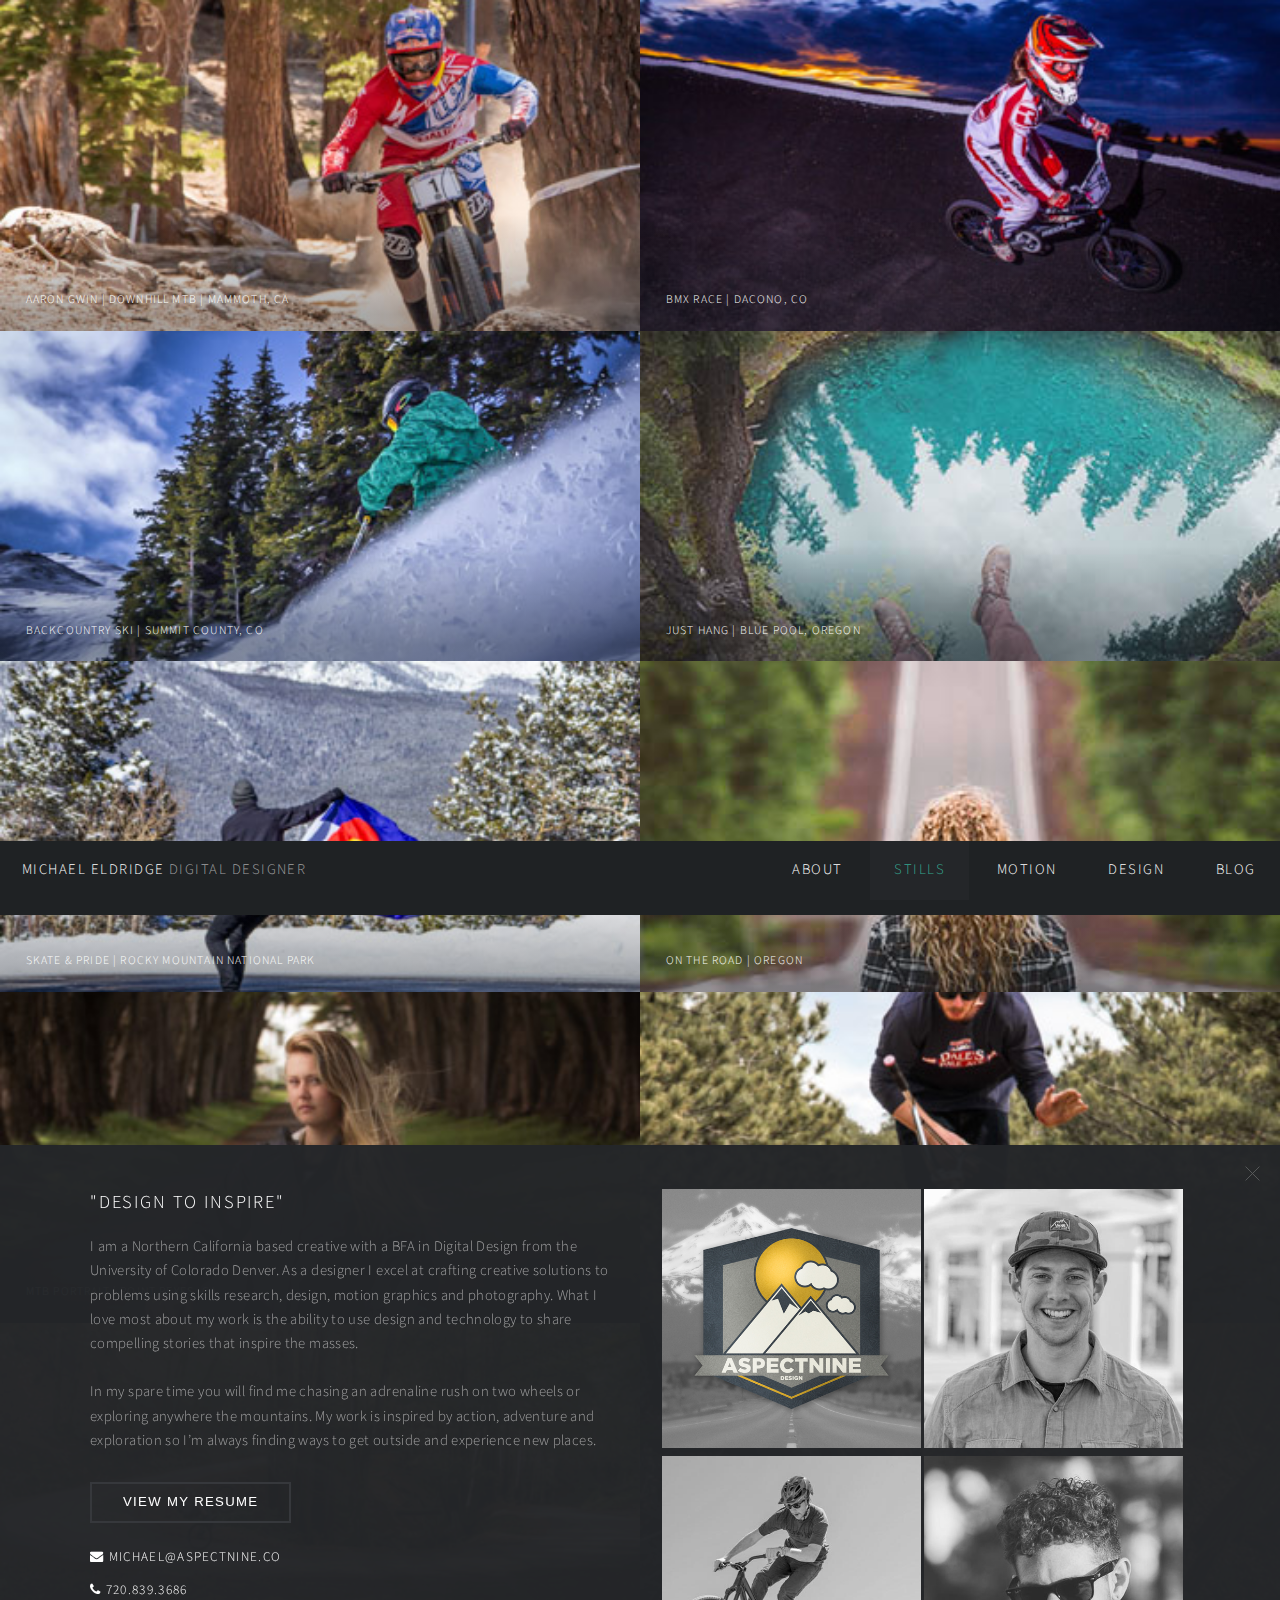
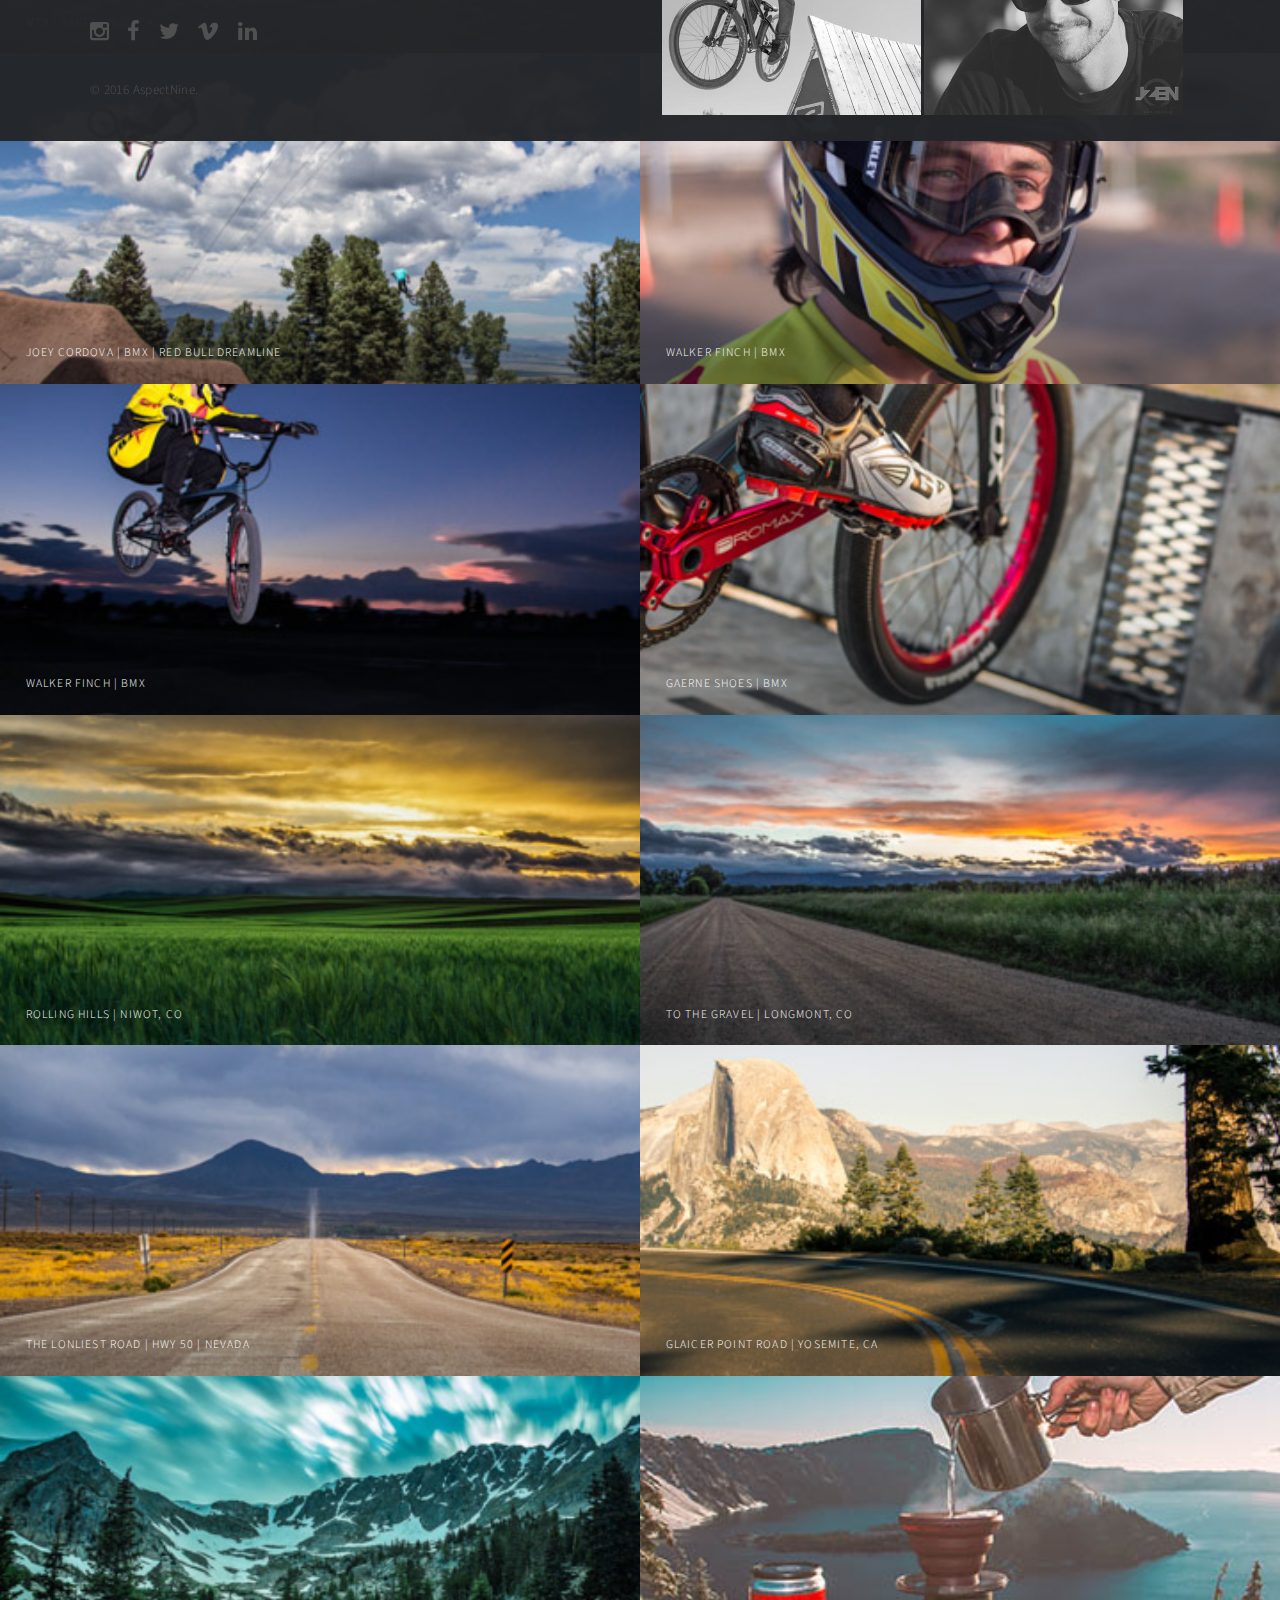
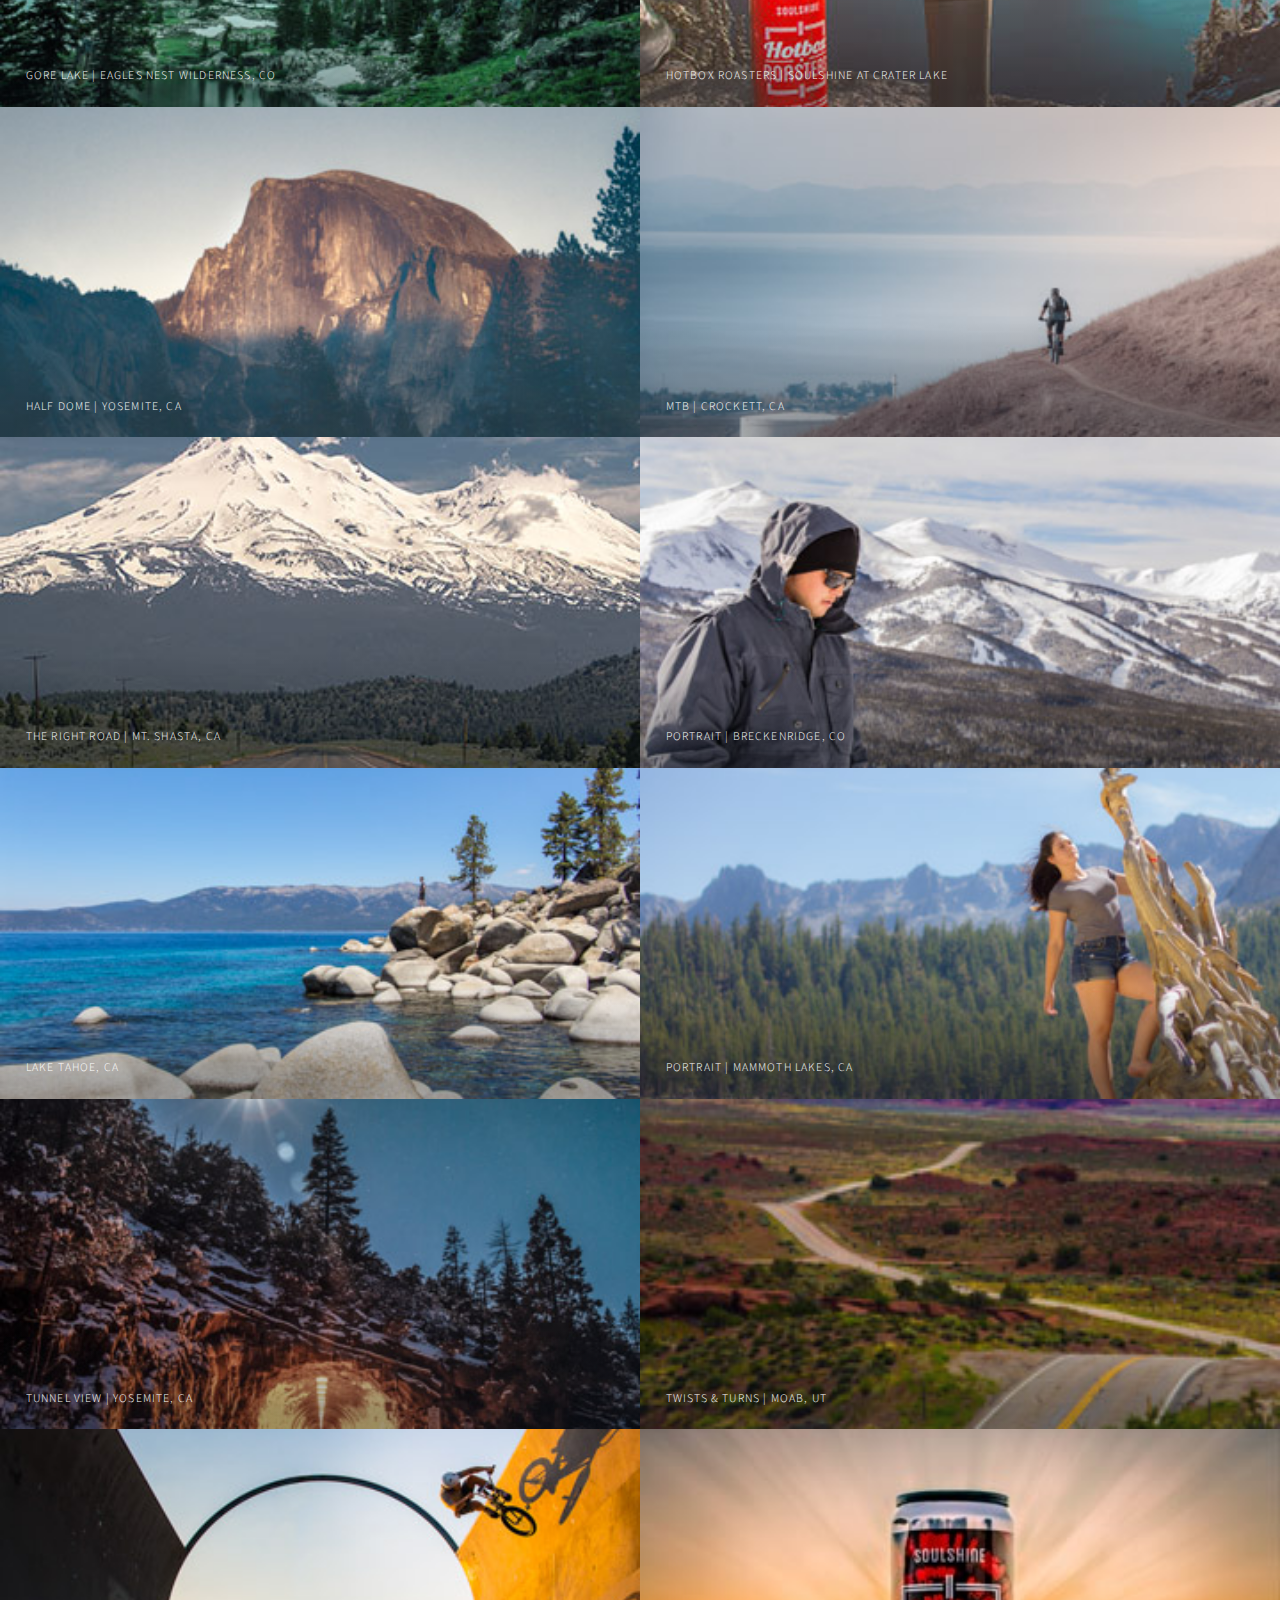
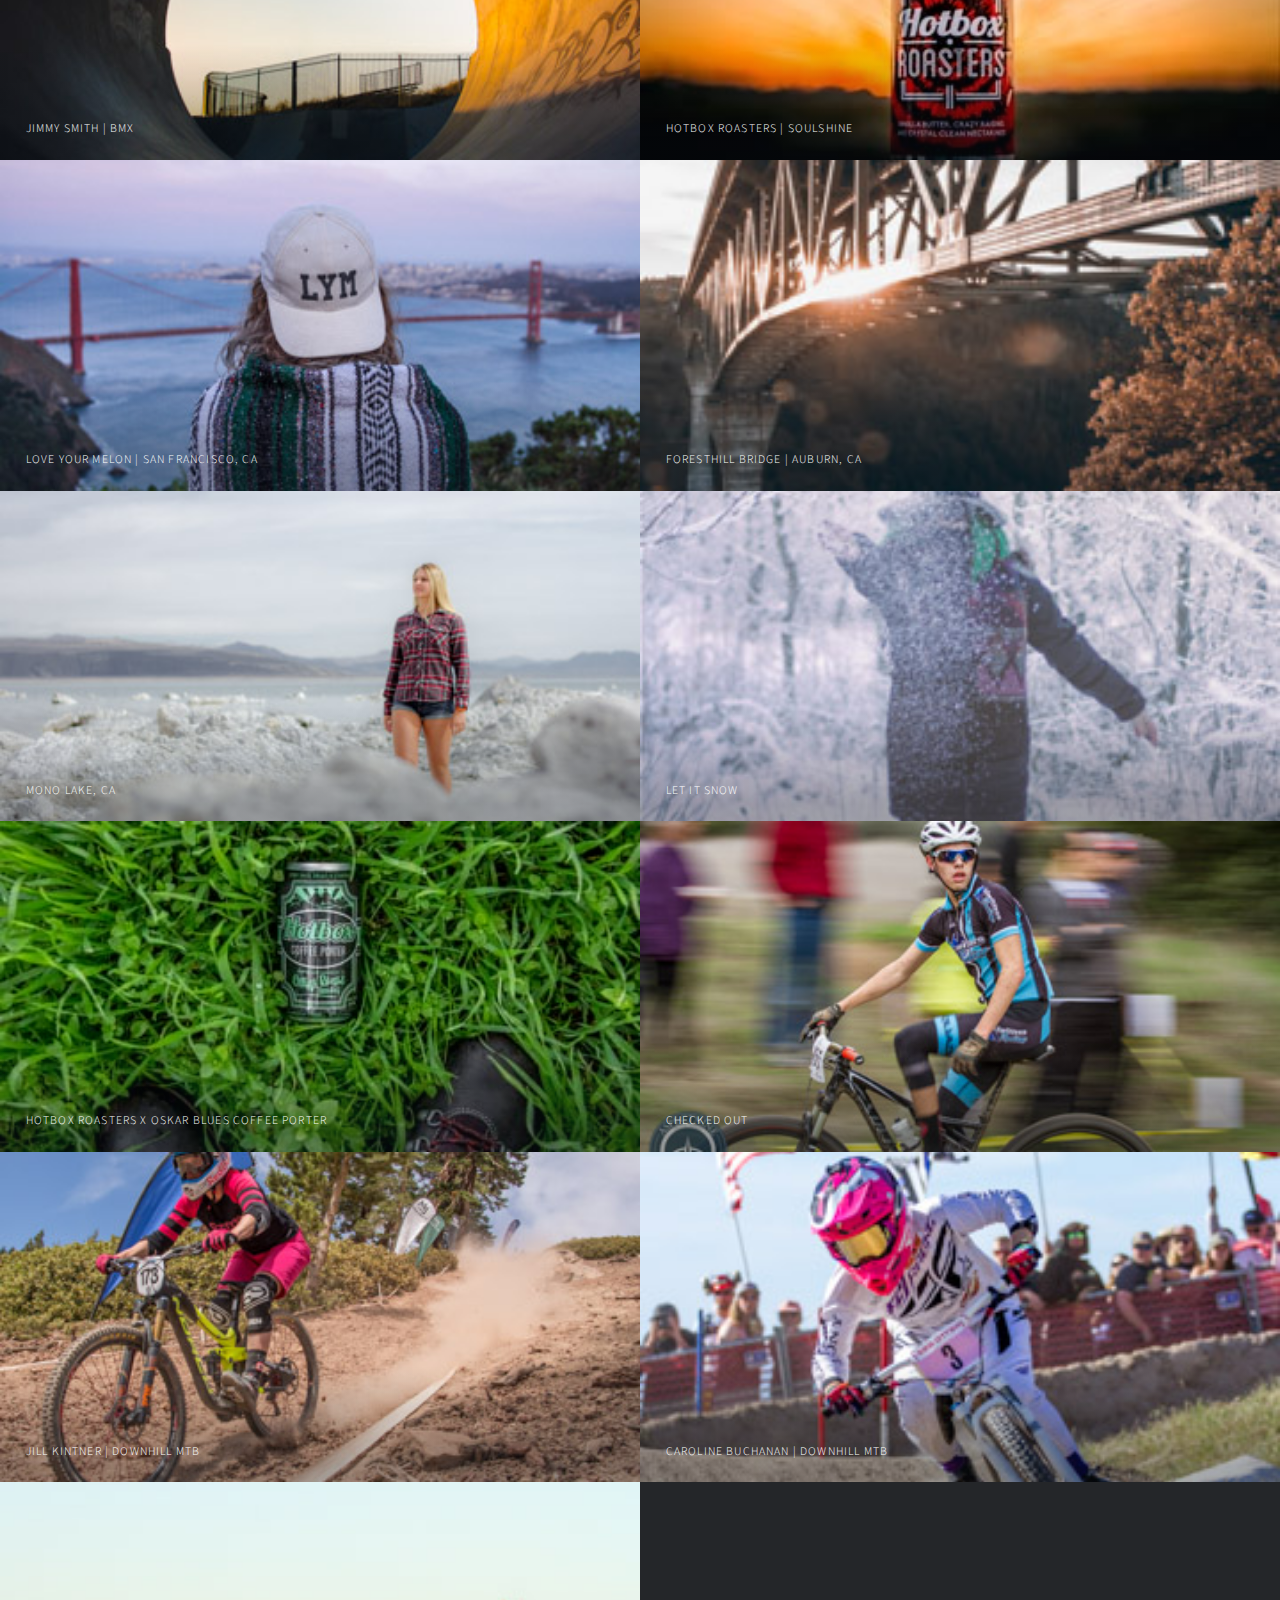
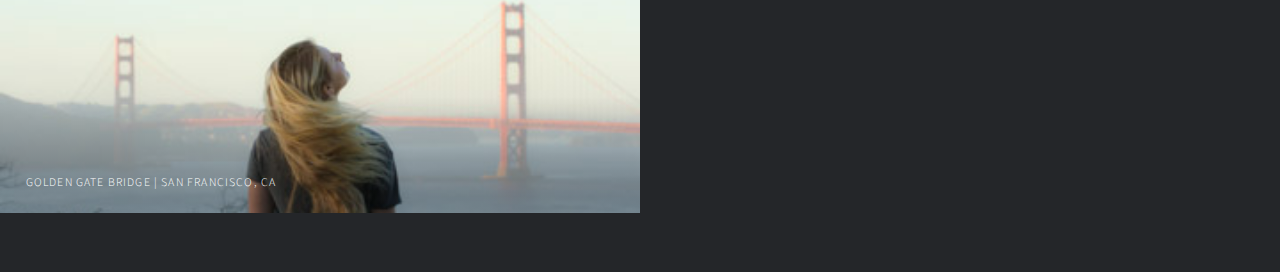
==== index.html @ c2c6d2da "Revert "Revert "Update comment in style.css""" ====
<!DOCTYPE HTML>
<!--
	Michael Eldridge | Digital Design Portfolio
    Thanks for checking out my site and inspecting my element.
    Give me a shout if you are interested in working together.
-->
<html>

<head>
    <title>Michael Eldridge | Digital Design Portfolio</title>
    <meta charset="utf-8" />
    <meta name="viewport" content="width=device-width, initial-scale=1, user-scalable=no" />

    <!--[if lte IE 8]><script src="assets/js/ie/html5shiv.js"></script><![endif]-->
    <link rel="stylesheet" href="assets/css/main.css" />
    <link rel="stylesheet" href="assets/css/styles.css" />
    <!--[if lte IE 9]><link rel="stylesheet" href="assets/css/ie9.css" /><![endif]-->
    <!--[if lte IE 8]><link rel="stylesheet" href="assets/css/ie8.css" /><![endif]-->
    
    <link rel="icon" type="image/png" href="favicon-32x32.png" sizes="32x32" />
    <link rel="icon" type="image/png" href="favicon-16x16.png" sizes="16x16" />
    
</head>

<body>

    <!-- Wrapper -->
    <div id="wrapper">

        <!-- Header -->
        <header class="desktopMenu" id="header"> 
            <h1><a href="index.html"><strong>Michael Eldridge</strong> Digital Designer</a></h1>
            <nav>
                <ul>
                    <li><a href="#footer" id="about">About</a></li>
                    <li><a href="index.html" class="active">Stills</a></li>
                    <li><a href="motion.html">Motion</a></li>
                    <li><a href="design.html">Design</a></li>
                    <li><a href="https://aspectnine.tumblr.com/" target="none">Blog</a></li>
                </ul>
            </nav>
        </header>



        <header class="mobileMenu" id="header">
            <nav class="mobile-menu">
                <label for="show-menu" class="show-menu">
                    <h1><a href="index.html"><strong>Michael Eldridge</strong> Digital Designer</a></h1>
                    <div class="lines"></div>
                </label>
                <input type="checkbox" id="show-menu">
                <ul id="menu">
                    <li><a href="#footer" id="about">About</a></li>
                    <li><a href="index.html" class="active">Stills</a></li>
                    <li><a href="motion.html">Motion</a></li>
                    <li><a href="design.html">Design</a></li>
                    <li><a href="http://www.aspectnine.tumblr.com/" target="none">Blog</a></li>
                </ul>
            </nav>
        </header>


        <!-- Main -->
        <div id="main">
            <article class="thumb">
                <a href="images/stills/fulls/04.jpg" class="image"><img src="images/stills/thumbs/04.jpg" alt="" /></a>
                <h2>Aaron Gwin | Downhill MTB | Mammoth, CA</h2>
            </article>
            <article class="thumb">
                <a href="images/stills/fulls/02.jpg" class="image"><img src="images/stills/thumbs/02.jpg" alt="" /></a>
                <h2>BMX Race | Dacono, CO</h2>
            </article>
            <article class="thumb">
                <a href="images/stills/fulls/03.jpg" class="image"><img src="images/stills/thumbs/03.jpg" alt="" /></a>
                <h2>Backcountry Ski | Summit County, CO</h2>
            </article>
            <article class="thumb">
                <a href="images/stills/fulls/blue_pool_feet.jpg" class="image"><img src="images/stills/thumbs/blue_pool_feet.jpg" alt="" /></a>
                <h2>Just Hang | Blue Pool, Oregon</h2>
            </article>
            <article class="thumb">
                <a href="images/stills/fulls/05.jpg" class="image"><img src="images/stills/thumbs/05.jpg" alt="" /></a>
                <h2>Skate & Pride | Rocky Mountain National Park</h2>
            </article>
            <article class="thumb">
                <a href="images/stills/fulls/abbi_road.jpg" class="image"><img src="images/stills/thumbs/abbi_road.jpg" alt="" /></a>
                <h2>On The Road | Oregon</h2>
            </article>
            <article class="thumb">
                <a href="images/stills/fulls/35.jpg" class="image"><img src="images/stills/thumbs/35.jpg" alt="" /></a>
                <h2>MTB Portrait | Point Reyes, CA</h2>
            </article>
            <article class="thumb">
                <a href="images/stills/fulls/06.jpg" class="image"><img src="images/stills/thumbs/06.jpg" alt="" /></a>
                <h2>BMX | Lyons, CO</h2>
            </article>
            <article class="thumb">
                <a href="images/stills/fulls/07.jpg" class="image"><img src="images/stills/thumbs/07.jpg" alt="" /></a>
                <h2>MTB | Santa Cruz, CA </h2>
            </article>
            <article class="thumb">
                <a href="images/stills/fulls/08.jpg" class="image"><img src="images/stills/thumbs/08.jpg" alt="" /></a>
                <h2>MTB | Santa Cruz, CA</h2>
            </article>
            <article class="thumb">
                <a href="images/stills/fulls/09.jpg" class="image"><img src="images/stills/thumbs/09.jpg" alt="" /></a>
                <h2>Joey Cordova | BMX | Red Bull Dreamline</h2>
            </article>
            <article class="thumb">
                <a href="images/stills/fulls/11.jpg" class="image"><img src="images/stills/thumbs/11.jpg" alt="" /></a>
                <h2>Walker Finch | BMX</h2>
            </article>
            <article class="thumb">
                <a href="images/stills/fulls/12.jpg" class="image"><img src="images/stills/thumbs/12.jpg" alt="" /></a>
                <h2>Walker Finch | BMX</h2>
            </article>
            <article class="thumb">
                <a href="images/stills/fulls/13.jpg" class="image"><img src="images/stills/thumbs/13.jpg" alt="" /></a>
                <h2>Gaerne Shoes | BMX</h2>
            </article>
            <article class="thumb">
                <a href="images/stills/fulls/01.jpg" class="image"><img src="images/stills/thumbs/01.jpg" alt="" /></a>
                <h2>Rolling Hills | Niwot, CO</h2>
            </article>
            <article class="thumb">
                <a href="images/stills/fulls/14.jpg" class="image"><img src="images/stills/thumbs/14.jpg" alt="" /></a>
                <h2>To The Gravel | Longmont, CO</h2>
            </article>
            <article class="thumb">
                <a href="images/stills/fulls/15.jpg" class="image"><img src="images/stills/thumbs/15.jpg" alt="" /></a>
                <h2>The Lonliest Road | HWY 50 | Nevada</h2>
            </article>
            <article class="thumb">
                <a href="images/stills/fulls/16.jpg" class="image"><img src="images/stills/thumbs/16.jpg" alt="" /></a>
                <h2>Glaicer Point Road | Yosemite, CA</h2>
            </article>
            <article class="thumb">
                <a href="images/stills/fulls/17.jpg" class="image"><img src="images/stills/thumbs/17.jpg" alt="" /></a>
                <h2>Gore Lake | Eagles Nest Wilderness, CO</h2>
            </article>
            <article class="thumb">
                <a href="images/stills/fulls/hotbox_soulshine.jpg" class="image"><img src="images/stills/thumbs/hotbox_soulshine.jpg" alt="" /></a>
                <h2>Hotbox Roasters | Soulshine at Crater Lake</h2>
            </article>
            <article class="thumb">
                <a href="images/stills/fulls/18.jpg" class="image"><img src="images/stills/thumbs/18.jpg" alt="" /></a>
                <h2>Half Dome | Yosemite, CA</h2>
            </article>
            <article class="thumb">
                <a href="images/stills/fulls/19.jpg" class="image"><img src="images/stills/thumbs/19.jpg" alt="" /></a>
                <h2>MTB | Crockett, CA</h2>
            </article>
            <article class="thumb">
                <a href="images/stills/fulls/shasta.jpg" class="image"><img src="images/stills/thumbs/shasta.jpg" alt="" /></a>
                <h2>The Right Road | Mt. Shasta, CA</h2>
            </article>
            <article class="thumb">
                <a href="images/stills/fulls/20.jpg" class="image"><img src="images/stills/thumbs/20.jpg" alt="" /></a>
                <h2>Portrait | Breckenridge, CO</h2>
            </article>
            <article class="thumb">
                <a href="images/stills/fulls/21.jpg" class="image"><img src="images/stills/thumbs/21.jpg" alt="" /></a>
                <h2>Lake Tahoe, CA</h2>
            </article>
            <article class="thumb">
                <a href="images/stills/fulls/22.jpg" class="image"><img src="images/stills/thumbs/22.jpg" alt="" /></a>
                <h2>Portrait | Mammoth Lakes, CA</h2>
            </article>
            <article class="thumb">
                <a href="images/stills/fulls/24.jpg" class="image"><img src="images/stills/thumbs/24.jpg" alt="" /></a>
                <h2>Tunnel View | Yosemite, CA</h2>
            </article>
            <article class="thumb">
                <a href="images/stills/fulls/26.jpg" class="image"><img src="images/stills/thumbs/26.jpg" alt="" /></a>
                <h2>Twists & Turns | Moab, UT</h2>
            </article>
            <article class="thumb">
                <a href="images/stills/fulls/27.jpg" class="image"><img src="images/stills/thumbs/27.jpg" alt="" /></a>
                <h2>Jimmy Smith | BMX</h2>
            </article>
            <article class="thumb">
                <a href="images/stills/fulls/soulshine-01.jpg" class="image"><img src="images/stills/thumbs/soulshine-01.jpg" alt="" /></a>
                <h2>Hotbox Roasters | Soulshine</h2>
            </article>
            <article class="thumb">
                <a href="images/stills/fulls/43.jpg" class="image"><img src="images/stills/thumbs/43.jpg" alt="" /></a>
                <h2>Love Your Melon | San Francisco, CA</h2>
            </article>
            <article class="thumb">
                <a href="images/stills/fulls/29.jpg" class="image"><img src="images/stills/thumbs/29.jpg" alt="" /></a>
                <h2>Foresthill Bridge | Auburn, CA</h2>
            </article>
            <!--
            <article class="thumb">
                <a href="images/stills/fulls/30.jpg" class="image"><img src="images/stills/thumbs/30.jpg" alt="" /></a>
                <h2>Jimmy Smith | Yuba River, CA</h2>
            </article>
            <article class="thumb">
                <a href="images/stills/fulls/31.jpg" class="image"><img src="images/stills/thumbs/31.jpg" alt="" /></a>
                <h2>Jimmy & Ann | Yuba River, CA</h2>
            </article>
            -->
            <article class="thumb">
                <a href="images/stills/fulls/32.jpg" class="image"><img src="images/stills/thumbs/32.jpg" alt="" /></a>
                <h2>Mono Lake, CA</h2>
            </article>
            <article class="thumb">
                <a href="images/stills/fulls/33.jpg" class="image"><img src="images/stills/thumbs/33.jpg" alt="" /></a>
                <h2>Let It Snow</h2>
            </article>
            <article class="thumb">
                <a href="images/stills/fulls/hotbox-01.jpg" class="image"><img src="images/stills/thumbs/hotbox-01.jpg" alt="" /></a>
                <h2>Hotbox Roasters x Oskar Blues Coffee Porter</h2>
            </article>
            <article class="thumb">
                <a href="images/stills/fulls/37.jpg" class="image"><img src="images/stills/thumbs/37.jpg" alt="" /></a>
                <h2>Checked Out</h2>
            </article>
            <article class="thumb">
                <a href="images/stills/fulls/38.jpg" class="image"><img src="images/stills/thumbs/38.jpg" alt="" /></a>
                <h2>Jill Kintner | Downhill MTB</h2>
            </article>
            <article class="thumb">
                <a href="images/stills/fulls/39.jpg" class="image"><img src="images/stills/thumbs/39.jpg" alt="" /></a>
                <h2>Caroline Buchanan | Downhill MTB</h2>
            </article>
            <article class="thumb">
                <a href="images/stills/fulls/42.jpg" class="image"><img src="images/stills/thumbs/42.jpg" alt="" /></a>
                <h2>Golden Gate Bridge | San Francisco, CA </h2>
            </article>
        </div>

        <!-- Footer -->
        <footer id="footer" class="panel">
            <div class="inner split">
                <div>
                    <section>
                        <h2>"Design to Inspire"</h2>
                        <p>I am a Northern California based creative with a BFA in Digital Design from the University of Colorado Denver. As a designer I excel at crafting creative solutions to problems using skills research, design, motion graphics and photography. What I love most about my work is the ability to use design and technology to share compelling stories that inspire the masses.
                        <br>
                        <br> In my spare time you will find me chasing an adrenaline rush on two wheels or exploring anywhere the mountains. My work is inspired by action, adventure and exploration so I’m always finding ways to get outside and experience new places.</p> 
                    </section>

                    <section>
                        <button onclick="visitPage();">View My Resume</button>
                    </section>
                    <script>
                        function visitPage() {
                            window.location = 'images/Resume/Michael_Eldridge_Resume_2016.pdf';
                        }
                    </script>

                    <section>
                        <br>
                        <h5><a href="mailto:michael@aspectnine.co" class="icon fa-envelope"> michael@aspectnine.co</a></h5>
                        <h5><a href="callto:720-839-3686" class="icon fa-phone"> 720.839.3686</a></h5>
                    </section>
                    <section>
                        <ul class="icons">
                            <li><a href="http://www.instagram.com/aspect9design" class="icon fa-instagram" target="_blank"><span class="label">Instagram</span></a></li>
                            <li><a href="https://www.facebook.com/aspectninedesign/" class="icon fa-facebook" target="_blank"><span class="label">Facebook</span></a></li>
                            <li><a href="http://www.twitter.com/bmxermike" class="icon fa-twitter" target="_blank"><span class="label">Twitter</span></a></li>
                            <li><a href="http://www.vimeo.com/user1849347" class="icon fa-vimeo" target="_blank"><span class="label">Vimeo</span></a></li>
                            <li><a href="https://www.linkedin.com/in/michael-eldridge-31b7459b" class="icon fa-linkedin" target="_blank"><span class="label">LinkedIn</span></a></li>
                        </ul>
                    </section>
                    <p class="copyright">
                        &copy; 2016 AspectNine.
                    </p>
                </div>
                <div>
                    <section>
                        <div class="aboutImgContainer">
                            <img src="images/about/profile-LOGO.jpg">
                            <img src="images/about/profile-04.jpg">
                            <img src="images/about/profile-01.jpg">
                            <img src="images/about/profile-02.jpg">
                        </div>
                    </section>
                </div>
            </div>
        </footer>

    </div>

    <!-- Scripts -->
    <script src="assets/js/jquery.min.js"></script>
    <script src="assets/js/jquery.poptrox.min.js"></script>
    <script src="assets/js/skel.min.js"></script>
    <script src="assets/js/util.js"></script>
    <!--[if lte IE 8]><script src="assets/js/ie/respond.min.js"></script><![endif]-->
    <script src="assets/js/main.js"></script>
  
  <!--Google Analytics-->  
  <script>
  (function(i,s,o,g,r,a,m){i['GoogleAnalyticsObject']=r;i[r]=i[r]||function(){
  (i[r].q=i[r].q||[]).push(arguments)},i[r].l=1*new Date();a=s.createElement(o),
  m=s.getElementsByTagName(o)[0];a.async=1;a.src=g;m.parentNode.insertBefore(a,m)
  })(window,document,'script','https://www.google-analytics.com/analytics.js','ga');

  ga('create', 'UA-54789432-1', 'auto');
  ga('send', 'pageview');
  </script>

</body>

</html>
---- assets/css/main.css ----
@import url(font-awesome.min.css);
@import url("http://fonts.googleapis.com/css?family=Source+Sans+Pro:300,300italic,400,400italic");


/* Reset */

	html, body, div, span, applet, object, iframe, h1, h2, h3, h4, h5, h6, p, blockquote, pre, a, abbr, acronym, address, big, cite, code, del, dfn, em, img, ins, kbd, q, s, samp, small, strike, strong, sub, sup, tt, var, b, u, i, center, dl, dt, dd, ol, ul, li, fieldset, form, label, legend, table, caption, tbody, tfoot, thead, tr, th, td, article, aside, canvas, details, embed, figure, figcaption, footer, header, hgroup, menu, nav, output, ruby, section, summary, time, mark, audio, video {
		margin: 0;
		padding: 0;
		border: 0;
		font-size: 100%;
		font: inherit;
		vertical-align: baseline;
	}

	article, aside, details, figcaption, figure, footer, header, hgroup, menu, nav, section {
		display: block;
	}

	body {
		line-height: 1;
	}

	ol, ul {
		list-style: none;
	}

	blockquote, q {
		quotes: none;
	}

	blockquote:before, blockquote:after, q:before, q:after {
		content: '';
		content: none;
	}

	table {
		border-collapse: collapse;
		border-spacing: 0;
	}

	body {
		-webkit-text-size-adjust: none;
	}

/* Box Model */

	*, *:before, *:after {
		-moz-box-sizing: border-box;
		-webkit-box-sizing: border-box;
		box-sizing: border-box;
	}

	@-moz-keyframes spinner {
		0% {
			-moz-transform: rotate(0deg);
			-webkit-transform: rotate(0deg);
			-ms-transform: rotate(0deg);
			transform: rotate(0deg);
		}

		100% {
			-moz-transform: rotate(359deg);
			-webkit-transform: rotate(359deg);
			-ms-transform: rotate(359deg);
			transform: rotate(359deg);
		}
	}

	@-webkit-keyframes spinner {
		0% {
			-moz-transform: rotate(0deg);
			-webkit-transform: rotate(0deg);
			-ms-transform: rotate(0deg);
			transform: rotate(0deg);
		}

		100% {
			-moz-transform: rotate(359deg);
			-webkit-transform: rotate(359deg);
			-ms-transform: rotate(359deg);
			transform: rotate(359deg);
		}
	}

	@-ms-keyframes spinner {
		0% {
			-moz-transform: rotate(0deg);
			-webkit-transform: rotate(0deg);
			-ms-transform: rotate(0deg);
			transform: rotate(0deg);
		}

		100% {
			-moz-transform: rotate(359deg);
			-webkit-transform: rotate(359deg);
			-ms-transform: rotate(359deg);
			transform: rotate(359deg);
		}
	}

	@keyframes spinner {
		0% {
			-moz-transform: rotate(0deg);
			-webkit-transform: rotate(0deg);
			-ms-transform: rotate(0deg);
			transform: rotate(0deg);
		}

		100% {
			-moz-transform: rotate(359deg);
			-webkit-transform: rotate(359deg);
			-ms-transform: rotate(359deg);
			transform: rotate(359deg);
		}
	}

/* Basic */

	@-ms-viewport {
		width: device-width;
	}

	body {
		-ms-overflow-style: scrollbar;
	}

	@media screen and (max-width: 480px) {

		html, body {
			min-width: 320px;
		}

	}

	body {
		background: #242629;
	}

		body.loading *, body.loading *:before, body.loading *:after {
			-moz-animation: none !important;
			-webkit-animation: none !important;
			-ms-animation: none !important;
			animation: none !important;
			-moz-transition: none !important;
			-webkit-transition: none !important;
			-ms-transition: none !important;
			transition: none !important;
		}

		body.resizing *, body.resizing *:before, body.resizing *:after {
			-moz-animation: none !important;
			-webkit-animation: none !important;
			-ms-animation: none !important;
			animation: none !important;
			-moz-transition: none !important;
			-webkit-transition: none !important;
			-ms-transition: none !important;
			transition: none !important;
		}

/* Type */

	body, input, select, textarea {
		color: #a0a0a1;
		font-family: "Source Sans Pro", Helvetica, sans-serif;
		font-size: 15pt;
		font-weight: 300;
		letter-spacing: 0.025em;
		line-height: 1.65;
	}

		@media screen and (max-width: 1680px) {

			body, input, select, textarea {
				font-size: 11pt;
			}

		}

	a {
		-moz-transition: color 0.2s ease-in-out, border-bottom-color 0.2s ease-in-out;
		-webkit-transition: color 0.2s ease-in-out, border-bottom-color 0.2s ease-in-out;
		-ms-transition: color 0.2s ease-in-out, border-bottom-color 0.2s ease-in-out;
		transition: color 0.2s ease-in-out, border-bottom-color 0.2s ease-in-out;
		border-bottom: dotted 1px;
		color: #34a58e;
		text-decoration: none;
	}

		a:hover {
			border-bottom-color: transparent;
			color: #34a58e !important;
		}

	strong, b {
		color: #ffffff;
		font-weight: 300;
	}

	em, i {
		font-style: italic;
	}

	p {
		margin: 0 0 2em 0;
	}

	h1, h2, h3, h4, h5, h6 {
		color: #ffffff;
		font-weight: 300;
		letter-spacing: 0.1em;
		line-height: 1.5;
		margin: 0 0 1em 0;
		text-transform: uppercase;
	}

		h1 a, h2 a, h3 a, h4 a, h5 a, h6 a {
			color: inherit;
			text-decoration: none;
		}

	h1 {
		font-size: 2em;
	}

	h2 {
		font-size: 1.25em;
	}

	h3 {
		font-size: 1.1em;
	}

	h4 {
		font-size: 1em;
	}

	h5 {
		font-size: 0.9em;
	}

	h6 {
		font-size: 0.7em;
	}

	@media screen and (max-width: 736px) {

		h2 {
			font-size: 1em;
		}

		h3 {
			font-size: 0.9em;
		}

		h4 {
			font-size: 0.8em;
		}

		h5 {
			font-size: 0.7em;
		}

		h6 {
			font-size: 0.7em;
		}

	}

	sub {
		font-size: 0.8em;
		position: relative;
		top: 0.5em;
	}

	sup {
		font-size: 0.8em;
		position: relative;
		top: -0.5em;
	}

	blockquote {
		border-left: 4px #36383c;
		font-style: italic;
		margin: 0 0 2em 0;
		padding: 0.5em 0 0.5em 2em;
	}

	code {
		background: #34363b;
		border: solid 1px #36383c;
		font-family: "Courier New", monospace;
		font-size: 0.9em;
		margin: 0 0.25em;
		padding: 0.25em 0.65em;
	}

	pre {
		-webkit-overflow-scrolling: touch;
		font-family: "Courier New", monospace;
		font-size: 0.9em;
		margin: 0 0 2em 0;
	}

		pre code {
			display: block;
			line-height: 1.75;
			padding: 1em 1.5em;
			overflow-x: auto;
		}

	hr {
		border: 0;
		border-bottom: solid 1px #36383c;
		margin: 2em 0;
	}

		hr.major {
			margin: 3em 0;
		}

	.align-left {
		text-align: left;
	}

	.align-center {
		text-align: center;
	}

	.align-right {
		text-align: right;
	}

/* Button */

	input[type="submit"],
	input[type="reset"],
	input[type="button"],
	button,
	.button {
		-moz-appearance: none;
		-webkit-appearance: none;
		-ms-appearance: none;
		appearance: none;
		-moz-transition: background-color 0.2s ease-in-out, box-shadow 0.2s ease-in-out, color 0.2s ease-in-out;
		-webkit-transition: background-color 0.2s ease-in-out, box-shadow 0.2s ease-in-out, color 0.2s ease-in-out;
		-ms-transition: background-color 0.2s ease-in-out, box-shadow 0.2s ease-in-out, color 0.2s ease-in-out;
		transition: background-color 0.2s ease-in-out, box-shadow 0.2s ease-in-out, color 0.2s ease-in-out;
		background-color: transparent;
		border: 0;
		border-radius: 0;
		box-shadow: inset 0 0 0 2px #36383c;
		color: #ffffff !important;
		cursor: pointer;
		display: inline-block;
		font-size: 0.9em;
		font-weight: 300;
		height: 3.05556em;
		letter-spacing: 0.1em;
		line-height: 3.05556em;
		padding: 0 2.5em;
		text-align: center;
		text-decoration: none;
		text-transform: uppercase;
		white-space: nowrap;
	}

		input[type="submit"]:hover,
		input[type="reset"]:hover,
		input[type="button"]:hover,
		button:hover,
		.button:hover {
			box-shadow: inset 0 0 0 2px #34a58e;
			color: #34a58e !important;
		}

			input[type="submit"]:hover:active,
			input[type="reset"]:hover:active,
			input[type="button"]:hover:active,
			button:hover:active,
			.button:hover:active {
				background-color: rgba(52, 165, 142, 0.15);
				color: #34a58e !important;
			}

		input[type="submit"].icon,
		input[type="reset"].icon,
		input[type="button"].icon,
		button.icon,
		.button.icon {
			padding-left: 1.35em;
		}

			input[type="submit"].icon:before,
			input[type="reset"].icon:before,
			input[type="button"].icon:before,
			button.icon:before,
			.button.icon:before {
				margin-right: 0.5em;
			}

		input[type="submit"].fit,
		input[type="reset"].fit,
		input[type="button"].fit,
		button.fit,
		.button.fit {
			display: block;
			margin: 0 0 1em 0;
			width: 100%;
		}

		input[type="submit"].small,
		input[type="reset"].small,
		input[type="button"].small,
		button.small,
		.button.small {
			font-size: 0.8em;
		}

		input[type="submit"].big,
		input[type="reset"].big,
		input[type="button"].big,
		button.big,
		.button.big {
			font-size: 1.35em;
		}

		input[type="submit"].special,
		input[type="reset"].special,
		input[type="button"].special,
		button.special,
		.button.special {
			background-color: #34a58e;
			box-shadow: none;
		}

			input[type="submit"].special:hover,
			input[type="reset"].special:hover,
			input[type="button"].special:hover,
			button.special:hover,
			.button.special:hover {
				background-color: #47c5ab;
				color: #ffffff !important;
			}

				input[type="submit"].special:hover:active,
				input[type="reset"].special:hover:active,
				input[type="button"].special:hover:active,
				button.special:hover:active,
				.button.special:hover:active {
					background-color: #287e6d;
				}

		input[type="submit"].disabled, input[type="submit"]:disabled,
		input[type="reset"].disabled,
		input[type="reset"]:disabled,
		input[type="button"].disabled,
		input[type="button"]:disabled,
		button.disabled,
		button:disabled,
		.button.disabled,
		.button:disabled {
			-moz-pointer-events: none;
			-webkit-pointer-events: none;
			-ms-pointer-events: none;
			pointer-events: none;
			opacity: 0.35;
		}

/* Form */

	form {
		margin: 0 0 2em 0;
	}

		form .field {
			margin: 0 0 1.3em 0;
		}

			form .field.half {
				float: left;
				padding: 0 0 0 0.65em;
				width: 50%;
			}

				form .field.half.first {
					padding: 0 0.65em 0 0;
				}

		form > .actions {
			margin: 1.5em 0 0 0 !important;
		}

		@media screen and (max-width: 736px) {

			form .field.half {
				float: none;
				padding: 0;
				width: 100%;
			}

				form .field.half.first {
					padding: 0;
				}

		}

	label {
		color: #ffffff;
		display: block;
		font-size: 0.9em;
		font-weight: 300;
		margin: 0 0 1em 0;
	}

	input[type="text"],
	input[type="password"],
	input[type="email"],
	input[type="tel"],
	select,
	textarea {
		-moz-appearance: none;
		-webkit-appearance: none;
		-ms-appearance: none;
		appearance: none;
		background: #34363b;
		border: 0;
		border-radius: 0;
		color: #a0a0a1;
		display: block;
		outline: 0;
		padding: 0 1em;
		text-decoration: none;
		width: 100%;
	}

		input[type="text"]:invalid,
		input[type="password"]:invalid,
		input[type="email"]:invalid,
		input[type="tel"]:invalid,
		select:invalid,
		textarea:invalid {
			box-shadow: none;
		}

		input[type="text"]:focus,
		input[type="password"]:focus,
		input[type="email"]:focus,
		input[type="tel"]:focus,
		select:focus,
		textarea:focus {
			box-shadow: inset 0 0 0 2px #34a58e;
		}

	.select-wrapper {
		text-decoration: none;
		display: block;
		position: relative;
	}

		.select-wrapper:before {
			-moz-osx-font-smoothing: grayscale;
			-webkit-font-smoothing: antialiased;
			font-family: FontAwesome;
			font-style: normal;
			font-weight: normal;
			text-transform: none !important;
		}

		.select-wrapper:before {
			color: #36383c;
			content: '\f078';
			display: block;
			height: 2.75em;
			line-height: 2.75em;
			pointer-events: none;
			position: absolute;
			right: 0;
			text-align: center;
			top: 0;
			width: 2.75em;
		}

		.select-wrapper select::-ms-expand {
			display: none;
		}

	input[type="text"],
	input[type="password"],
	input[type="email"],
	select {
		height: 2.75em;
	}

	textarea {
		padding: 0.75em 1em;
	}

	input[type="checkbox"],
	input[type="radio"] {
		-moz-appearance: none;
		-webkit-appearance: none;
		-ms-appearance: none;
		appearance: none;
		display: block;
		float: left;
		margin-right: -2em;
		opacity: 0;
		width: 1em;
		z-index: -1;
	}

		input[type="checkbox"] + label,
		input[type="radio"] + label {
			text-decoration: none;
			color: #a0a0a1;
			cursor: pointer;
			display: inline-block;
			font-size: 1em;
			font-weight: 300;
			padding-left: 2.4em;
			padding-right: 0.75em;
			position: relative;
		}

			input[type="checkbox"] + label:before,
			input[type="radio"] + label:before {
				-moz-osx-font-smoothing: grayscale;
				-webkit-font-smoothing: antialiased;
				font-family: FontAwesome;
				font-style: normal;
				font-weight: normal;
				text-transform: none !important;
			}

			input[type="checkbox"] + label:before,
			input[type="radio"] + label:before {
				background: #34363b;
				content: '';
				display: inline-block;
				height: 1.65em;
				left: 0;
				line-height: 1.58125em;
				position: absolute;
				text-align: center;
				top: 0;
				width: 1.65em;
			}

		input[type="checkbox"]:checked + label:before,
		input[type="radio"]:checked + label:before {
			background: #34a58e;
			border-color: #34a58e;
			color: #ffffff;
			content: '\f00c';
		}

		input[type="checkbox"]:focus + label:before,
		input[type="radio"]:focus + label:before {
			box-shadow: 0 0 0 2px #34a58e;
		}

	input[type="radio"] + label:before {
		border-radius: 100%;
	}

	::-webkit-input-placeholder {
		color: #707071 !important;
		opacity: 1.0;
	}

	:-moz-placeholder {
		color: #707071 !important;
		opacity: 1.0;
	}

	::-moz-placeholder {
		color: #707071 !important;
		opacity: 1.0;
	}

	:-ms-input-placeholder {
		color: #707071 !important;
		opacity: 1.0;
	}

	.formerize-placeholder {
		color: #707071 !important;
		opacity: 1.0;
	}

/* Icon */

	.icon {
		text-decoration: none;
		border-bottom: none;
		position: relative;
	}

		.icon:before {
			-moz-osx-font-smoothing: grayscale;
			-webkit-font-smoothing: antialiased;
			font-family: FontAwesome;
			font-style: normal;
			font-weight: normal;
			text-transform: none !important;
		}

		.icon > .label {
			display: none;
		}

/* List */

	ol {
		list-style: decimal;
		margin: 0 0 2em 0;
		padding-left: 1.25em;
	}

		ol li {
			padding-left: 0.25em;
		}

	ul {
		list-style: disc;
		margin: 0 0 2em 0;
		padding-left: 1em;
	}

		ul li {
			padding-left: 0.5em;
		}

		ul.alt {
			list-style: none;
			padding-left: 0;
		}

			ul.alt li {
				border-top: solid 1px #36383c;
				padding: 0.5em 0;
			}

				ul.alt li:first-child {
					border-top: 0;
					padding-top: 0;
				}

		ul.icons {
			cursor: default;
			list-style: none;
			padding-left: 0;
		}

			ul.icons li {
				display: inline-block;
				padding: 0 1em 0 0;
			}

				ul.icons li:last-child {
					padding-right: 0;
				}

				ul.icons li .icon {
					color: #505051;
				}

					ul.icons li .icon:before {
						font-size: 1.5em;
					}

		ul.actions {
			cursor: default;
			list-style: none;
			padding-left: 0;
		}

			ul.actions li {
				display: inline-block;
				padding: 0 1em 0 0;
				vertical-align: middle;
			}

				ul.actions li:last-child {
					padding-right: 0;
				}

			ul.actions.small li {
				padding: 0 0.5em 0 0;
			}

			ul.actions.vertical li {
				display: block;
				padding: 1em 0 0 0;
			}

				ul.actions.vertical li:first-child {
					padding-top: 0;
				}

				ul.actions.vertical li > * {
					margin-bottom: 0;
				}

			ul.actions.vertical.small li {
				padding: 0.5em 0 0 0;
			}

				ul.actions.vertical.small li:first-child {
					padding-top: 0;
				}

			ul.actions.fit {
				display: table;
				margin-left: -1em;
				padding: 0;
				table-layout: fixed;
				width: calc(100% + 1em);
			}

				ul.actions.fit li {
					display: table-cell;
					padding: 0 0 0 1em;
				}

					ul.actions.fit li > * {
						margin-bottom: 0;
					}

				ul.actions.fit.small {
					margin-left: -0.5em;
					width: calc(100% + 0.5em);
				}

					ul.actions.fit.small li {
						padding: 0 0 0 0.5em;
					}

			@media screen and (max-width: 480px) {

				ul.actions {
					margin: 0 0 2em 0;
				}

					ul.actions li {
						padding: 1em 0 0 0;
						display: block;
						text-align: center;
						width: 100%;
					}

						ul.actions li:first-child {
							padding-top: 0;
						}

						ul.actions li > * {
							width: 100%;
							margin: 0 !important;
						}

							ul.actions li > *.icon:before {
								margin-left: -2em;
							}

					ul.actions.small li {
						padding: 0.5em 0 0 0;
					}

						ul.actions.small li:first-child {
							padding-top: 0;
						}

			}

	dl {
		margin: 0 0 2em 0;
	}

		dl dt {
			display: block;
			font-weight: 300;
			margin: 0 0 1em 0;
		}

		dl dd {
			margin-left: 2em;
		}

/* Table */

	.table-wrapper {
		-webkit-overflow-scrolling: touch;
		overflow-x: auto;
	}

	table {
		margin: 0 0 2em 0;
		width: 100%;
	}

		table tbody tr {
			border: solid 1px #36383c;
			border-left: 0;
			border-right: 0;
		}

			table tbody tr:nth-child(2n + 1) {
				background-color: #34363b;
			}

		table td {
			padding: 0.75em 0.75em;
		}

		table th {
			color: #ffffff;
			font-size: 0.9em;
			font-weight: 300;
			padding: 0 0.75em 0.75em 0.75em;
			text-align: left;
		}

		table thead {
			border-bottom: solid 2px #36383c;
		}

		table tfoot {
			border-top: solid 2px #36383c;
		}

		table.alt {
			border-collapse: separate;
		}

			table.alt tbody tr td {
				border: solid 1px #36383c;
				border-left-width: 0;
				border-top-width: 0;
			}

				table.alt tbody tr td:first-child {
					border-left-width: 1px;
				}

			table.alt tbody tr:first-child td {
				border-top-width: 1px;
			}

			table.alt thead {
				border-bottom: 0;
			}

			table.alt tfoot {
				border-top: 0;
			}

/* Panel */

	.panel {
		padding: 4em 4em 2em 4em ;
		-moz-transform: translateY(100vh);
		-webkit-transform: translateY(100vh);
		-ms-transform: translateY(100vh);
		transform: translateY(100vh);
		-moz-transition: -moz-transform 0.5s ease;
		-webkit-transition: -webkit-transform 0.5s ease;
		-ms-transition: -ms-transform 0.5s ease;
		transition: transform 0.5s ease;
		-webkit-overflow-scrolling: touch;
		background: rgba(36, 38, 41, 0.975);
		bottom: 4em;
		left: 0;
		max-height: calc(80vh - 4em);
		overflow-y: auto;
		position: fixed;
		width: 100%;
		z-index: 10001;
	}

		.panel.active {
			-moz-transform: translateY(1px);
			-webkit-transform: translateY(1px);
			-ms-transform: translateY(1px);
			transform: translateY(1px);
		}

		.panel > .inner {
			margin: 0 auto;
			max-width: 100%;
			width: 75em;
		}

			.panel > .inner.split {
				display: -moz-flex;
				display: -webkit-flex;
				display: -ms-flex;
				display: flex;
			}

				.panel > .inner.split > div {
					margin-left: 4em;
					width: 50%;
				}

				.panel > .inner.split > :first-child {
					margin-left: 0;
				}

		.panel > .closer {
			-moz-transition: opacity 0.2s ease-in-out;
			-webkit-transition: opacity 0.2s ease-in-out;
			-ms-transition: opacity 0.2s ease-in-out;
			transition: opacity 0.2s ease-in-out;
			background-image: url("images/close.svg");
			background-position: center;
			background-repeat: no-repeat;
			background-size: 3em;
			cursor: pointer;
			height: 5em;
			opacity: 0.25;
			position: absolute;
			right: 0;
			top: 0;
			width: 5em;
			z-index: 2;
		}

			.panel > .closer:hover {
				opacity: 1.0;
			}

		@media screen and (max-width: 1280px) {

			.panel {
				padding: 3em 3em 1em 3em ;
			}

				.panel > .inner.split > div {
					margin-left: 3em;
				}

				.panel > .closer {
					background-size: 2.5em;
					background-position: 75% 25%;
				}

		}

		@media screen and (max-width: 980px) {

			.panel > .inner.split {
				-moz-flex-direction: column;
				-webkit-flex-direction: column;
				-ms-flex-direction: column;
				flex-direction: column;
			}

				.panel > .inner.split > div {
					margin-left: 0;
					width: 100%;
				}

		}

		@media screen and (max-width: 736px) {

			.panel {
				-moz-transform: translateY(-100vh);
				-webkit-transform: translateY(-100vh);
				-ms-transform: translateY(-100vh);
				transform: translateY(-100vh);
				padding: 4em 2em 2em 2em ;
				bottom: auto;
				top: calc(4em - 1px);
			}

				.panel.active {
					-moz-transform: translateY(0);
					-webkit-transform: translateY(0);
					-ms-transform: translateY(0);
					transform: translateY(0);
				}

		}

/* Poptrox Popup */

	.poptrox-overlay {
		-webkit-tap-highlight-color: rgba(255, 255, 255, 0);
	}

	.poptrox-popup {
		background: rgba(31, 34, 36, 0.925);
		box-shadow: 0 1em 3em 0.5em rgba(0, 0, 0, 0.25);
		cursor: default;
	}

		.poptrox-popup:before {
			-moz-transition: opacity 0.2s ease-in-out;
			-webkit-transition: opacity 0.2s ease-in-out;
			-ms-transition: opacity 0.2s ease-in-out;
			transition: opacity 0.2s ease-in-out;
			background-image: -moz-linear-gradient(to left, rgba(31,34,36,0.35), rgba(31,34,36,0) 10em, rgba(31,34,36,0)), -moz-linear-gradient(to right, rgba(31,34,36,0.35), rgba(31,34,36,0) 10em, rgba(31,34,36,0));
			background-image: -webkit-linear-gradient(to left, rgba(31,34,36,0.35), rgba(31,34,36,0) 10em, rgba(31,34,36,0)), -webkit-linear-gradient(to right, rgba(31,34,36,0.35), rgba(31,34,36,0) 10em, rgba(31,34,36,0));
			background-image: -ms-linear-gradient(to left, rgba(31,34,36,0.35), rgba(31,34,36,0) 10em, rgba(31,34,36,0)), -ms-linear-gradient(to right, rgba(31,34,36,0.35), rgba(31,34,36,0) 10em, rgba(31,34,36,0));
			background-image: linear-gradient(to left, rgba(31,34,36,0.35), rgba(31,34,36,0) 10em, rgba(31,34,36,0)), linear-gradient(to right, rgba(31,34,36,0.35), rgba(31,34,36,0) 10em, rgba(31,34,36,0));
			content: '';
			display: block;
			height: 100%;
			left: 0;
			position: absolute;
			top: 0;
			width: 100%;
			z-index: 1;
			opacity: 1;
		}

		.poptrox-popup .closer {
			-moz-transition: opacity 0.2s ease-in-out;
			-webkit-transition: opacity 0.2s ease-in-out;
			-ms-transition: opacity 0.2s ease-in-out;
			transition: opacity 0.2s ease-in-out;
			background-image: url("images/close.svg");
			background-position: center;
			background-repeat: no-repeat;
			background-size: 3em;
			height: 5em;
			opacity: 0;
			position: absolute;
			right: 0;
			top: 0;
			width: 5em;
			z-index: 2;
		}

		.poptrox-popup .nav-previous,
		.poptrox-popup .nav-next {
			-moz-transition: opacity 0.2s ease-in-out;
			-webkit-transition: opacity 0.2s ease-in-out;
			-ms-transition: opacity 0.2s ease-in-out;
			transition: opacity 0.2s ease-in-out;
			background-image: url("images/arrow.svg");
			background-position: center;
			background-repeat: no-repeat;
			background-size: 5em;
			cursor: pointer;
			height: 8em;
			margin-top: -4em;
			opacity: 0;
			position: absolute;
			top: 50%;
			width: 6em;
			z-index: 2;
		}

		.poptrox-popup .nav-previous {
			-moz-transform: scaleX(-1);
			-webkit-transform: scaleX(-1);
			-ms-transform: scaleX(-1);
			transform: scaleX(-1);
			left: 0;
		}

		.poptrox-popup .nav-next {
			right: 0;
		}

		.poptrox-popup .caption {
			padding: 2em 2em 0.1em 2em ;
			background-image: -moz-linear-gradient(to top, rgba(16,16,16,0.45) 25%, rgba(16,16,16,0) 100%);
			background-image: -webkit-linear-gradient(to top, rgba(16,16,16,0.45) 25%, rgba(16,16,16,0) 100%);
			background-image: -ms-linear-gradient(to top, rgba(16,16,16,0.45) 25%, rgba(16,16,16,0) 100%);
			background-image: linear-gradient(to top, rgba(16,16,16,0.45) 25%, rgba(16,16,16,0) 100%);
			bottom: 0;
			cursor: default;
			left: 0;
			position: absolute;
			text-align: left;
			width: 100%;
			z-index: 2;
		}

			.poptrox-popup .caption h2, .poptrox-popup .caption h3, .poptrox-popup .caption h4, .poptrox-popup .caption h5, .poptrox-popup .caption h6 {
				margin: 0 0 0.5em 0;
			}

			.poptrox-popup .caption p {
				color: #ffffff;
			}

		.poptrox-popup .loader {
			-moz-animation: spinner 1s infinite linear !important;
			-webkit-animation: spinner 1s infinite linear !important;
			-ms-animation: spinner 1s infinite linear !important;
			animation: spinner 1s infinite linear !important;
			background-image: url("images/spinner.svg");
			background-position: center;
			background-repeat: no-repeat;
			background-size: contain;
			display: block;
			font-size: 2em;
			height: 2em;
			left: 50%;
			line-height: 2em;
			margin: -1em 0 0 -1em;
			opacity: 0.25;
			position: absolute;
			text-align: center;
			top: 50%;
			width: 2em;
		}

		.poptrox-popup:hover .closer,
		.poptrox-popup:hover .nav-previous,
		.poptrox-popup:hover .nav-next {
			opacity: 0.5;
		}

			.poptrox-popup:hover .closer:hover,
			.poptrox-popup:hover .nav-previous:hover,
			.poptrox-popup:hover .nav-next:hover {
				opacity: 1.0;
			}

		.poptrox-popup.loading:before {
			opacity: 0;
		}

		body.touch .poptrox-popup .closer,
		body.touch .poptrox-popup .nav-previous,
		body.touch .poptrox-popup .nav-next {
			opacity: 1.0 !important;
		}

		@media screen and (max-width: 980px) {

			.poptrox-popup .closer {
				background-size: 3em;
			}

			.poptrox-popup .nav-previous,
			.poptrox-popup .nav-next {
				background-size: 4em;
			}

		}

		@media screen and (max-width: 736px) {

			.poptrox-popup:before {
				display: none;
			}

			.poptrox-popup .caption {
				display: none !important;
			}

			.poptrox-popup .closer,
			.poptrox-popup .nav-previous,
			.poptrox-popup .nav-next {
				display: none !important;
			}

		}

/* Wrapper */

	#wrapper {
		-moz-transition: -moz-filter 0.5s ease, -webkit-filter 0.5s ease, -ms-filter 0.5s ease, -moz-filter 0.5s ease;
		-webkit-transition: -moz-filter 0.5s ease, -webkit-filter 0.5s ease, -ms-filter 0.5s ease, -webkit-filter 0.5s ease;
		-ms-transition: -moz-filter 0.5s ease, -webkit-filter 0.5s ease, -ms-filter 0.5s ease, -ms-filter 0.5s ease;
		transition: -moz-filter 0.5s ease, -webkit-filter 0.5s ease, -ms-filter 0.5s ease, filter 0.5s ease;
		position: relative;
	}

		#wrapper:after {
			-moz-pointer-events: none;
			-webkit-pointer-events: none;
			-ms-pointer-events: none;
			pointer-events: none;
			-moz-transition: opacity 0.5s ease, visibility 0.5s;
			-webkit-transition: opacity 0.5s ease, visibility 0.5s;
			-ms-transition: opacity 0.5s ease, visibility 0.5s;
			transition: opacity 0.5s ease, visibility 0.5s;
			background: rgba(36, 38, 41, 0.5);
			content: '';
			display: block;
			height: 100%;
			left: 0;
			opacity: 0;
			position: absolute;
			top: 0;
			visibility: hidden;
			width: 100%;
			z-index: 1;
		}

			body.ie #wrapper:after {
				background: rgba(36, 38, 41, 0.8);
			}

		body.modal-active #wrapper {
			-moz-filter: blur(8px);
			-webkit-filter: blur(8px);
			-ms-filter: blur(8px);
			filter: blur(8px);
		}

			body.modal-active #wrapper:after {
				-moz-pointer-events: auto;
				-webkit-pointer-events: auto;
				-ms-pointer-events: auto;
				pointer-events: auto;
				opacity: 1;
				visibility: visible;
				z-index: 10003;
			}

		#wrapper:before {
			-moz-animation: spinner 1s infinite linear !important;
			-webkit-animation: spinner 1s infinite linear !important;
			-ms-animation: spinner 1s infinite linear !important;
			animation: spinner 1s infinite linear !important;
			-moz-pointer-events: none;
			-webkit-pointer-events: none;
			-ms-pointer-events: none;
			pointer-events: none;
			-moz-transition: top 0.75s ease-in-out, opacity 0.35s ease-out, visibility 0.35s;
			-webkit-transition: top 0.75s ease-in-out, opacity 0.35s ease-out, visibility 0.35s;
			-ms-transition: top 0.75s ease-in-out, opacity 0.35s ease-out, visibility 0.35s;
			transition: top 0.75s ease-in-out, opacity 0.35s ease-out, visibility 0.35s;
			background-image: url("images/spinner.svg");
			background-position: center;
			background-repeat: no-repeat;
			background-size: contain;
			content: '';
			display: block;
			font-size: 2em;
			height: 2em;
			left: 50%;
			line-height: 2em;
			margin: -1em 0 0 -1em;
			opacity: 0;
			position: fixed;
			text-align: center;
			top: 75%;
			visibility: hidden;
			width: 2em;
		}

		body.loading #wrapper:before {
			-moz-transition: opacity 1s ease-out !important;
			-webkit-transition: opacity 1s ease-out !important;
			-ms-transition: opacity 1s ease-out !important;
			transition: opacity 1s ease-out !important;
			-moz-transition-delay: 0.5s !important;
			-webkit-transition-delay: 0.5s !important;
			-ms-transition-delay: 0.5s !important;
			transition-delay: 0.5s !important;
			opacity: 0.25;
			top: 50%;
			visibility: visible;
		}

/* Header */

	body {
		padding: 0 0 4em 0;
	}

	#header {
		-moz-transform: translateY(0);
		-webkit-transform: translateY(0);
		-ms-transform: translateY(0);
		transform: translateY(0);
		-moz-transition: -moz-transform 1s ease;
		-webkit-transition: -webkit-transform 1s ease;
		-ms-transition: -ms-transform 1s ease;
		transition: transform 1s ease;
		-moz-user-select: none;
		-ms-user-select: none;
		-webkit-user-select: none;
		background: #1f2224;
		bottom: -1em;
		height: 5em;
		left: 0;
		line-height: 4em;
		padding: 0 1.5em;
		position: fixed;
		user-select: none;
		width: 100%;
		z-index: 10002;
	}

		body.loading #header {
			-moz-transform: translateY(4em);
			-webkit-transform: translateY(4em);
			-ms-transform: translateY(4em);
			transform: translateY(4em);
		}

		#header h1 {
			color: #a0a0a1;
			display: inline-block;
			font-size: 1em;
			line-height: 1;
			margin: 0;
			vertical-align: middle;
		}

			#header h1 a {
				border: 0;
				color: inherit;
			}

				#header h1 a:hover {
					color: inherit !important;
				}

		#header nav {
			position: absolute;
			right: 0;
			top: 0;
		}

			#header nav > ul {
				list-style: none;
				margin: 0;
				padding: 0;
			}

				#header nav > ul > li {
					display: inline-block;
					padding: 0;
				}

					#header nav > ul > li a {
						-moz-transition: background-color 0.5s ease;
						-webkit-transition: background-color 0.5s ease;
						-ms-transition: background-color 0.5s ease;
						transition: background-color 0.5s ease;
						border: 0;
						color: #ffffff;
						display: inline-block;
						letter-spacing: 0.1em;
						padding: 0 1.65em;
						text-transform: uppercase;
					}

						#header nav > ul > li a.icon:before {
							color: #505051;
							float: right;
							margin-left: 0.75em;
						}

						#header nav > ul > li a:hover {
							color: #ffffff !important;
						}

						#header nav > ul > li a.active {
							background-color: #242629;
						}

	@media screen and (max-width: 736px) {

		body {
			padding: 4em 0 0 0;
		}

		#header {
			-moz-transform: translateY(0);
			-webkit-transform: translateY(0);
			-ms-transform: translateY(0);
			transform: translateY(0);
			bottom: auto;
			height: 4em;
			padding: 0 1em;
			top: 0;
		}

			body.loading #header {
				-moz-transform: translateY(-3.4em);
				-webkit-transform: translateY(-3.4em);
				-ms-transform: translateY(-3.4em);
				transform: translateY(-3.4em);
			}

			#header h1 {
				font-size: 0.9em;
			}

			#header nav > ul > li a {
				font-size: 0.9em;
				padding: 0 1.15em;
			}

	}

/* Main */

	#main {
		-moz-transition: -moz-filter 0.5s ease, -webkit-filter 0.5s ease, -ms-filter 0.5s ease, -moz-filter 0.5s ease;
		-webkit-transition: -moz-filter 0.5s ease, -webkit-filter 0.5s ease, -ms-filter 0.5s ease, -webkit-filter 0.5s ease;
		-ms-transition: -moz-filter 0.5s ease, -webkit-filter 0.5s ease, -ms-filter 0.5s ease, -ms-filter 0.5s ease;
		transition: -moz-filter 0.5s ease, -webkit-filter 0.5s ease, -ms-filter 0.5s ease, filter 0.5s ease;
		display: -moz-flex;
		display: -webkit-flex;
		display: -ms-flex;
		display: flex;
		-moz-flex-wrap: wrap;
		-webkit-flex-wrap: wrap;
		-ms-flex-wrap: wrap;
		flex-wrap: wrap;
		-webkit-tap-highlight-color: rgba(255, 255, 255, 0);
	}

		#main .thumb {
			-moz-transition: opacity 1.25s ease-in-out;
			-webkit-transition: opacity 1.25s ease-in-out;
			-ms-transition: opacity 1.25s ease-in-out;
			transition: opacity 1.25s ease-in-out;
			-moz-pointer-events: auto;
			-webkit-pointer-events: auto;
			-ms-pointer-events: auto;
			pointer-events: auto;
			-webkit-tap-highlight-color: rgba(255, 255, 255, 0);
			opacity: 1;
			overflow: hidden;
			position: relative;
		}

			#main .thumb:after {
				background-image: -moz-linear-gradient(to top, rgba(10,17,25,0.35) 5%, rgba(10,17,25,0) 35%);
				background-image: -webkit-linear-gradient(to top, rgba(10,17,25,0.35) 5%, rgba(10,17,25,0) 35%);
				background-image: -ms-linear-gradient(to top, rgba(10,17,25,0.35) 5%, rgba(10,17,25,0) 35%);
				background-image: linear-gradient(to top, rgba(10,17,25,0.35) 5%, rgba(10,17,25,0) 35%);
				-moz-pointer-events: none;
				-webkit-pointer-events: none;
				-ms-pointer-events: none;
				pointer-events: none;
				background-size: cover;
				content: '';
				display: block;
				height: 100%;
				left: 0;
				position: absolute;
				top: 0;
				width: 100%;
			}

			#main .thumb > .image {
				-webkit-tap-highlight-color: rgba(255, 255, 255, 0);
				background-position: center;
				background-repeat: no-repeat;
				background-size: cover;
				border: 0;
				height: 100%;
				left: 0;
				position: absolute;
				top: 0;
				width: 100%;
			}

			#main .thumb > h2 {
				-moz-pointer-events: none;
				-webkit-pointer-events: none;
				-ms-pointer-events: none;
				pointer-events: none;
				bottom: 1.875em;
				font-size: 0.8em;
				left: 2.1875em;
				margin: 0;
				position: absolute;
				z-index: 1;
			}

			#main .thumb > p {
				display: none;
			}

		#main:after {
			-moz-pointer-events: none;
			-webkit-pointer-events: none;
			-ms-pointer-events: none;
			pointer-events: none;
			-moz-transition: opacity 0.5s ease, visibility 0.5s;
			-webkit-transition: opacity 0.5s ease, visibility 0.5s;
			-ms-transition: opacity 0.5s ease, visibility 0.5s;
			transition: opacity 0.5s ease, visibility 0.5s;
			background: rgba(36, 38, 41, 0.25);
			content: '';
			display: block;
			height: 100%;
			left: 0;
			opacity: 0;
			position: absolute;
			top: 0;
			visibility: hidden;
			width: 100%;
			z-index: 1;
		}

			body.ie #main:after {
				background: rgba(36, 38, 41, 0.55);
			}

		body.content-active #main {
			-moz-filter: blur(6px);
			-webkit-filter: blur(6px);
			-ms-filter: blur(6px);
			filter: blur(6px);
		}

			body.content-active #main:after {
				-moz-pointer-events: auto;
				-webkit-pointer-events: auto;
				-ms-pointer-events: auto;
				pointer-events: auto;
				opacity: 1;
				visibility: visible;
			}

		body.loading #main .thumb {
			-moz-pointer-events: none;
			-webkit-pointer-events: none;
			-ms-pointer-events: none;
			pointer-events: none;
			opacity: 0;
		}

		#main .thumb {
			-moz-transition-delay: 2.525s;
			-webkit-transition-delay: 2.525s;
			-ms-transition-delay: 2.525s;
			transition-delay: 2.525s;
			height: calc(40vh - 2em);
			min-height: 20em;
			width: 25%;
		}

			#main .thumb:nth-child(1) {
				-moz-transition-delay: 0.65s;
				-webkit-transition-delay: 0.65s;
				-ms-transition-delay: 0.65s;
				transition-delay: 0.65s;
			}

			#main .thumb:nth-child(2) {
				-moz-transition-delay: 0.8s;
				-webkit-transition-delay: 0.8s;
				-ms-transition-delay: 0.8s;
				transition-delay: 0.8s;
			}

			#main .thumb:nth-child(3) {
				-moz-transition-delay: 0.95s;
				-webkit-transition-delay: 0.95s;
				-ms-transition-delay: 0.95s;
				transition-delay: 0.95s;
			}

			#main .thumb:nth-child(4) {
				-moz-transition-delay: 1.1s;
				-webkit-transition-delay: 1.1s;
				-ms-transition-delay: 1.1s;
				transition-delay: 1.1s;
			}

			#main .thumb:nth-child(5) {
				-moz-transition-delay: 1.25s;
				-webkit-transition-delay: 1.25s;
				-ms-transition-delay: 1.25s;
				transition-delay: 1.25s;
			}

			#main .thumb:nth-child(6) {
				-moz-transition-delay: 1.4s;
				-webkit-transition-delay: 1.4s;
				-ms-transition-delay: 1.4s;
				transition-delay: 1.4s;
			}

			#main .thumb:nth-child(7) {
				-moz-transition-delay: 1.55s;
				-webkit-transition-delay: 1.55s;
				-ms-transition-delay: 1.55s;
				transition-delay: 1.55s;
			}

			#main .thumb:nth-child(8) {
				-moz-transition-delay: 1.7s;
				-webkit-transition-delay: 1.7s;
				-ms-transition-delay: 1.7s;
				transition-delay: 1.7s;
			}

			#main .thumb:nth-child(9) {
				-moz-transition-delay: 1.85s;
				-webkit-transition-delay: 1.85s;
				-ms-transition-delay: 1.85s;
				transition-delay: 1.85s;
			}

			#main .thumb:nth-child(10) {
				-moz-transition-delay: 2s;
				-webkit-transition-delay: 2s;
				-ms-transition-delay: 2s;
				transition-delay: 2s;
			}

			#main .thumb:nth-child(11) {
				-moz-transition-delay: 2.15s;
				-webkit-transition-delay: 2.15s;
				-ms-transition-delay: 2.15s;
				transition-delay: 2.15s;
			}

			#main .thumb:nth-child(12) {
				-moz-transition-delay: 2.3s;
				-webkit-transition-delay: 2.3s;
				-ms-transition-delay: 2.3s;
				transition-delay: 2.3s;
			}

		@media screen and (max-width: 1680px) {

			#main .thumb {
				-moz-transition-delay: 2.075s;
				-webkit-transition-delay: 2.075s;
				-ms-transition-delay: 2.075s;
				transition-delay: 2.075s;
				height: calc(40vh - 2em);
				min-height: 20em;
				width: 33.33333%;
			}

				#main .thumb:nth-child(1) {
					-moz-transition-delay: 0.65s;
					-webkit-transition-delay: 0.65s;
					-ms-transition-delay: 0.65s;
					transition-delay: 0.65s;
				}

				#main .thumb:nth-child(2) {
					-moz-transition-delay: 0.8s;
					-webkit-transition-delay: 0.8s;
					-ms-transition-delay: 0.8s;
					transition-delay: 0.8s;
				}

				#main .thumb:nth-child(3) {
					-moz-transition-delay: 0.95s;
					-webkit-transition-delay: 0.95s;
					-ms-transition-delay: 0.95s;
					transition-delay: 0.95s;
				}

				#main .thumb:nth-child(4) {
					-moz-transition-delay: 1.1s;
					-webkit-transition-delay: 1.1s;
					-ms-transition-delay: 1.1s;
					transition-delay: 1.1s;
				}

				#main .thumb:nth-child(5) {
					-moz-transition-delay: 1.25s;
					-webkit-transition-delay: 1.25s;
					-ms-transition-delay: 1.25s;
					transition-delay: 1.25s;
				}

				#main .thumb:nth-child(6) {
					-moz-transition-delay: 1.4s;
					-webkit-transition-delay: 1.4s;
					-ms-transition-delay: 1.4s;
					transition-delay: 1.4s;
				}

				#main .thumb:nth-child(7) {
					-moz-transition-delay: 1.55s;
					-webkit-transition-delay: 1.55s;
					-ms-transition-delay: 1.55s;
					transition-delay: 1.55s;
				}

				#main .thumb:nth-child(8) {
					-moz-transition-delay: 1.7s;
					-webkit-transition-delay: 1.7s;
					-ms-transition-delay: 1.7s;
					transition-delay: 1.7s;
				}

				#main .thumb:nth-child(9) {
					-moz-transition-delay: 1.85s;
					-webkit-transition-delay: 1.85s;
					-ms-transition-delay: 1.85s;
					transition-delay: 1.85s;
				}

		}

		@media screen and (max-width: 1280px) {

			#main .thumb {
				-moz-transition-delay: 1.625s;
				-webkit-transition-delay: 1.625s;
				-ms-transition-delay: 1.625s;
				transition-delay: 1.625s;
				height: calc(40vh - 2em);
				min-height: 20em;
				width: 50%;
			}

				#main .thumb:nth-child(1) {
					-moz-transition-delay: 0.65s;
					-webkit-transition-delay: 0.65s;
					-ms-transition-delay: 0.65s;
					transition-delay: 0.65s;
				}

				#main .thumb:nth-child(2) {
					-moz-transition-delay: 0.8s;
					-webkit-transition-delay: 0.8s;
					-ms-transition-delay: 0.8s;
					transition-delay: 0.8s;
				}

				#main .thumb:nth-child(3) {
					-moz-transition-delay: 0.95s;
					-webkit-transition-delay: 0.95s;
					-ms-transition-delay: 0.95s;
					transition-delay: 0.95s;
				}

				#main .thumb:nth-child(4) {
					-moz-transition-delay: 1.1s;
					-webkit-transition-delay: 1.1s;
					-ms-transition-delay: 1.1s;
					transition-delay: 1.1s;
				}

				#main .thumb:nth-child(5) {
					-moz-transition-delay: 1.25s;
					-webkit-transition-delay: 1.25s;
					-ms-transition-delay: 1.25s;
					transition-delay: 1.25s;
				}

				#main .thumb:nth-child(6) {
					-moz-transition-delay: 1.4s;
					-webkit-transition-delay: 1.4s;
					-ms-transition-delay: 1.4s;
					transition-delay: 1.4s;
				}

		}

		@media screen and (max-width: 980px) {

			#main .thumb {
				-moz-transition-delay: 2.075s;
				-webkit-transition-delay: 2.075s;
				-ms-transition-delay: 2.075s;
				transition-delay: 2.075s;
				height: calc(28.57143vh - 1.33333em);
				min-height: 18em;
				width: 50%;
			}

				#main .thumb:nth-child(1) {
					-moz-transition-delay: 0.65s;
					-webkit-transition-delay: 0.65s;
					-ms-transition-delay: 0.65s;
					transition-delay: 0.65s;
				}

				#main .thumb:nth-child(2) {
					-moz-transition-delay: 0.8s;
					-webkit-transition-delay: 0.8s;
					-ms-transition-delay: 0.8s;
					transition-delay: 0.8s;
				}

				#main .thumb:nth-child(3) {
					-moz-transition-delay: 0.95s;
					-webkit-transition-delay: 0.95s;
					-ms-transition-delay: 0.95s;
					transition-delay: 0.95s;
				}

				#main .thumb:nth-child(4) {
					-moz-transition-delay: 1.1s;
					-webkit-transition-delay: 1.1s;
					-ms-transition-delay: 1.1s;
					transition-delay: 1.1s;
				}

				#main .thumb:nth-child(5) {
					-moz-transition-delay: 1.25s;
					-webkit-transition-delay: 1.25s;
					-ms-transition-delay: 1.25s;
					transition-delay: 1.25s;
				}

				#main .thumb:nth-child(6) {
					-moz-transition-delay: 1.4s;
					-webkit-transition-delay: 1.4s;
					-ms-transition-delay: 1.4s;
					transition-delay: 1.4s;
				}

				#main .thumb:nth-child(7) {
					-moz-transition-delay: 1.55s;
					-webkit-transition-delay: 1.55s;
					-ms-transition-delay: 1.55s;
					transition-delay: 1.55s;
				}

				#main .thumb:nth-child(8) {
					-moz-transition-delay: 1.7s;
					-webkit-transition-delay: 1.7s;
					-ms-transition-delay: 1.7s;
					transition-delay: 1.7s;
				}

				#main .thumb:nth-child(9) {
					-moz-transition-delay: 1.85s;
					-webkit-transition-delay: 1.85s;
					-ms-transition-delay: 1.85s;
					transition-delay: 1.85s;
				}

		}

		@media screen and (max-width: 480px) {

			#main .thumb {
				-moz-transition-delay: 1.175s;
				-webkit-transition-delay: 1.175s;
				-ms-transition-delay: 1.175s;
				transition-delay: 1.175s;
				height: calc(40vh - 2em);
				min-height: 18em;
				width: 100%;
			}

				#main .thumb:nth-child(1) {
					-moz-transition-delay: 0.65s;
					-webkit-transition-delay: 0.65s;
					-ms-transition-delay: 0.65s;
					transition-delay: 0.65s;
				}

				#main .thumb:nth-child(2) {
					-moz-transition-delay: 0.8s;
					-webkit-transition-delay: 0.8s;
					-ms-transition-delay: 0.8s;
					transition-delay: 0.8s;
				}

				#main .thumb:nth-child(3) {
					-moz-transition-delay: 0.95s;
					-webkit-transition-delay: 0.95s;
					-ms-transition-delay: 0.95s;
					transition-delay: 0.95s;
				}

		}

/* Footer */

	#footer .copyright {
		color: #505051;
		font-size: 0.9em;
	}

		#footer .copyright a {
			color: inherit;
		}
---- assets/css/styles.css ----
/*
    Custom Styles By Michael
    These styles override the theme files and contain fixes and custimization for the mobile navigation.
*/


a{
    color: #ccc;
}

#header nav > ul > li a.active{
    color: #34a58e;
}


#header nav > ul > li a:hover{
    background: #34363b;
}

.headerLogo{
    height: 50px;
}


.aboutImgContainer{
    width: 100%;
}

.aboutImgContainer img{
    width: 49%;
}

.mobileMenu{
    display:none;
}

@media screen and (max-width: 587px) {
    .desktopMenu{
        display: none;
    }   
    
    .mobileMenu{
        display: block;
    }
    
    #footer{
        height: 100%;
        z-index: 99999;
    }
}

.mobile-menu {
    display:block;
    width:100%;
    background: #1f2224/*e0b88f/*c99393/*e5d1a4/*dcc591/*EFD3A3*/;
    line-height: 1.6em;
    font-weight: 400;
    width:100%;
    text-align:center;
	position: relative;
    margin:0 auto;
}
/*Strip the ul of padding and list styling*/
.mobile-menu ul {
    list-style-type:none;
    margin: 0 auto;
    padding-left:0;
    text-align:center;
    width:100%;
    position: absolute;
    background: #8aa8bd;
}

/*Create a horizontal list with spacing*/
.mobile-menu li {
	display:inline-block;
	/*float: left;
	margin-right: 1px;*/
}

/*Style for menu links*/
.mobile-menu li a {
	display:block;
	min-width:140px;
	text-align: center;
	color: #fff;
    text-transform:uppercase;
	background: #1f2224;
	text-decoration: none;
    margin-left:-5px;
    padding: 15px 0!important;  
-webkit-transition: all 0.4s ease 0s;
-moz-transition: all 0.4s ease 0s;
-ms-transition: all 0.4s ease 0s;
-o-transition: all 0.4s ease 0s;
transition: all 0.4s ease 0s;
}

/*Hover state for top level links*/
.mobile-menu li:hover a {
	color: #4db3ff;
  background-color:#ccddee;
}

/*Style for dropdown links*/
.mobile-menu li:hover ul a {
	background: #f3f3f3;
	color: #2f3036;
	height: 40px;
	line-height: 40px;
}

/*Hover state for dropdown links*/
.mobile-menu li:hover .mobile-menu ul a:hover {
	color: #4db3ff;
}

/*Hide dropdown links until they are needed*/
.mobile-menu li ul {
	display: none;
}

/*Make dropdown links vertical*/
.mobile-menu li ul li {
	display: block;
	float: none;
}

/*Prevent text wrapping*/
.mobile-menu li ul li a {
	width: auto;
	min-width: 100px;
	padding: 0 20px;
}


/*Style 'show menu' label button and hide it by default*/
.mobile-menu .show-menu {
	text-decoration: none;
	color: #fff;
	background: ##1f2224;
	text-align: center;
	padding: 17px 15px;
	display: none;
    cursor: pointer;
    text-transform: uppercase;
    margin-bottom: 0;
}

.mobile-menu .show-menu span{
   padding-left: 35px;
}

/*Hide checkbox*/
.mobile-menu input[type=checkbox]{
    display: none;
}

/*Show menu when invisible checkbox is checked*/
.mobile-menu input[type=checkbox]:checked ~ #menu{
    display: block;
}

/*Responsive Styles*/

@media screen and (max-width : 800px){
  .mobile-menu .lines {
    border-bottom: 15px double #f8f8f8; 
    border-top: 5px solid #f8f8f8; 
    content:"";
    height: 5px; 
    width:20px;
    padding-right:15px;
  float: right;
}
	/*Make dropdown links appear inline*/
	.mobile-menu ul {
		position: static;
		display: none;
	}
	/*Create vertical spacing*/
	.mobile-menu li {
		margin-bottom: 0px;
	}
	/*Make all menu links full width*/
	.mobile-menu ul li, .mobile-menu li a {
		width: 100%;
	}
	/*Display 'show menu' link*/
	.mobile-menu .show-menu {
		display:block;
	}
}
---- assets/css/ie9.css ----
/*
	Multiverse by HTML5 UP
	html5up.net | @n33co
	Free for personal and commercial use under the CCA 3.0 license (html5up.net/license)
*/

/* Panel */

	.panel > .inner.split:after {
		clear: both;
		content: '';
		display: block;
	}

	.panel > .inner.split > div {
		float: left;
		margin-left: 0;
		padding-left: 0;
	}

	.panel > .inner.split > :first-child {
		padding-left: 0;
	}

/* Wrapper */

	#wrapper:before {
		display: none;
	}

/* Main */

	#main:after {
		clear: both;
		content: '';
		display: block;
	}

	#main .thumb {
		float: left;
	}
---- assets/css/ie8.css ----
/*
	Multiverse by HTML5 UP
	html5up.net | @n33co
	Free for personal and commercial use under the CCA 3.0 license (html5up.net/license)
*/

/* Button */

	input[type="submit"],
	input[type="reset"],
	input[type="button"],
	button,
	.button {
		border: solid 2px #36383c;
	}

		input[type="submit"].special,
		input[type="reset"].special,
		input[type="button"].special,
		button.special,
		.button.special {
			border: 0;
		}

/* Panel */

	.panel {
		background: #242629;
		display: none;
	}

		.panel.active {
			display: block;
		}

		.panel > .closer:before {
			content: '\00d7';
			font-size: 42px;
		}

/* Main */

	#main .thumb > h2 {
		text-align: center;
		width: 100%;
		left: 0;
	}
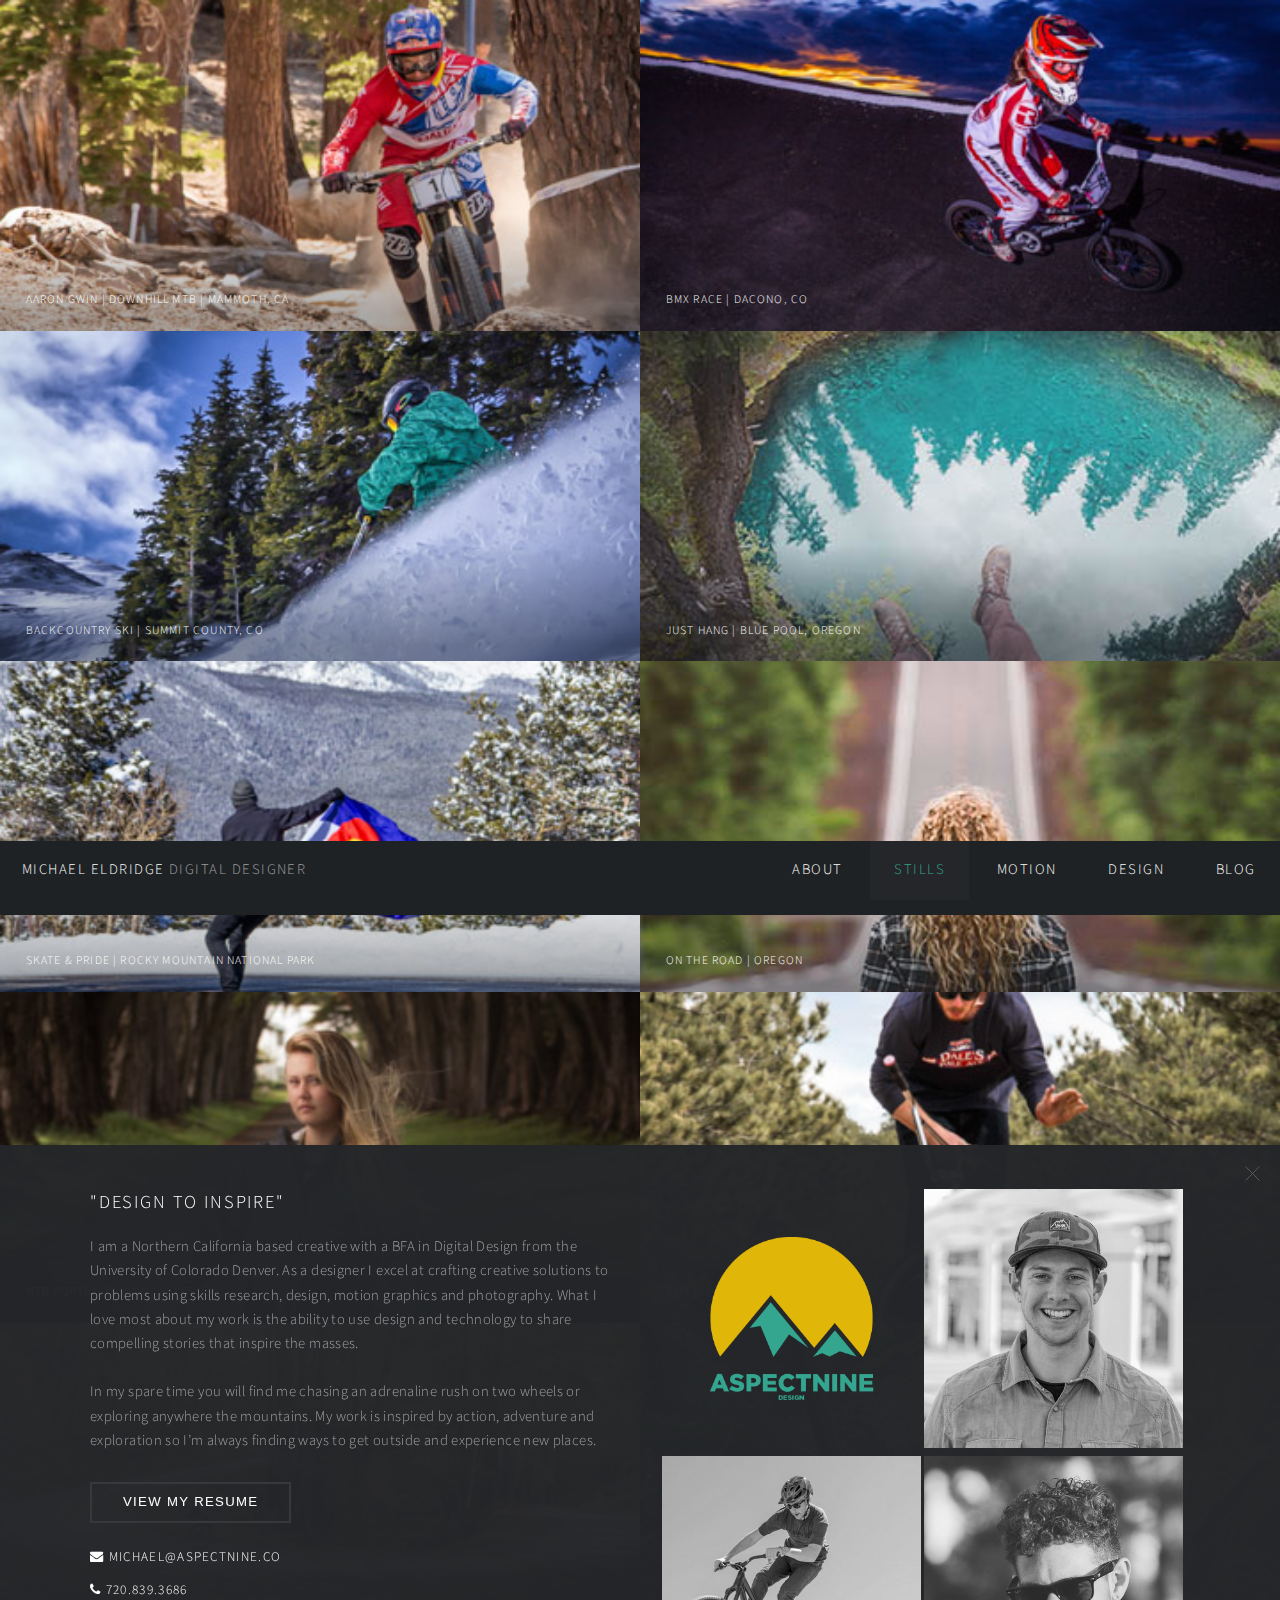
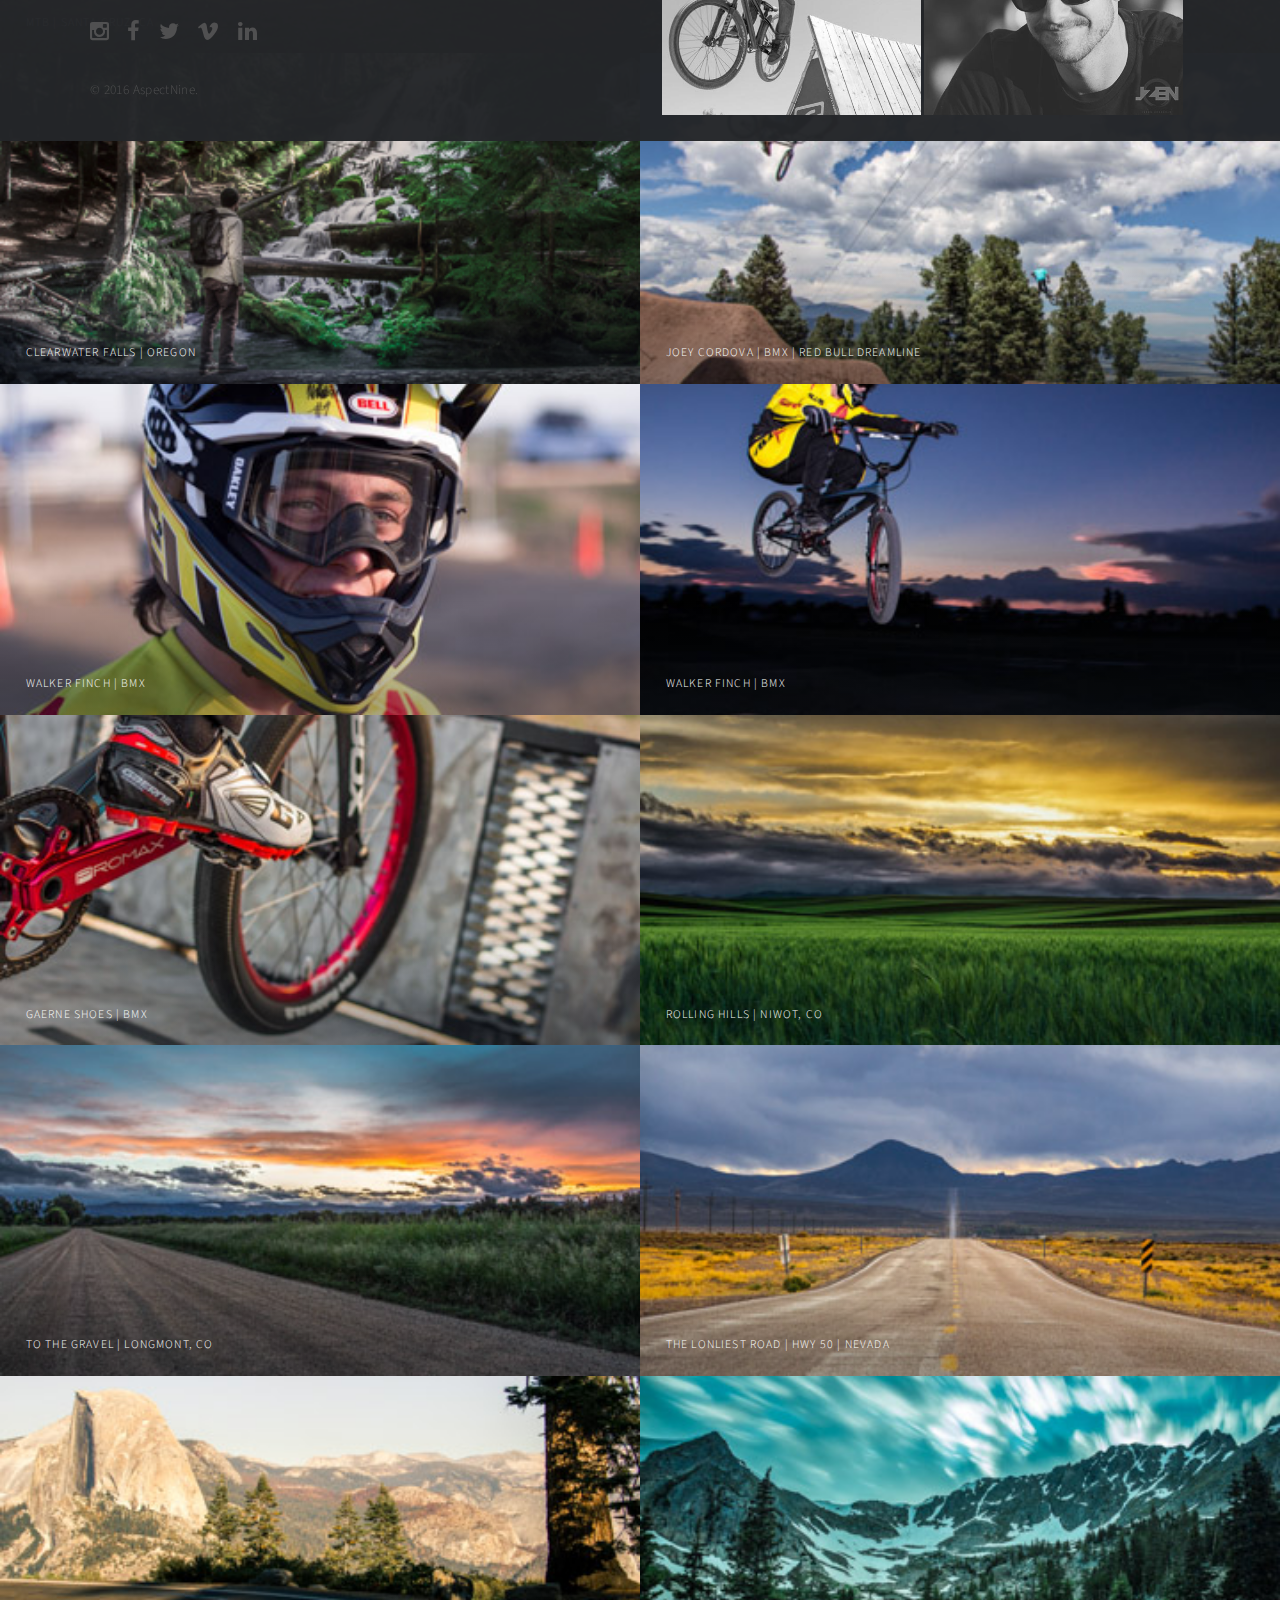
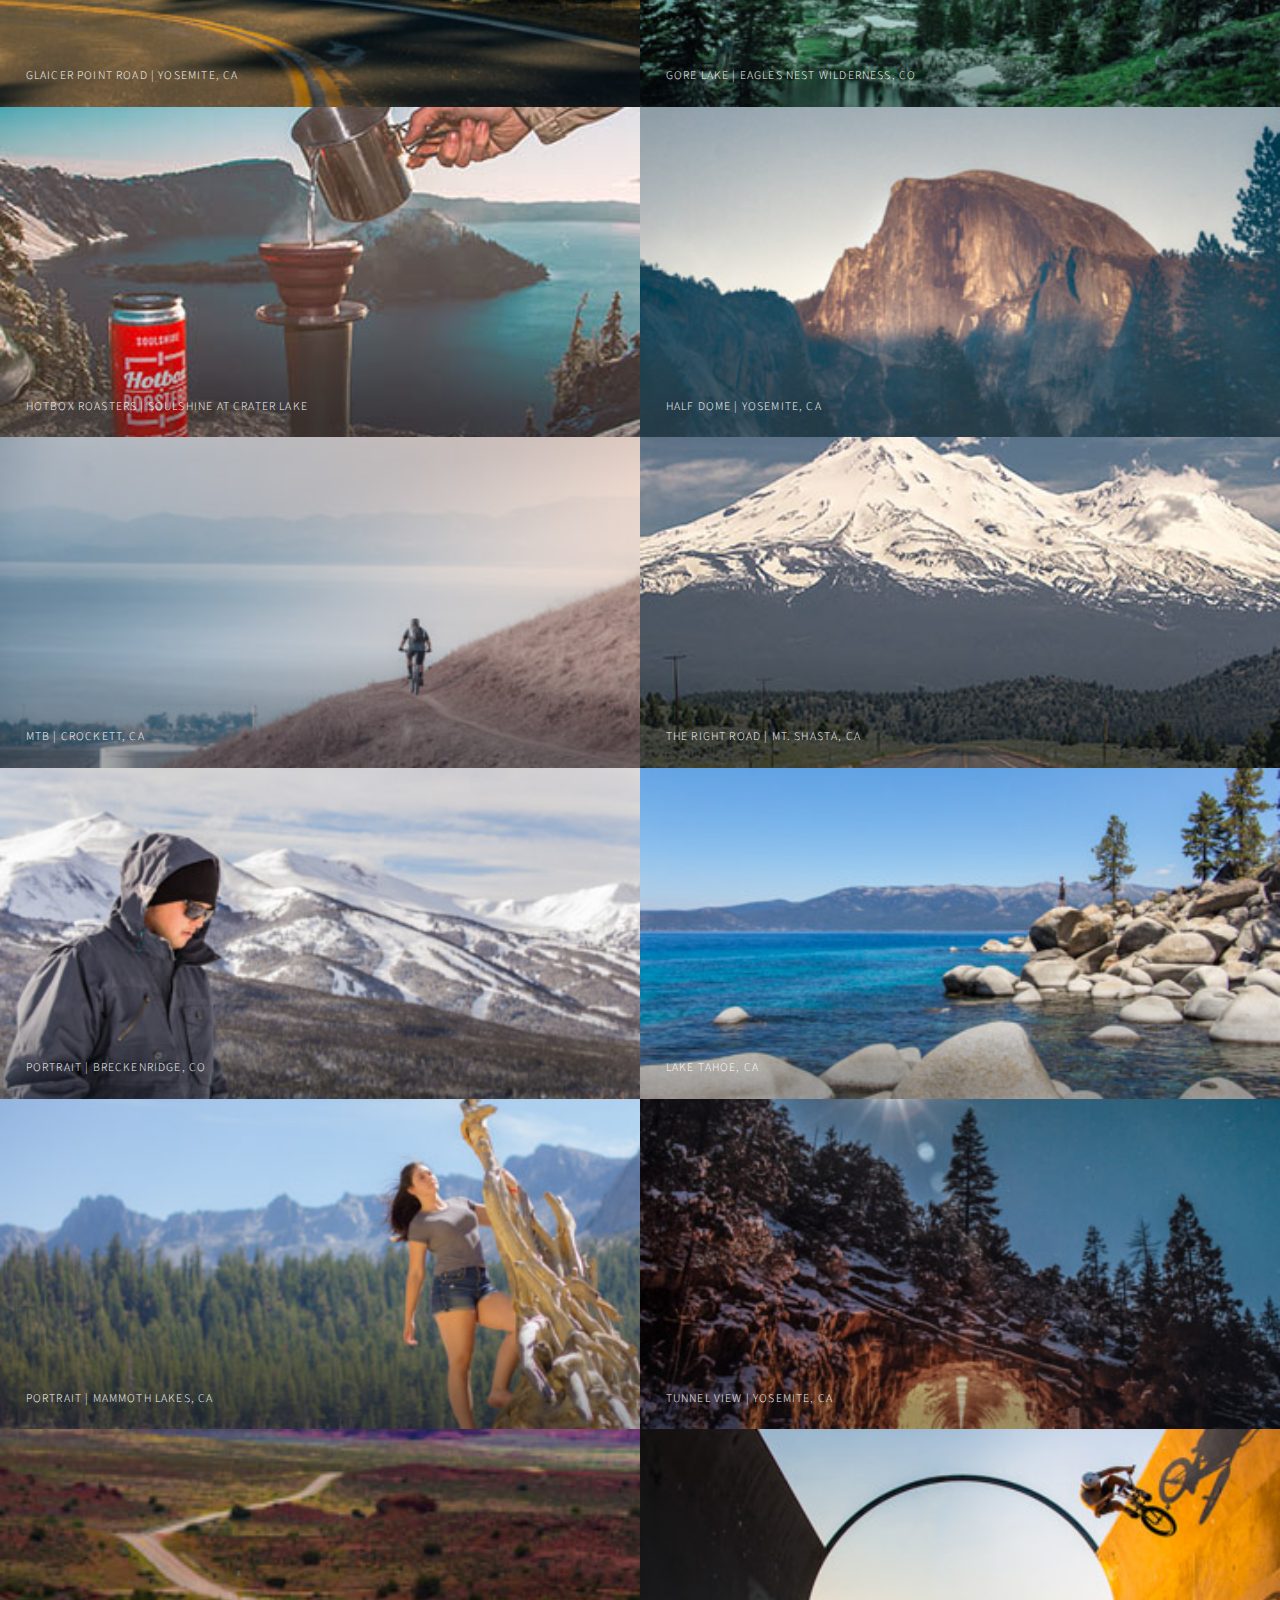
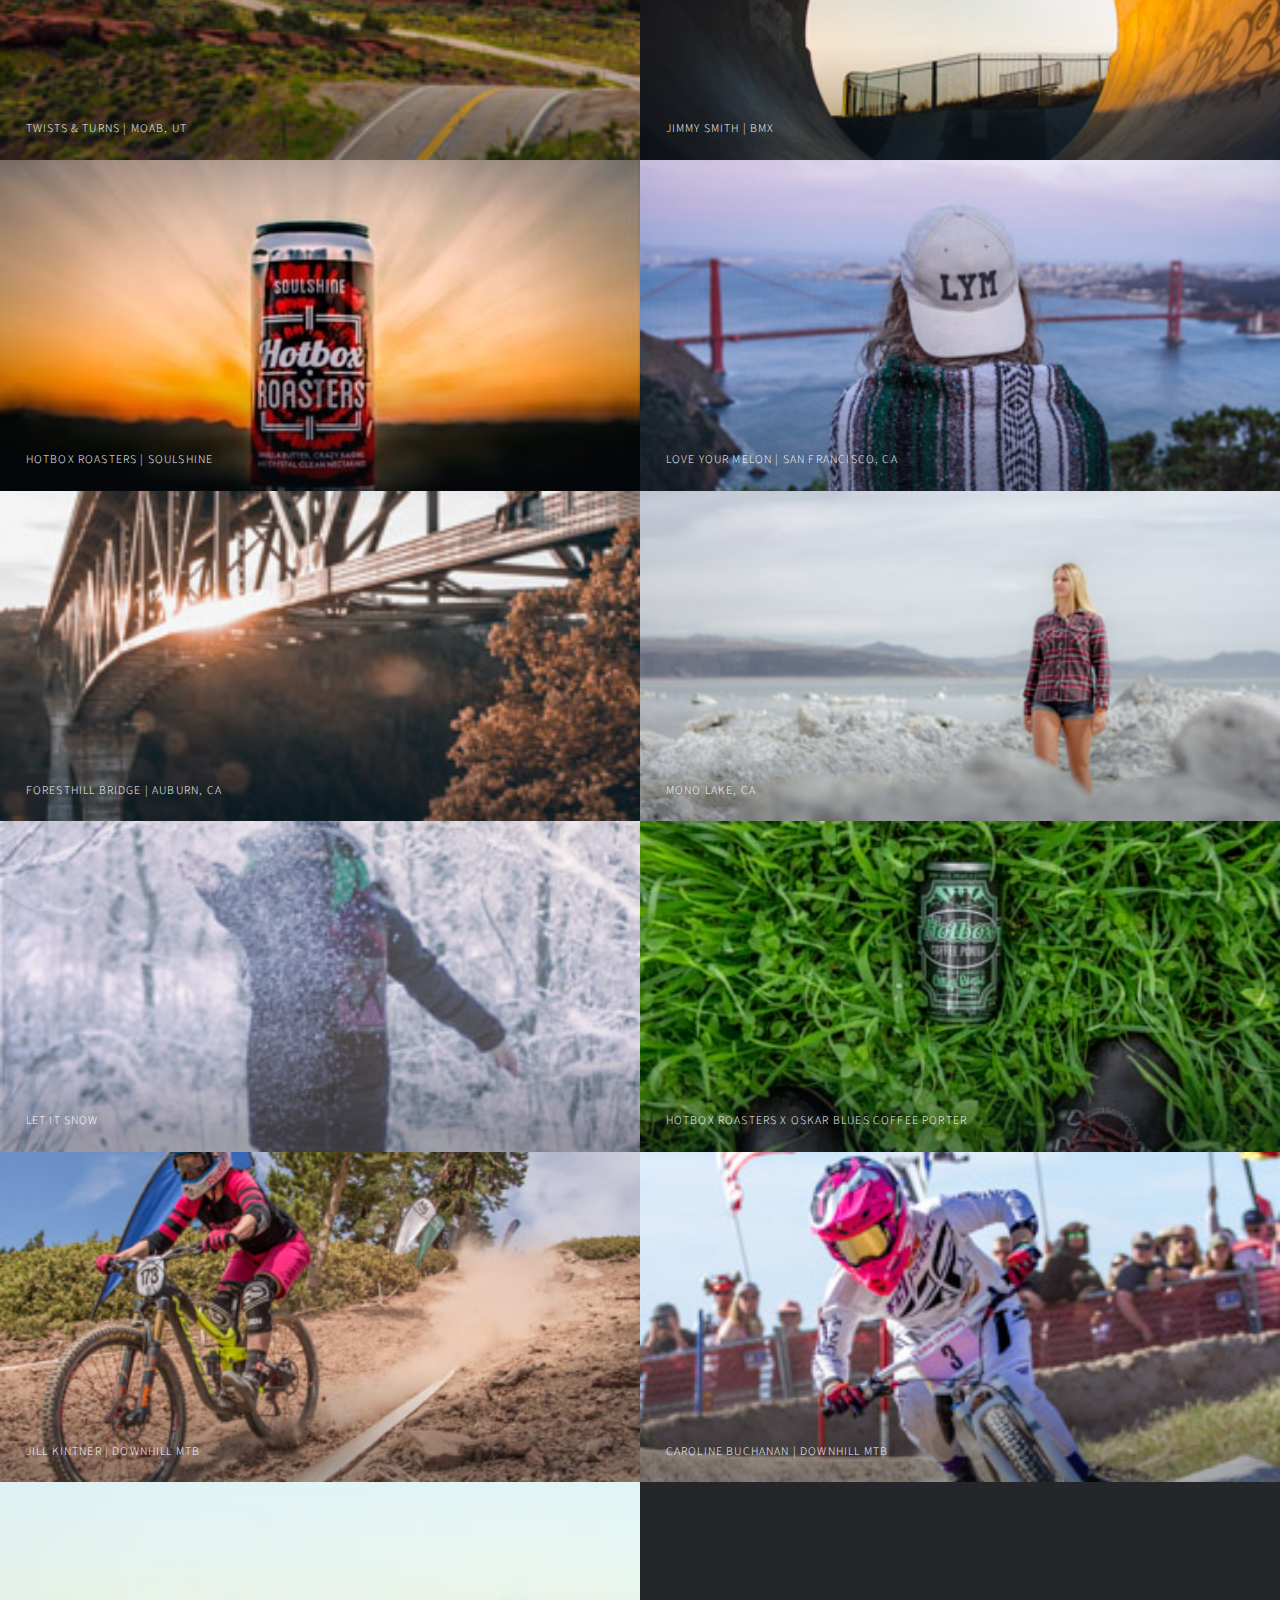
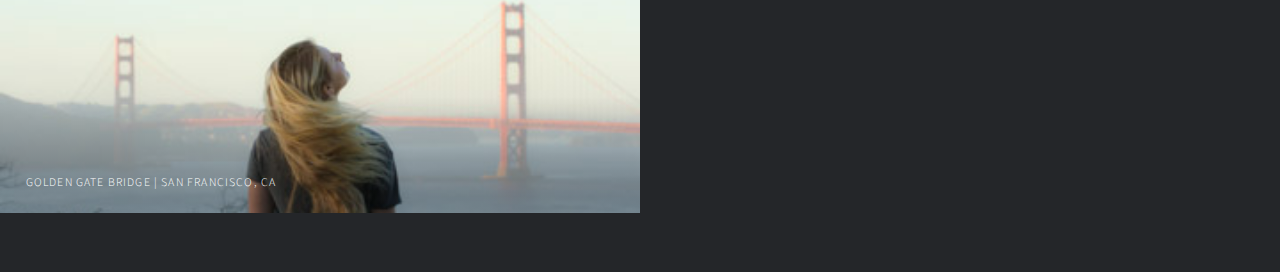
==== commit 667bc703: "Update Logo, Favicon, and add clearwater falls photo." ====
--- a/index.html
+++ b/index.html
@@ -104,6 +104,10 @@
                 <h2>MTB | Santa Cruz, CA</h2>
             </article>
             <article class="thumb">
+                <a href="images/stills/fulls/clearwater.jpg" class="image"><img src="images/stills/thumbs/clearwater.jpg" alt="" /></a>
+                <h2>Clearwater Falls | Oregon</h2>
+            </article>
+            <article class="thumb">
                 <a href="images/stills/fulls/09.jpg" class="image"><img src="images/stills/thumbs/09.jpg" alt="" /></a>
                 <h2>Joey Cordova | BMX | Red Bull Dreamline</h2>
             </article>
@@ -190,17 +194,7 @@
             <article class="thumb">
                 <a href="images/stills/fulls/29.jpg" class="image"><img src="images/stills/thumbs/29.jpg" alt="" /></a>
                 <h2>Foresthill Bridge | Auburn, CA</h2>
-            </article>
-            <!--
-            <article class="thumb">
-                <a href="images/stills/fulls/30.jpg" class="image"><img src="images/stills/thumbs/30.jpg" alt="" /></a>
-                <h2>Jimmy Smith | Yuba River, CA</h2>
-            </article>
-            <article class="thumb">
-                <a href="images/stills/fulls/31.jpg" class="image"><img src="images/stills/thumbs/31.jpg" alt="" /></a>
-                <h2>Jimmy & Ann | Yuba River, CA</h2>
-            </article>
-            -->
+            </article>
             <article class="thumb">
                 <a href="images/stills/fulls/32.jpg" class="image"><img src="images/stills/thumbs/32.jpg" alt="" /></a>
                 <h2>Mono Lake, CA</h2>
@@ -213,11 +207,7 @@
                 <a href="images/stills/fulls/hotbox-01.jpg" class="image"><img src="images/stills/thumbs/hotbox-01.jpg" alt="" /></a>
                 <h2>Hotbox Roasters x Oskar Blues Coffee Porter</h2>
             </article>
-            <article class="thumb">
-                <a href="images/stills/fulls/37.jpg" class="image"><img src="images/stills/thumbs/37.jpg" alt="" /></a>
-                <h2>Checked Out</h2>
-            </article>
-            <article class="thumb">
+            <article class="thumb">
                 <a href="images/stills/fulls/38.jpg" class="image"><img src="images/stills/thumbs/38.jpg" alt="" /></a>
                 <h2>Jill Kintner | Downhill MTB</h2>
             </article>
@@ -272,7 +262,7 @@
                 <div>
                     <section>
                         <div class="aboutImgContainer">
-                            <img src="images/about/profile-LOGO.jpg">
+                            <img src="images/about/profile-LOGO.png">
                             <img src="images/about/profile-04.jpg">
                             <img src="images/about/profile-01.jpg">
                             <img src="images/about/profile-02.jpg">
@@ -305,4 +295,4 @@
 
 </body>
 
-</html>+</html>
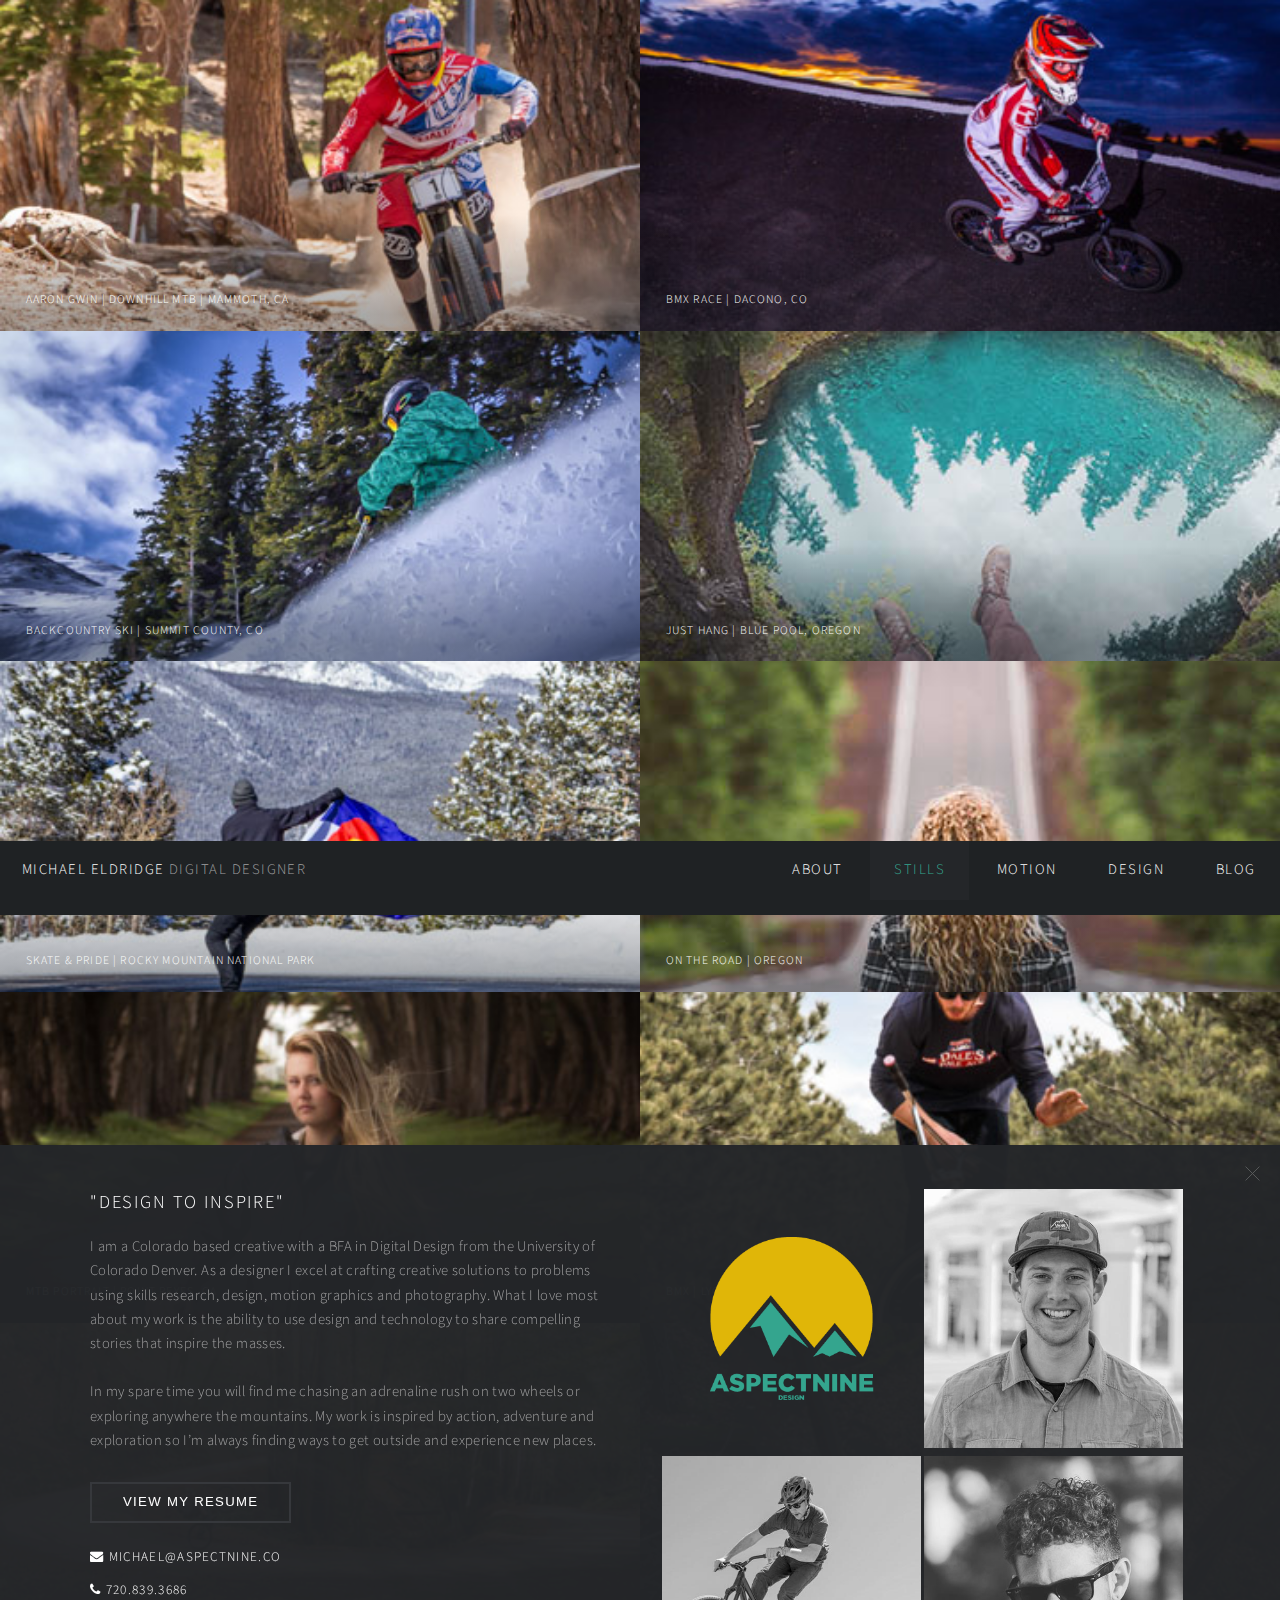
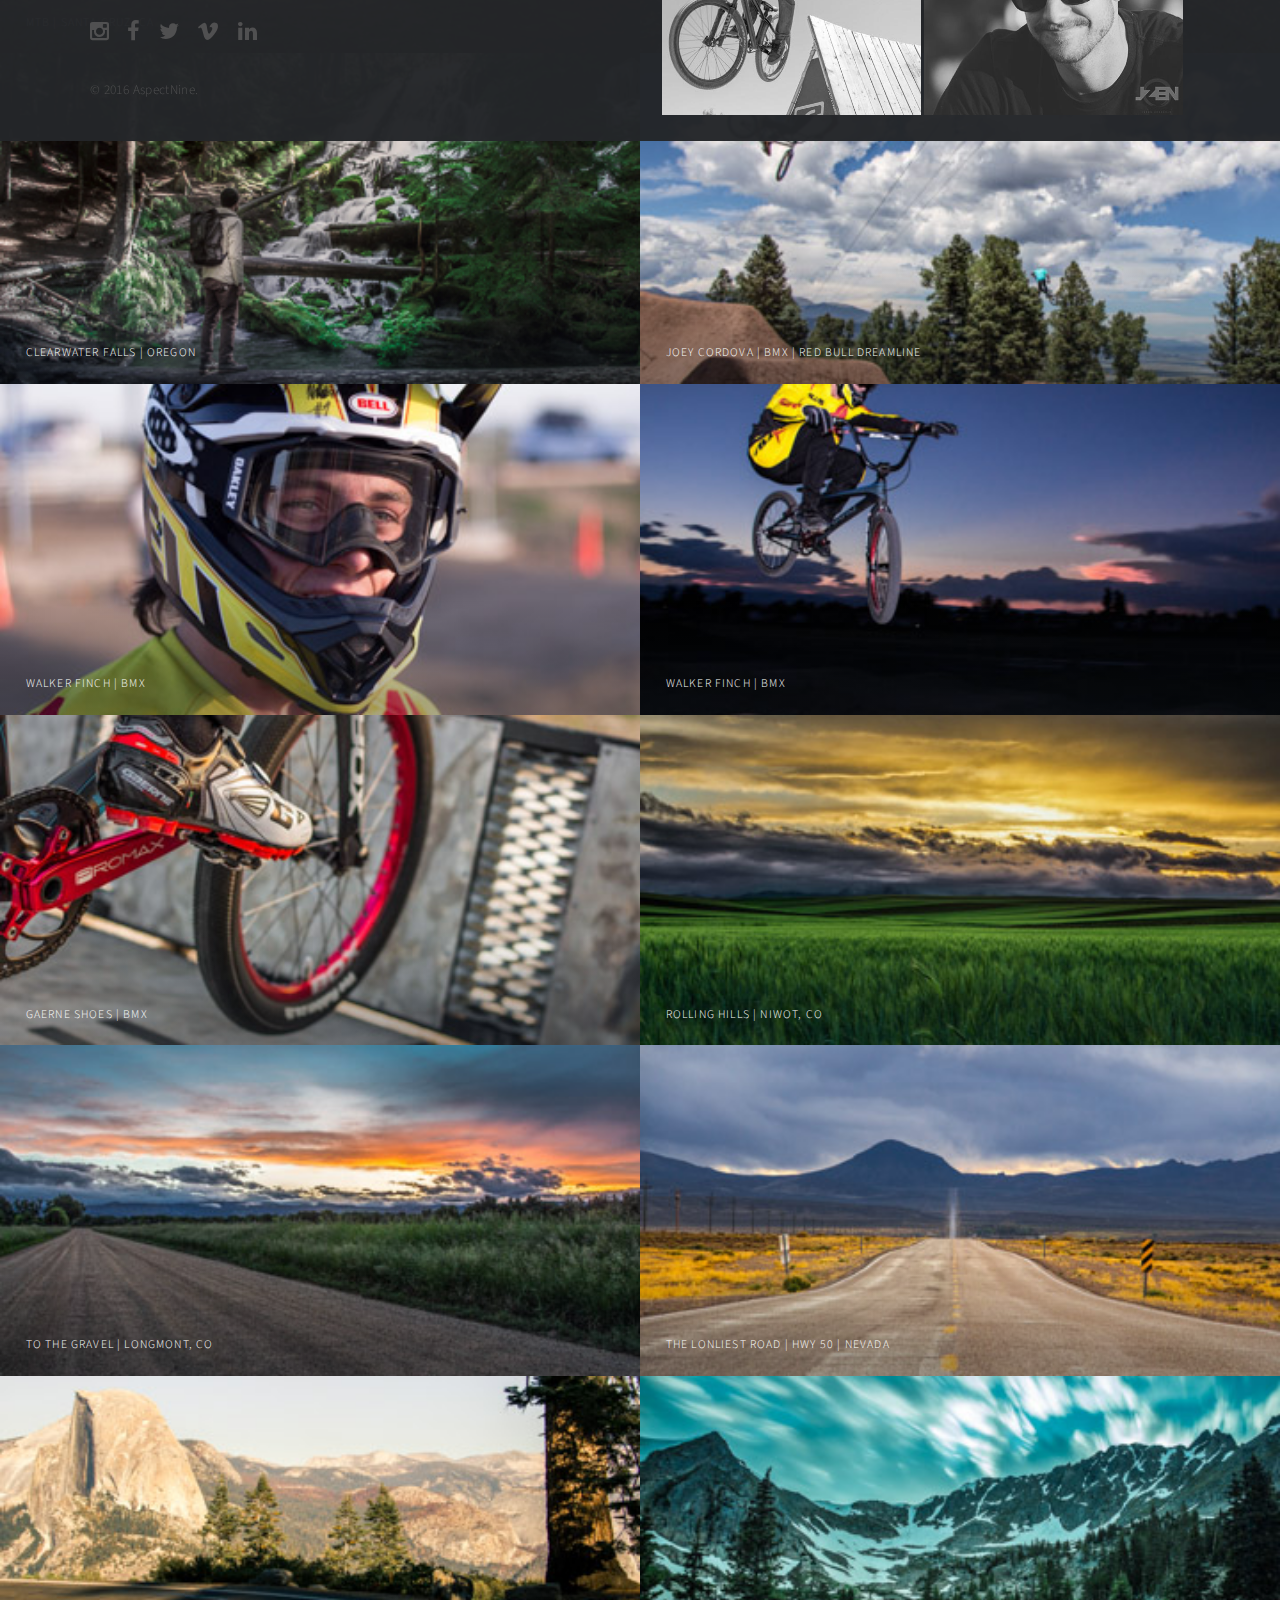
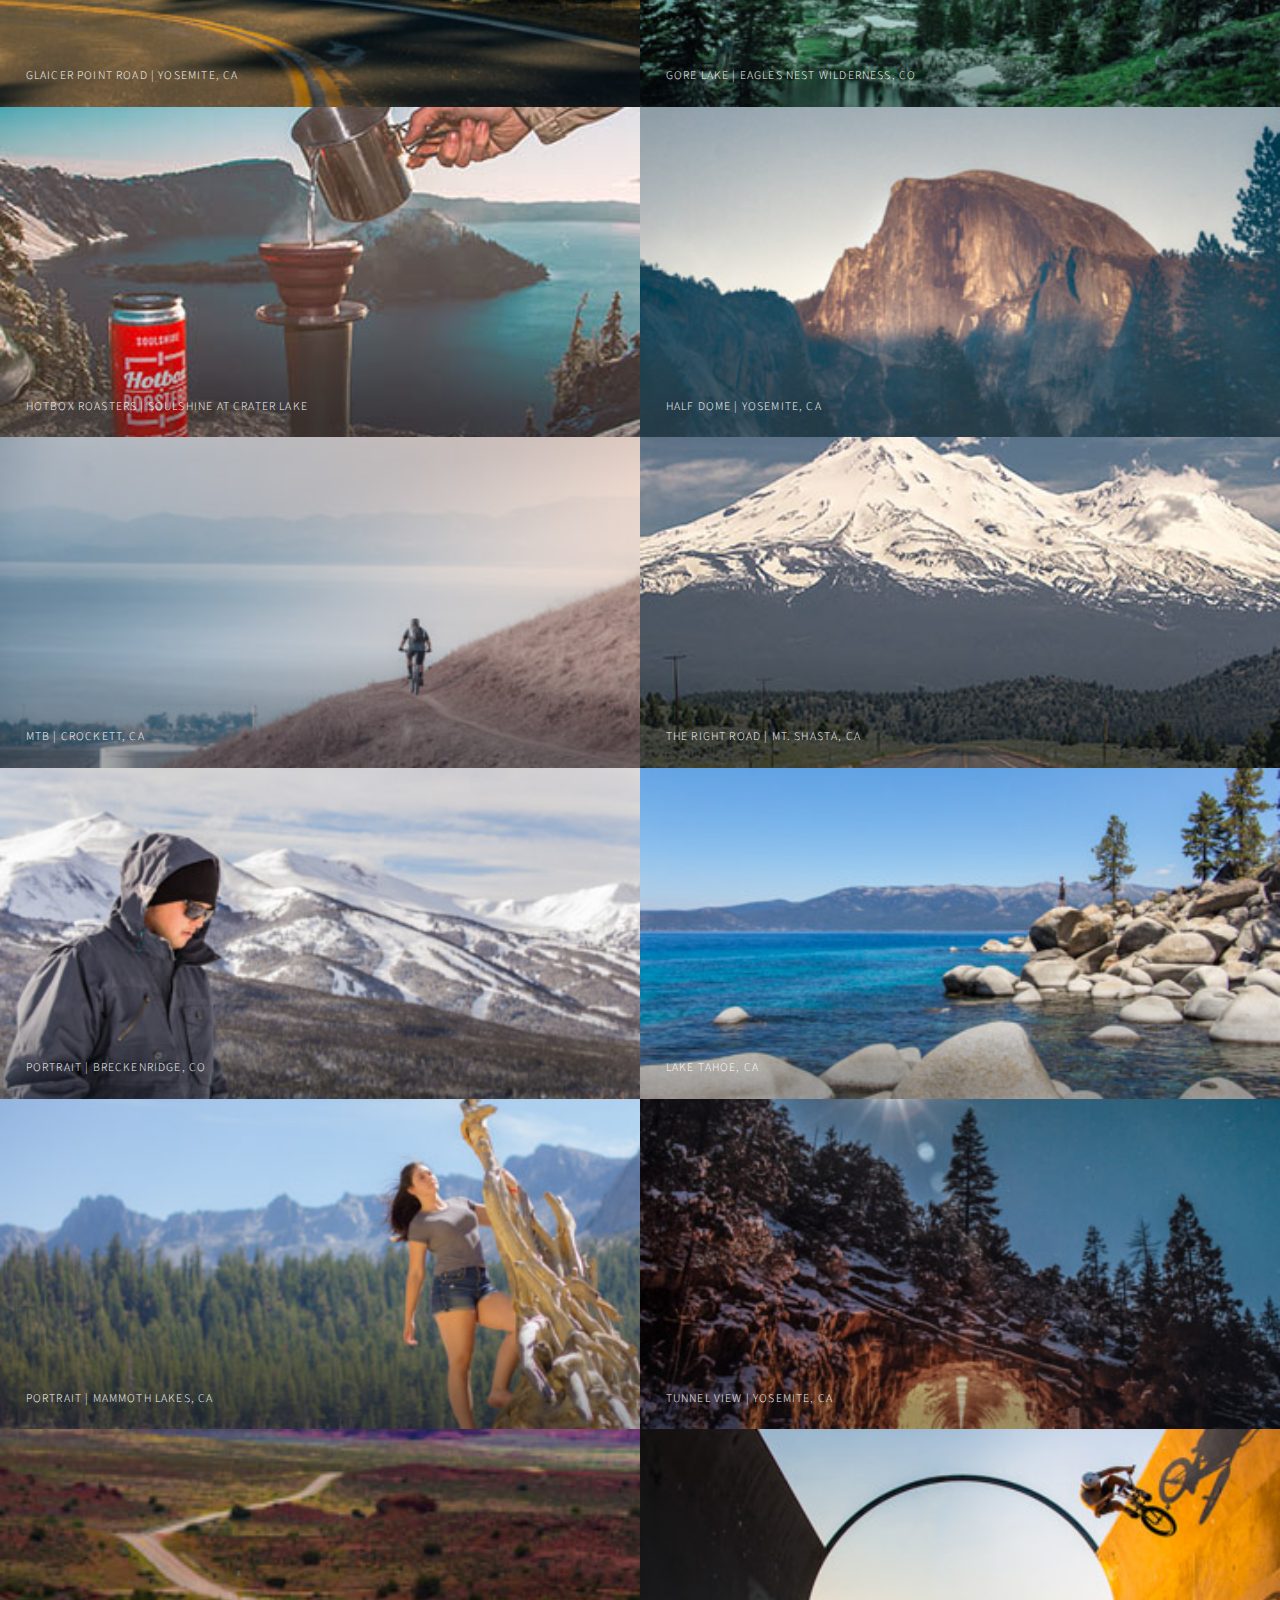
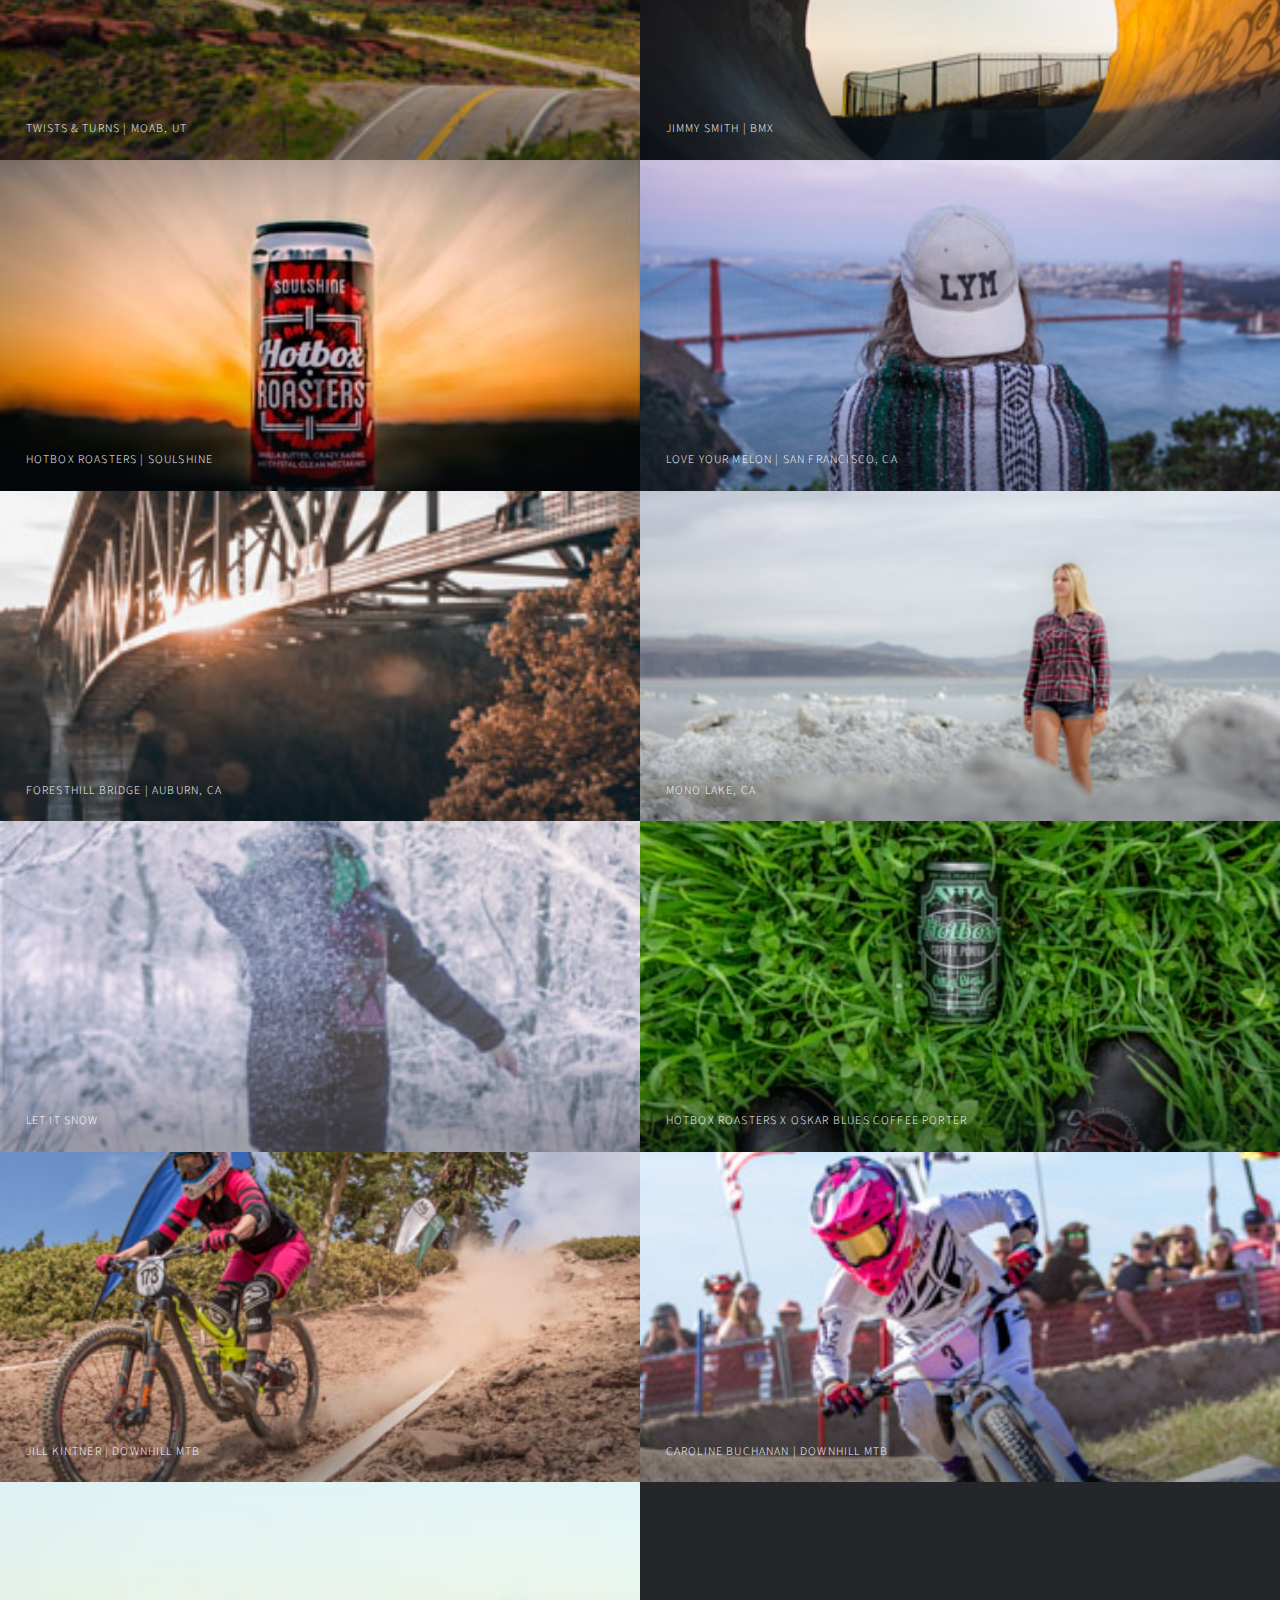
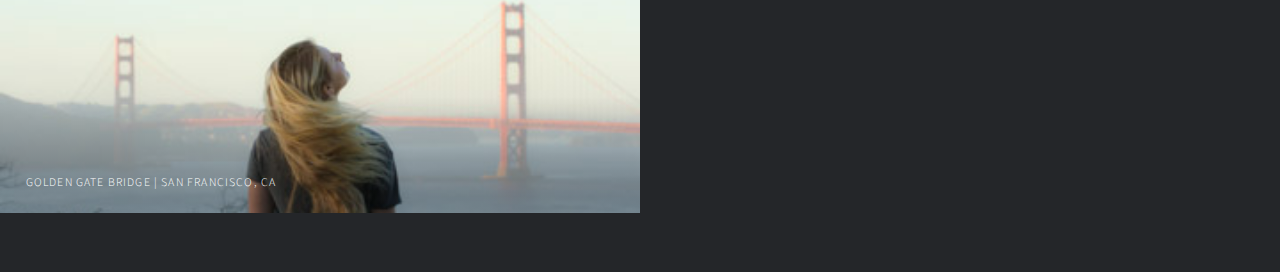
==== commit 2d1f9810: "Fix Norcal Fuckup" ====
--- a/index.html
+++ b/index.html
@@ -7,7 +7,7 @@
 <html>
 
 <head>
-    <title>Michael Eldridge | Digital Design Portfolio</title>
+    <title>Michael Eldridge | Adventure Design Portfolio</title>
     <meta charset="utf-8" />
     <meta name="viewport" content="width=device-width, initial-scale=1, user-scalable=no" />
 
@@ -227,7 +227,7 @@
                 <div>
                     <section>
                         <h2>"Design to Inspire"</h2>
-                        <p>I am a Northern California based creative with a BFA in Digital Design from the University of Colorado Denver. As a designer I excel at crafting creative solutions to problems using skills research, design, motion graphics and photography. What I love most about my work is the ability to use design and technology to share compelling stories that inspire the masses.
+                        <p>I am a Colorado based creative with a BFA in Digital Design from the University of Colorado Denver. As a designer I excel at crafting creative solutions to problems using skills research, design, motion graphics and photography. What I love most about my work is the ability to use design and technology to share compelling stories that inspire the masses.
                         <br>
                         <br> In my spare time you will find me chasing an adrenaline rush on two wheels or exploring anywhere the mountains. My work is inspired by action, adventure and exploration so I’m always finding ways to get outside and experience new places.</p> 
                     </section>
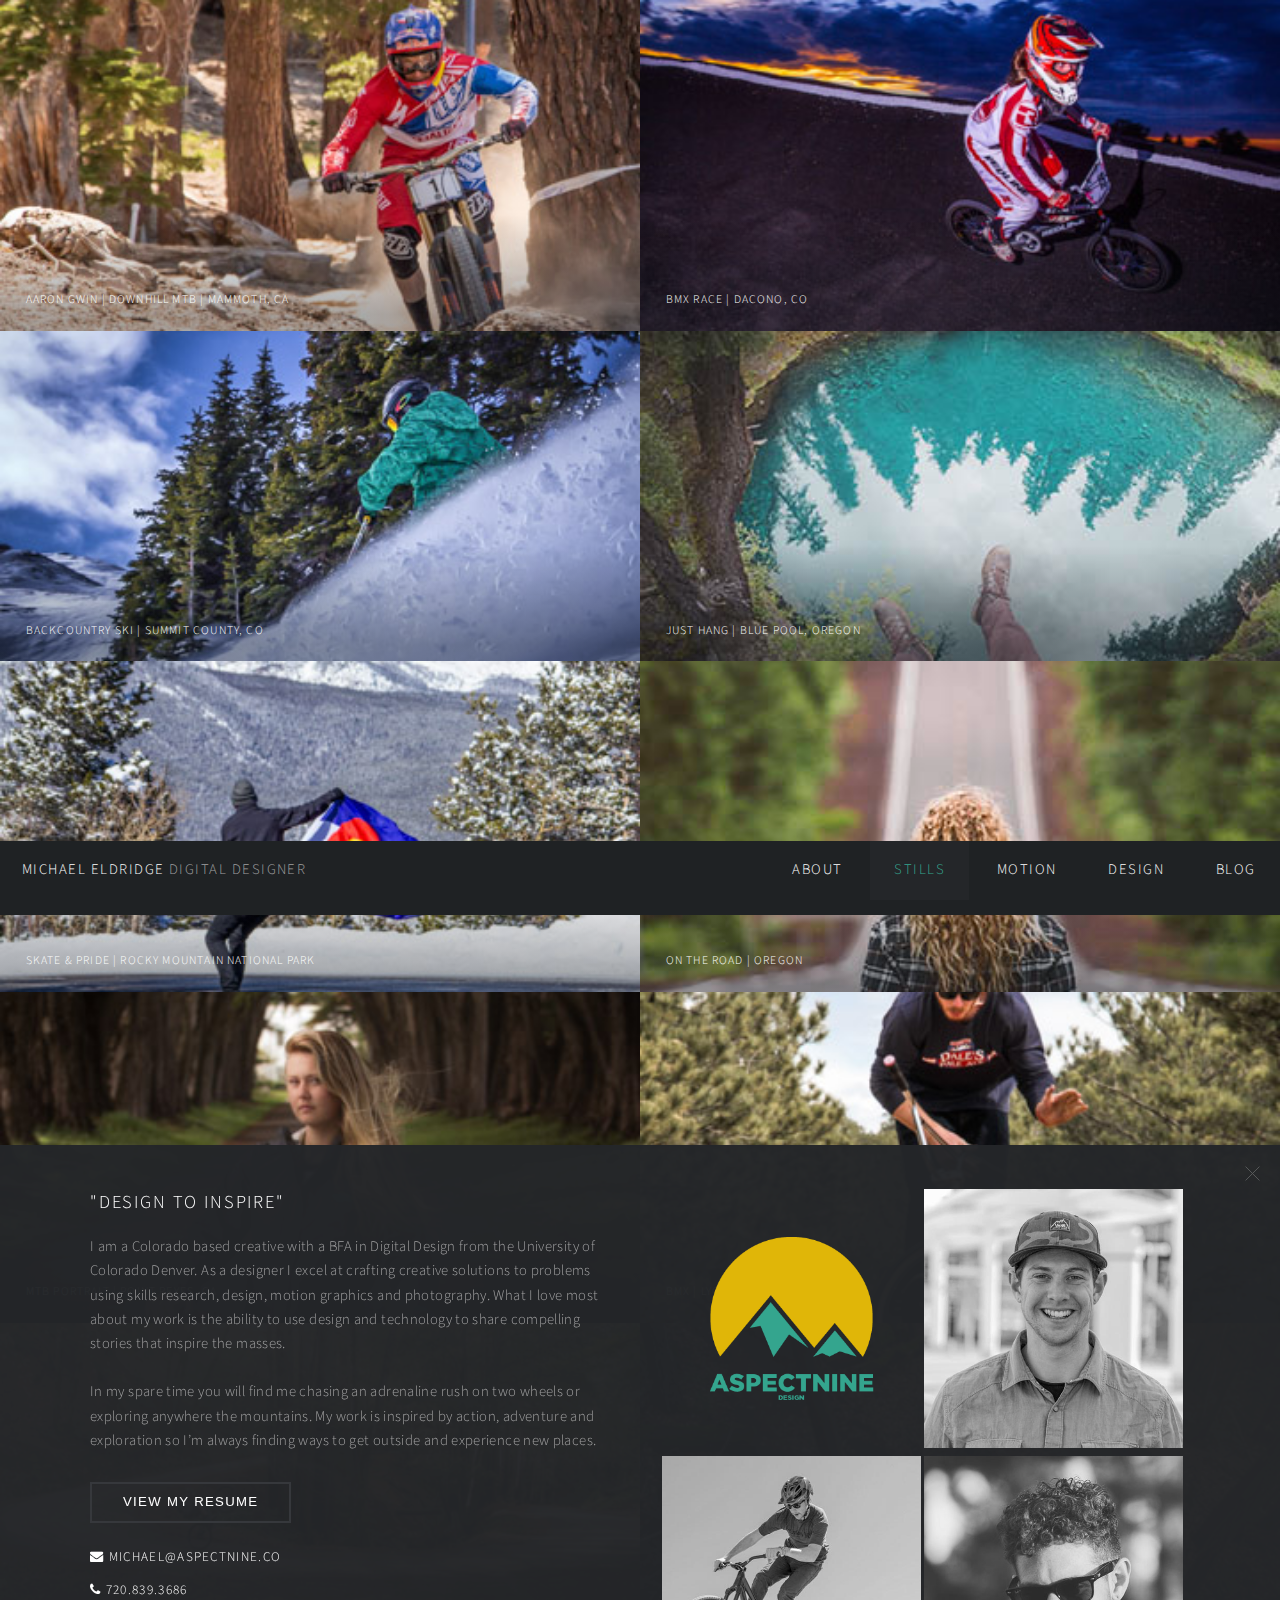
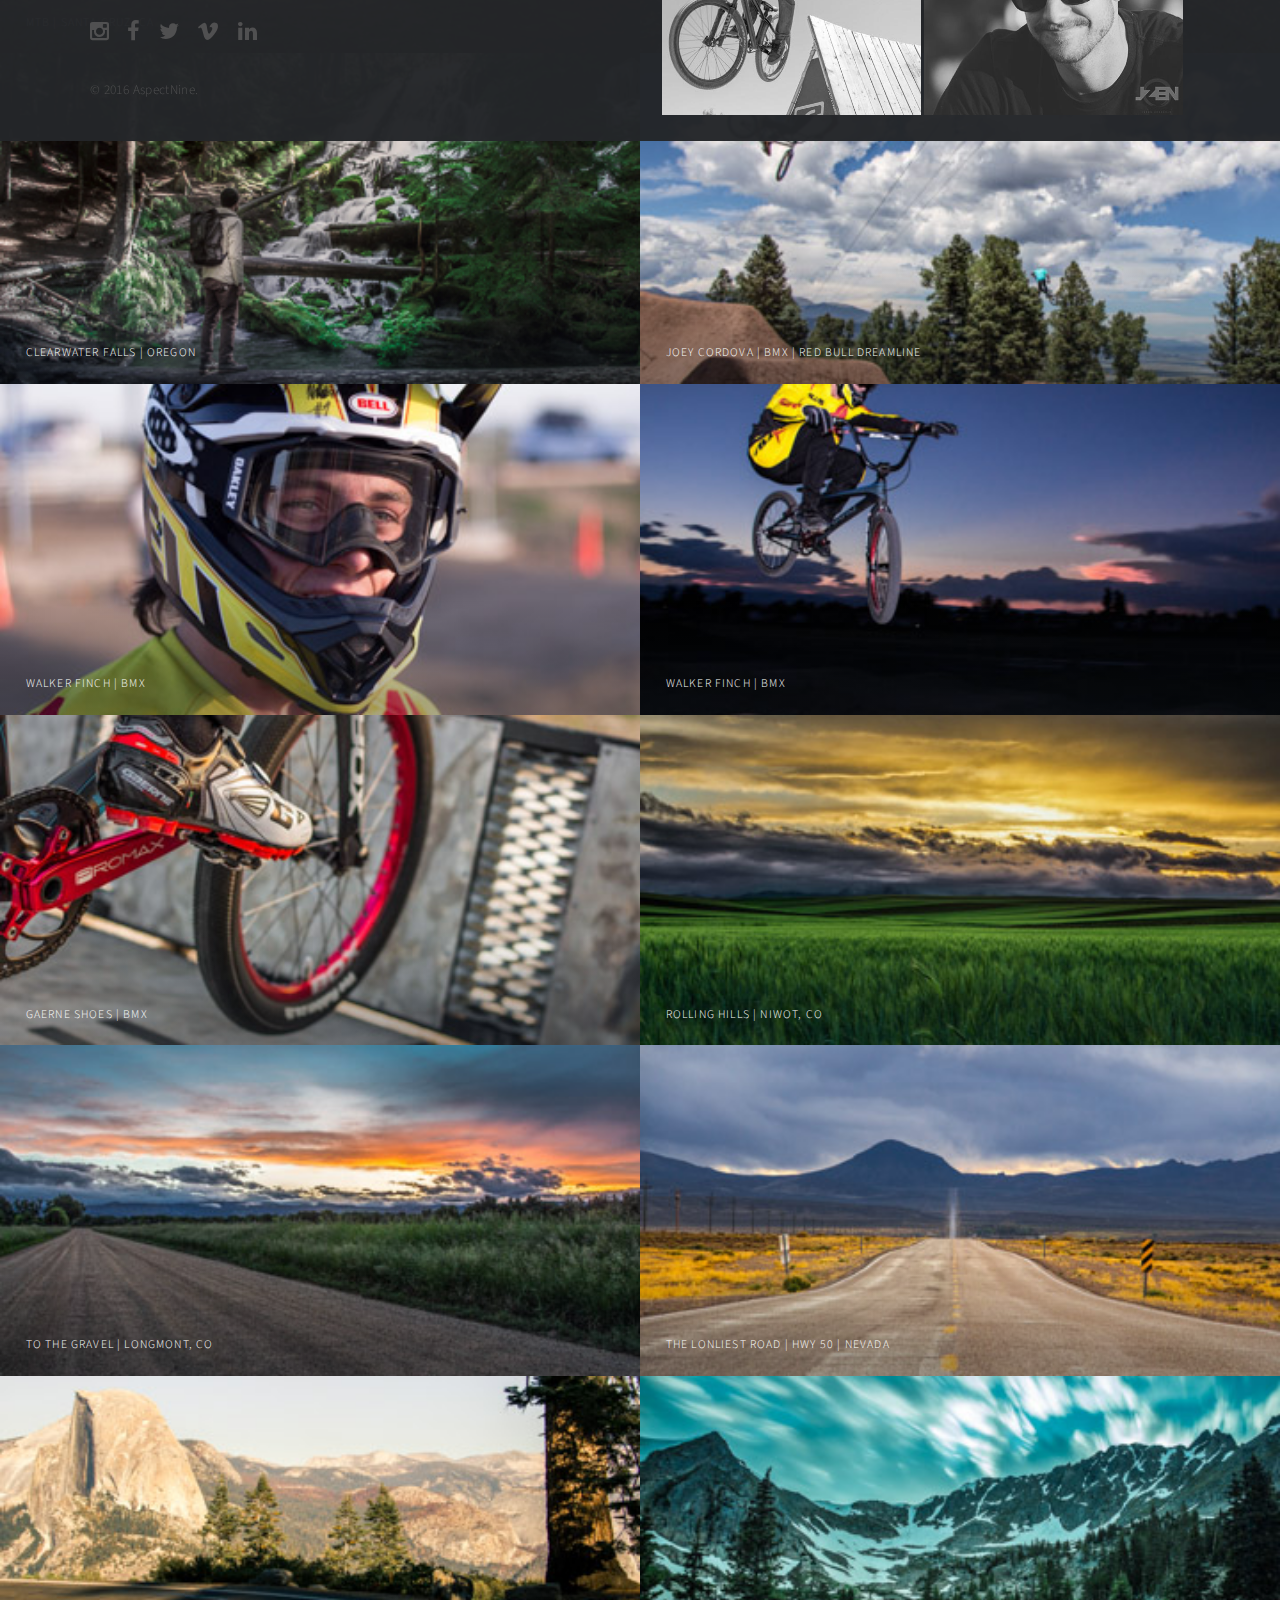
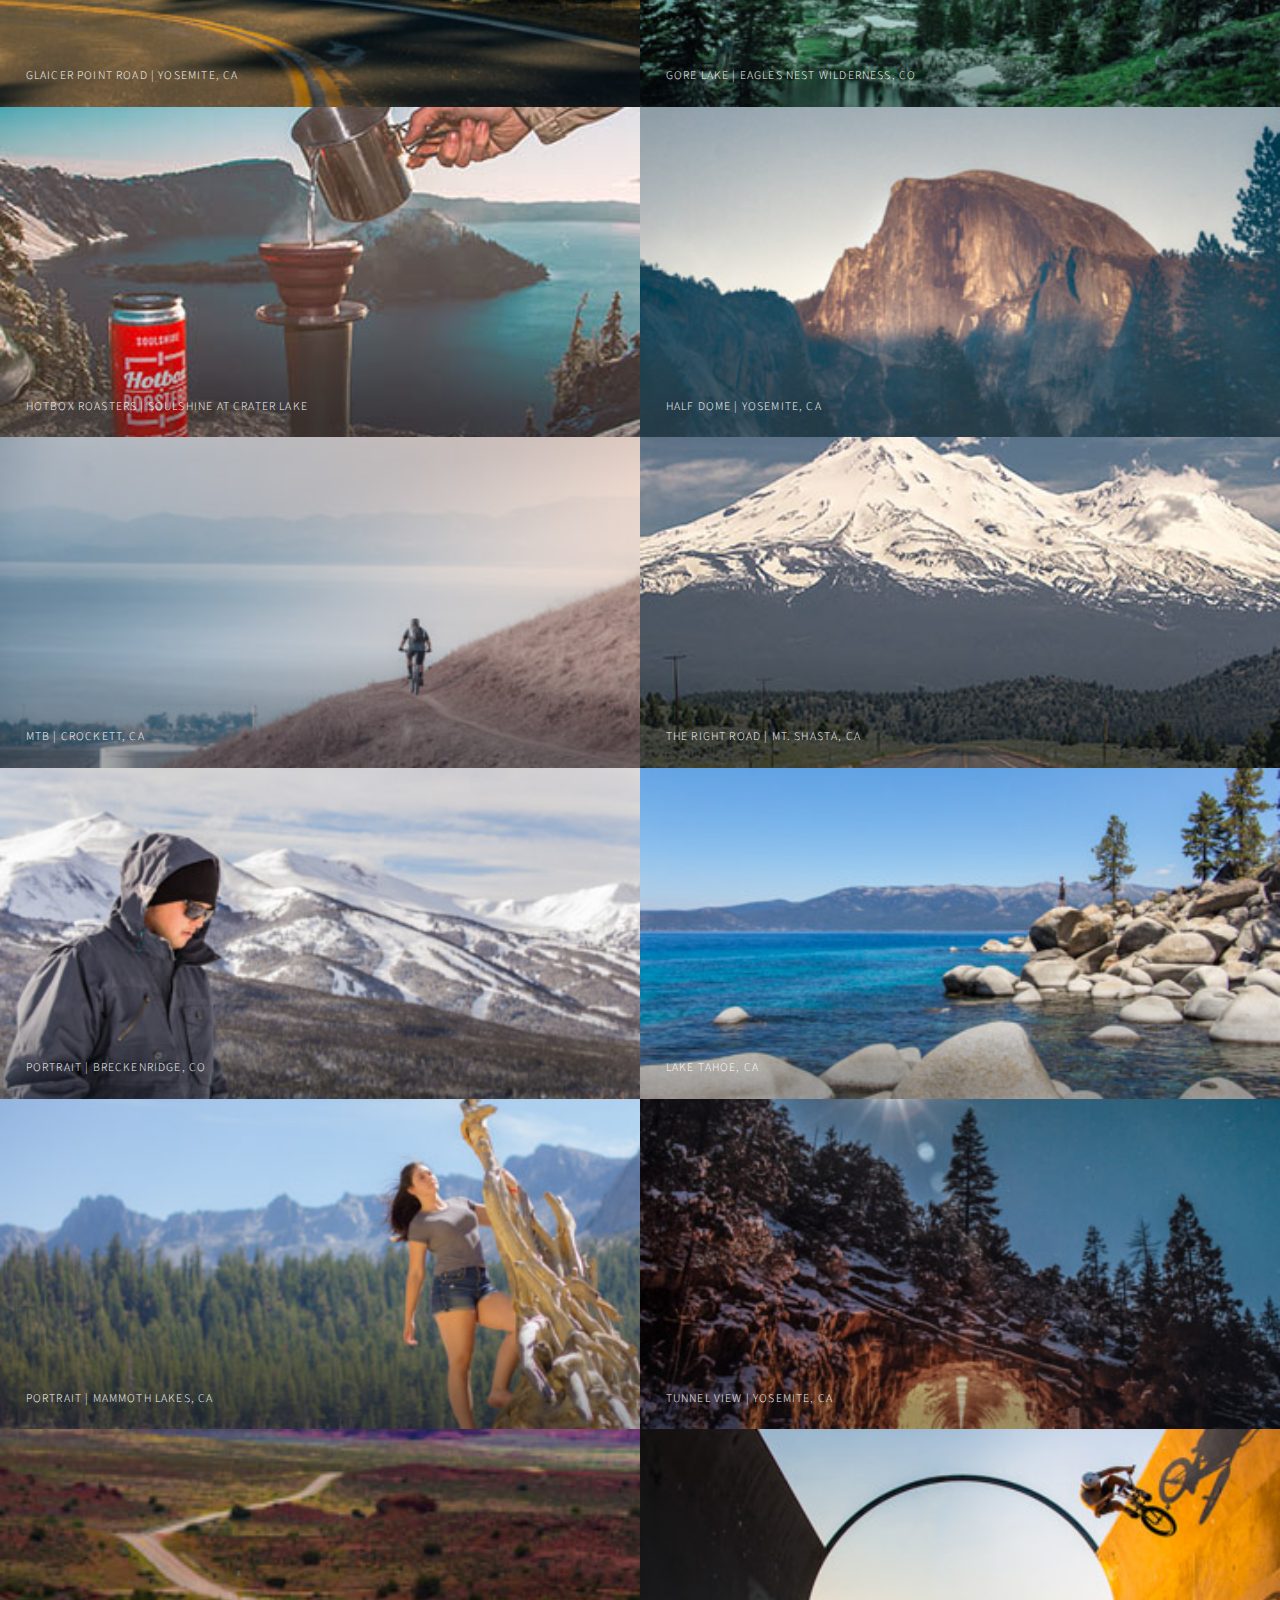
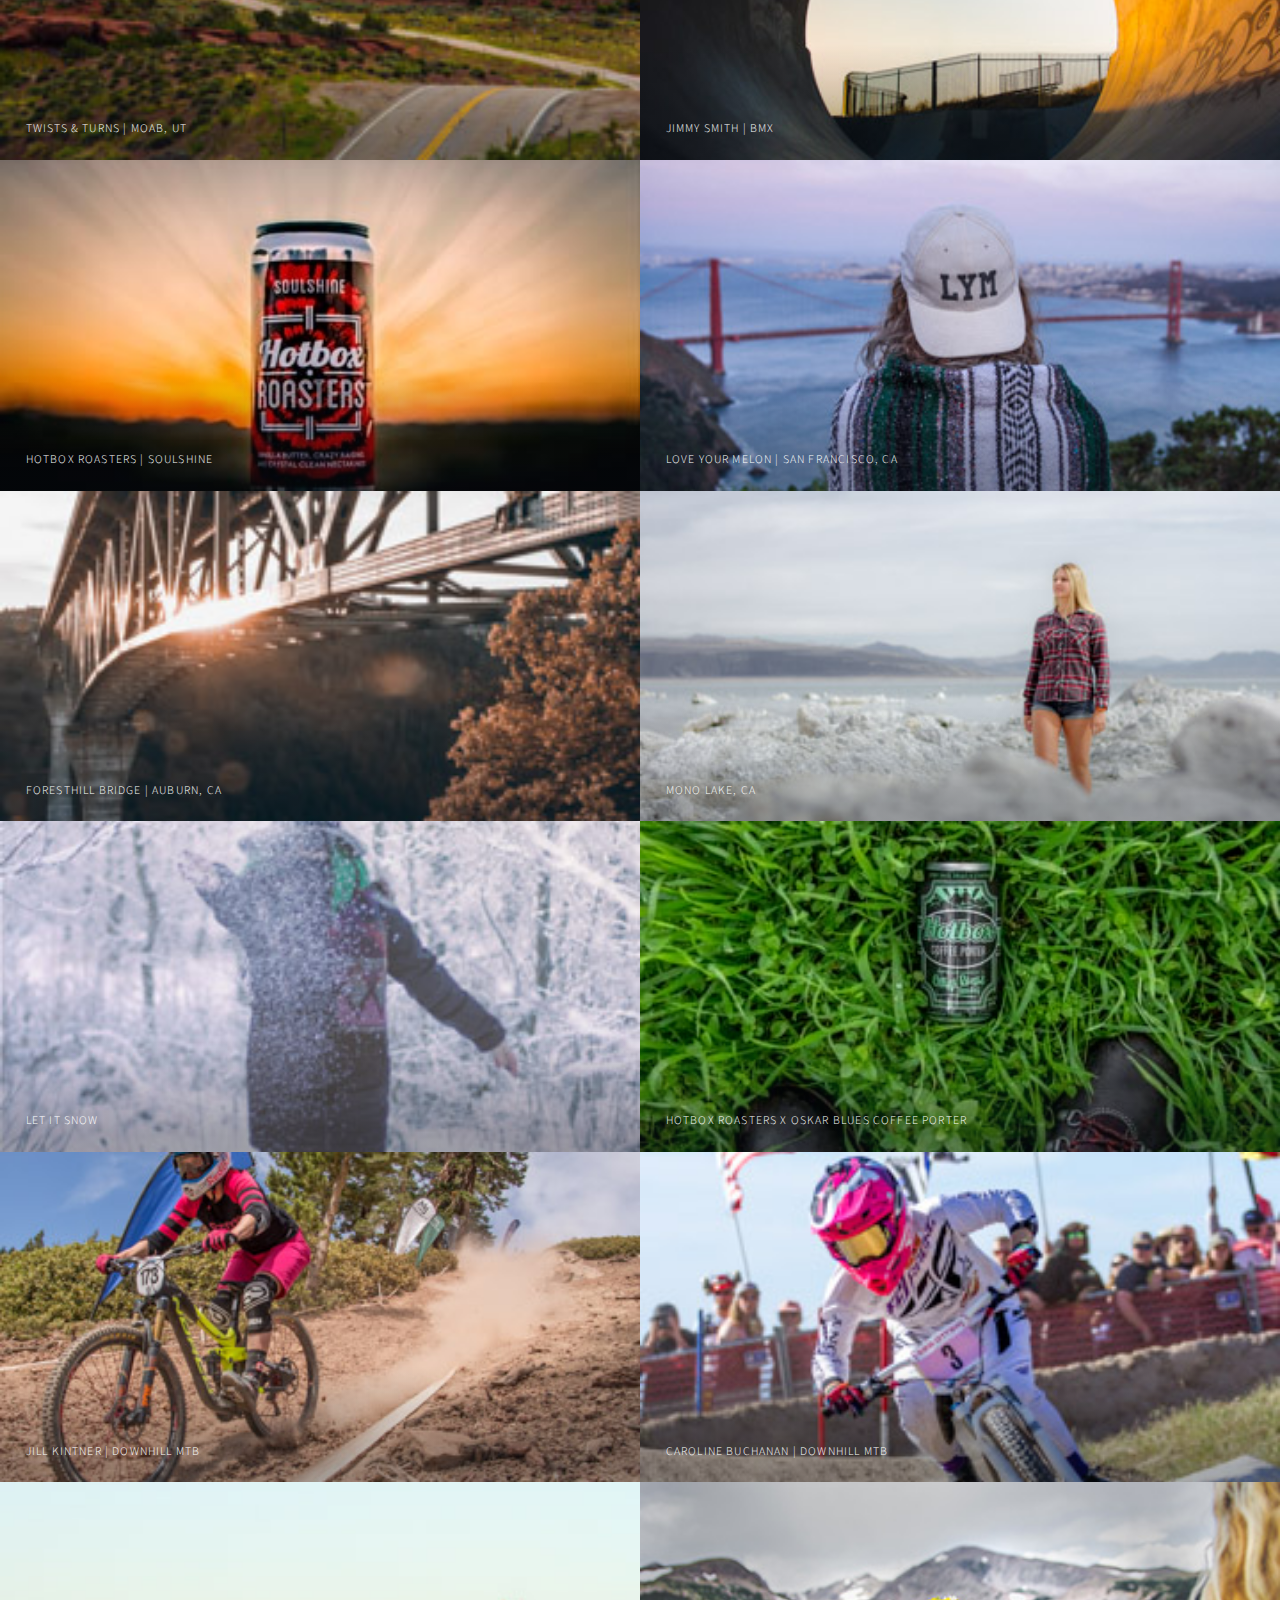
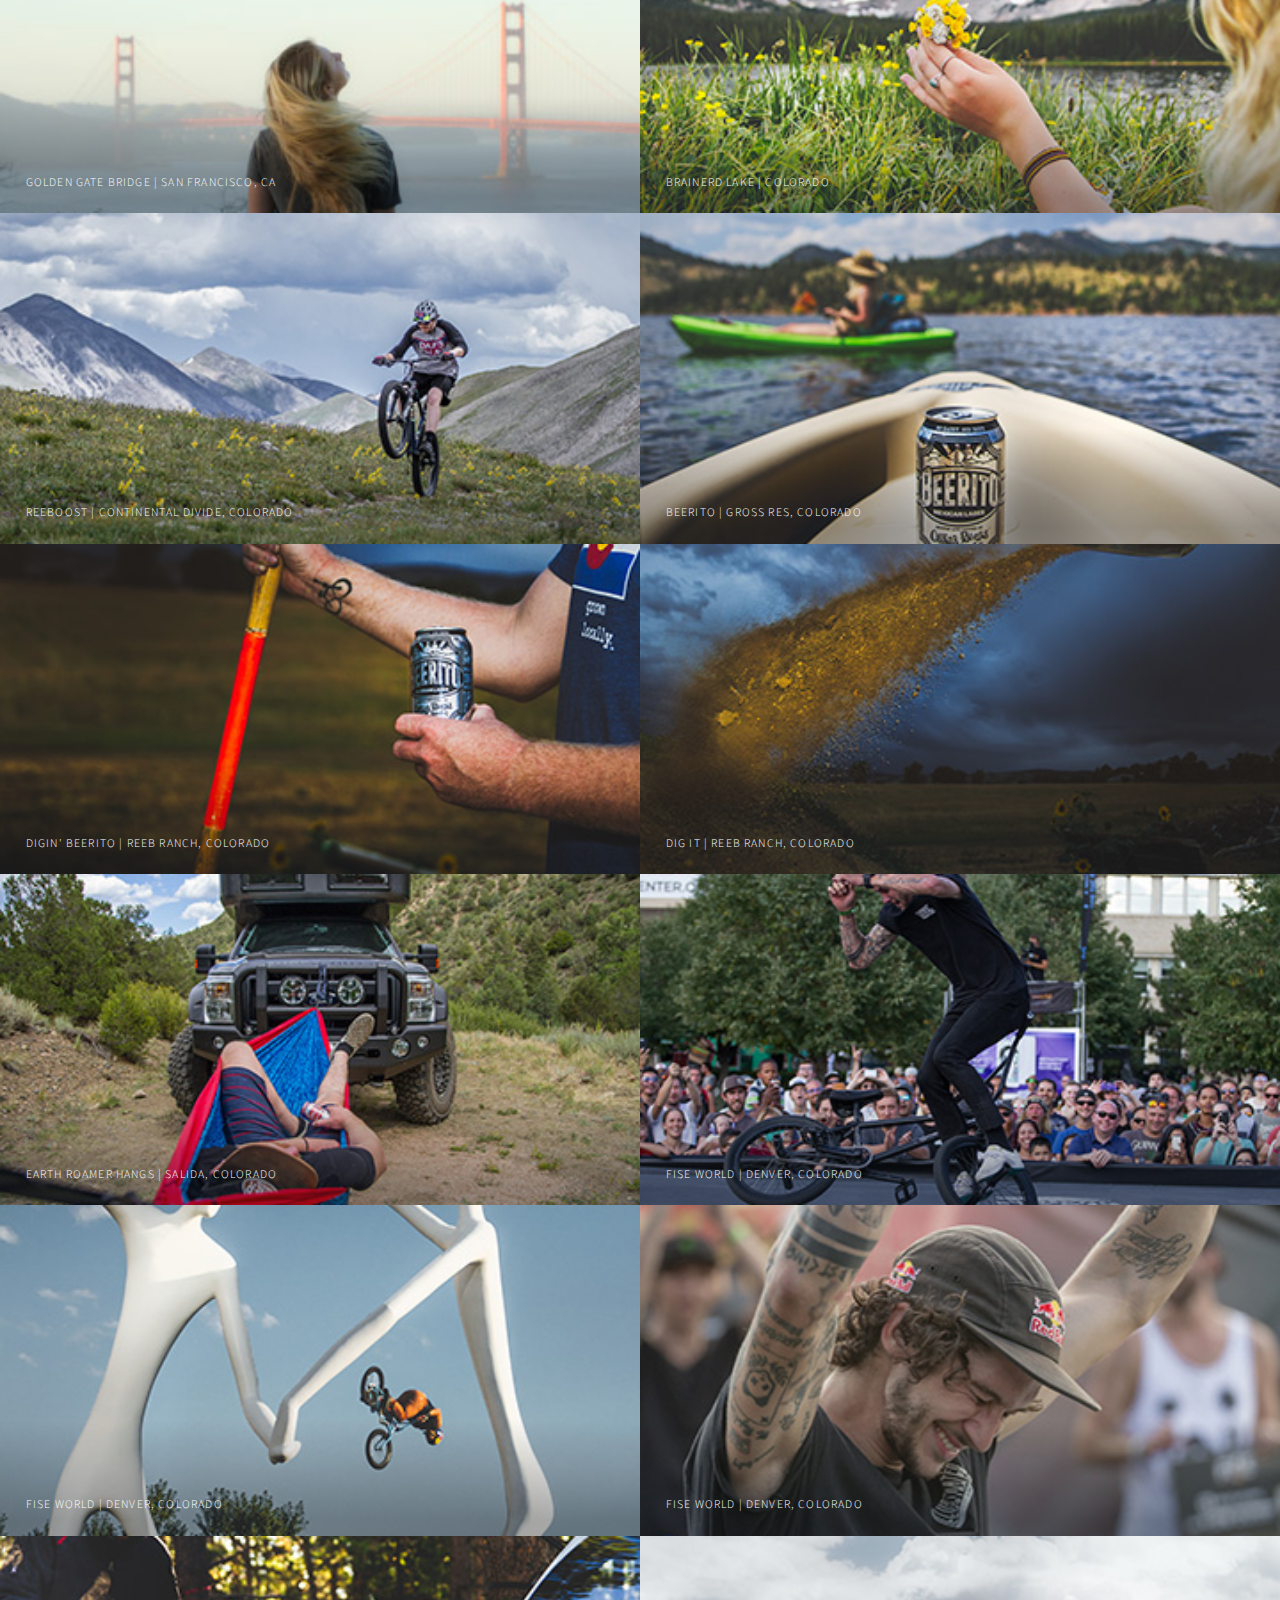
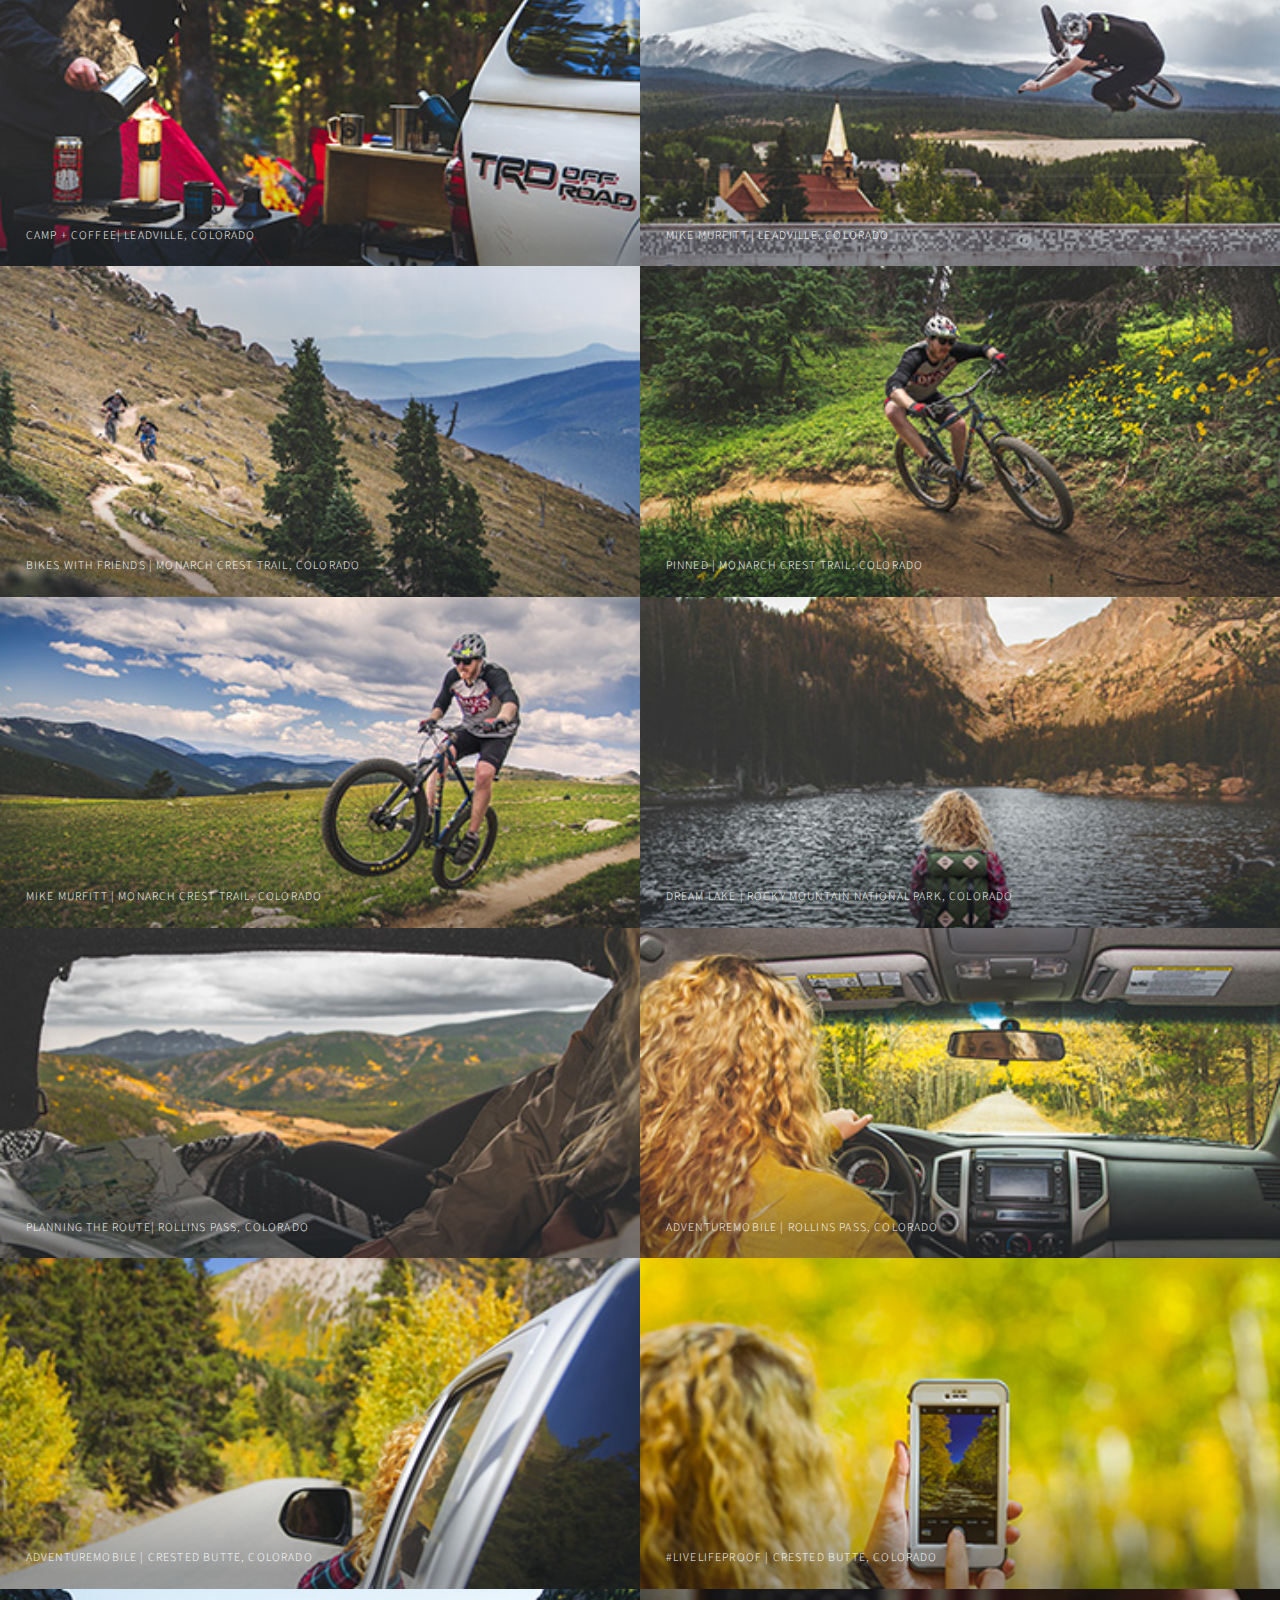
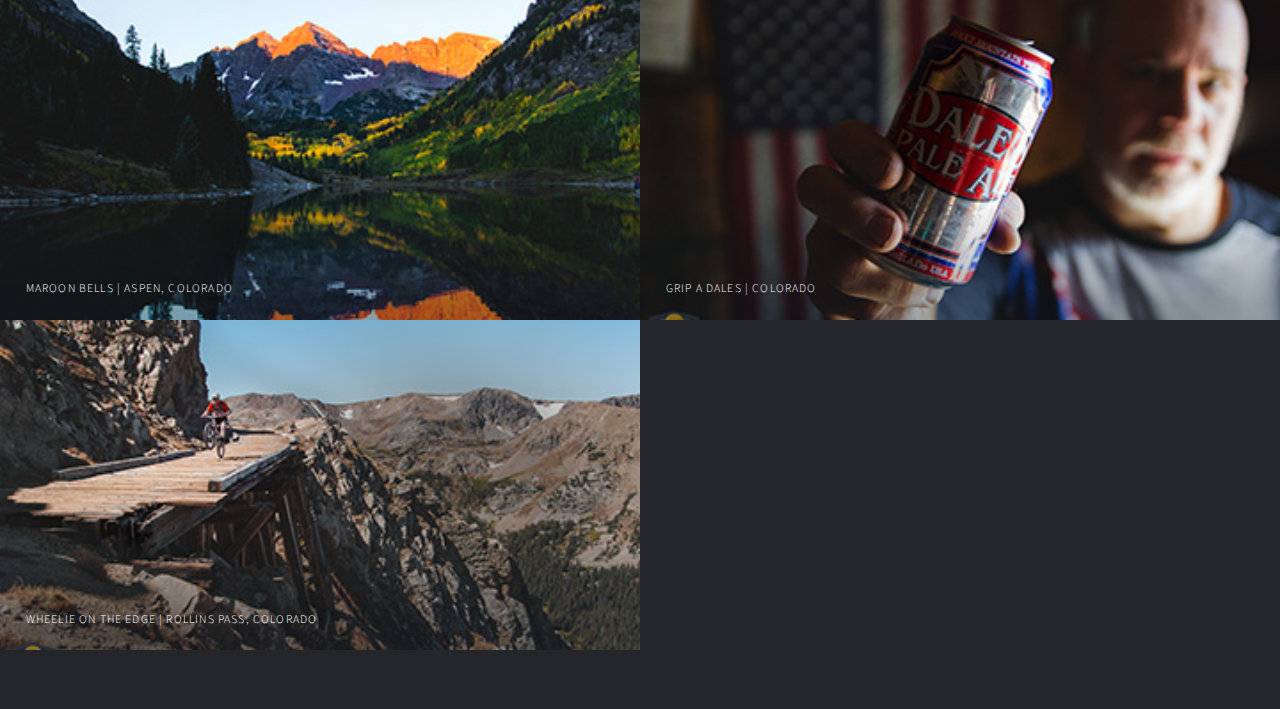
==== commit 2202382d: "Add new photos to index, pre re-order commit" ====
--- a/index.html
+++ b/index.html
@@ -1,298 +1,411 @@
-<!DOCTYPE HTML>
-<!--
-	Michael Eldridge | Digital Design Portfolio
-    Thanks for checking out my site and inspecting my element.
-    Give me a shout if you are interested in working together.
--->
-<html>
-
-<head>
+<!DOCTYPE HTML>
+<!--
+	Michael Eldridge | Digital Design Portfolio
+    Thanks for checking out my site and inspecting my element.
+    Give me a shout if you are interested in working together.
+-->
+<html>
+
+<head>
     <title>Michael Eldridge | Adventure Design Portfolio</title>
-    <meta charset="utf-8" />
-    <meta name="viewport" content="width=device-width, initial-scale=1, user-scalable=no" />
-
-    <!--[if lte IE 8]><script src="assets/js/ie/html5shiv.js"></script><![endif]-->
-    <link rel="stylesheet" href="assets/css/main.css" />
-    <link rel="stylesheet" href="assets/css/styles.css" />
-    <!--[if lte IE 9]><link rel="stylesheet" href="assets/css/ie9.css" /><![endif]-->
-    <!--[if lte IE 8]><link rel="stylesheet" href="assets/css/ie8.css" /><![endif]-->
-    
-    <link rel="icon" type="image/png" href="favicon-32x32.png" sizes="32x32" />
-    <link rel="icon" type="image/png" href="favicon-16x16.png" sizes="16x16" />
-    
-</head>
-
-<body>
-
-    <!-- Wrapper -->
-    <div id="wrapper">
-
-        <!-- Header -->
-        <header class="desktopMenu" id="header"> 
-            <h1><a href="index.html"><strong>Michael Eldridge</strong> Digital Designer</a></h1>
-            <nav>
-                <ul>
-                    <li><a href="#footer" id="about">About</a></li>
-                    <li><a href="index.html" class="active">Stills</a></li>
-                    <li><a href="motion.html">Motion</a></li>
-                    <li><a href="design.html">Design</a></li>
-                    <li><a href="https://aspectnine.tumblr.com/" target="none">Blog</a></li>
-                </ul>
-            </nav>
-        </header>
-
-
-
-        <header class="mobileMenu" id="header">
-            <nav class="mobile-menu">
-                <label for="show-menu" class="show-menu">
-                    <h1><a href="index.html"><strong>Michael Eldridge</strong> Digital Designer</a></h1>
-                    <div class="lines"></div>
-                </label>
-                <input type="checkbox" id="show-menu">
-                <ul id="menu">
-                    <li><a href="#footer" id="about">About</a></li>
-                    <li><a href="index.html" class="active">Stills</a></li>
-                    <li><a href="motion.html">Motion</a></li>
-                    <li><a href="design.html">Design</a></li>
-                    <li><a href="http://www.aspectnine.tumblr.com/" target="none">Blog</a></li>
-                </ul>
-            </nav>
-        </header>
-
-
-        <!-- Main -->
-        <div id="main">
-            <article class="thumb">
-                <a href="images/stills/fulls/04.jpg" class="image"><img src="images/stills/thumbs/04.jpg" alt="" /></a>
-                <h2>Aaron Gwin | Downhill MTB | Mammoth, CA</h2>
-            </article>
-            <article class="thumb">
-                <a href="images/stills/fulls/02.jpg" class="image"><img src="images/stills/thumbs/02.jpg" alt="" /></a>
-                <h2>BMX Race | Dacono, CO</h2>
-            </article>
-            <article class="thumb">
-                <a href="images/stills/fulls/03.jpg" class="image"><img src="images/stills/thumbs/03.jpg" alt="" /></a>
-                <h2>Backcountry Ski | Summit County, CO</h2>
-            </article>
-            <article class="thumb">
-                <a href="images/stills/fulls/blue_pool_feet.jpg" class="image"><img src="images/stills/thumbs/blue_pool_feet.jpg" alt="" /></a>
-                <h2>Just Hang | Blue Pool, Oregon</h2>
-            </article>
-            <article class="thumb">
-                <a href="images/stills/fulls/05.jpg" class="image"><img src="images/stills/thumbs/05.jpg" alt="" /></a>
-                <h2>Skate & Pride | Rocky Mountain National Park</h2>
-            </article>
-            <article class="thumb">
-                <a href="images/stills/fulls/abbi_road.jpg" class="image"><img src="images/stills/thumbs/abbi_road.jpg" alt="" /></a>
-                <h2>On The Road | Oregon</h2>
-            </article>
-            <article class="thumb">
-                <a href="images/stills/fulls/35.jpg" class="image"><img src="images/stills/thumbs/35.jpg" alt="" /></a>
-                <h2>MTB Portrait | Point Reyes, CA</h2>
-            </article>
-            <article class="thumb">
-                <a href="images/stills/fulls/06.jpg" class="image"><img src="images/stills/thumbs/06.jpg" alt="" /></a>
-                <h2>BMX | Lyons, CO</h2>
-            </article>
-            <article class="thumb">
-                <a href="images/stills/fulls/07.jpg" class="image"><img src="images/stills/thumbs/07.jpg" alt="" /></a>
-                <h2>MTB | Santa Cruz, CA </h2>
-            </article>
-            <article class="thumb">
-                <a href="images/stills/fulls/08.jpg" class="image"><img src="images/stills/thumbs/08.jpg" alt="" /></a>
-                <h2>MTB | Santa Cruz, CA</h2>
-            </article>
-            <article class="thumb">
+    <meta charset="utf-8" />
+    <meta name="viewport" content="width=device-width, initial-scale=1, user-scalable=no" />
+
+    <!--[if lte IE 8]><script src="assets/js/ie/html5shiv.js"></script><![endif]-->
+    <link rel="stylesheet" href="assets/css/main.css" />
+    <link rel="stylesheet" href="assets/css/styles.css" />
+    <!--[if lte IE 9]><link rel="stylesheet" href="assets/css/ie9.css" /><![endif]-->
+    <!--[if lte IE 8]><link rel="stylesheet" href="assets/css/ie8.css" /><![endif]-->
+
+    <link rel="icon" type="image/png" href="favicon-32x32.png" sizes="32x32" />
+    <link rel="icon" type="image/png" href="favicon-16x16.png" sizes="16x16" />
+
+</head>
+
+<body>
+
+    <!-- Wrapper -->
+    <div id="wrapper">
+
+        <!-- Header -->
+        <header class="desktopMenu" id="header">
+            <h1><a href="index.html"><strong>Michael Eldridge</strong> Digital Designer</a></h1>
+            <nav>
+                <ul>
+                    <li><a href="#footer" id="about">About</a></li>
+                    <li><a href="index.html" class="active">Stills</a></li>
+                    <li><a href="motion.html">Motion</a></li>
+                    <li><a href="design.html">Design</a></li>
+                    <li><a href="https://aspectnine.tumblr.com/" target="none">Blog</a></li>
+                </ul>
+            </nav>
+        </header>
+
+
+
+        <header class="mobileMenu" id="header">
+            <nav class="mobile-menu">
+                <label for="show-menu" class="show-menu">
+                    <h1><a href="index.html"><strong>Michael Eldridge</strong> Digital Designer</a></h1>
+                    <div class="lines"></div>
+                </label>
+                <input type="checkbox" id="show-menu">
+                <ul id="menu">
+                    <li><a href="#footer" id="about">About</a></li>
+                    <li><a href="index.html" class="active">Stills</a></li>
+                    <li><a href="motion.html">Motion</a></li>
+                    <li><a href="design.html">Design</a></li>
+                    <li><a href="http://www.aspectnine.tumblr.com/" target="none">Blog</a></li>
+                </ul>
+            </nav>
+        </header>
+
+
+        <!-- Main -->
+        <div id="main">
+            <article class="thumb">
+                <a href="images/stills/fulls/04.jpg" class="image"><img src="images/stills/thumbs/04.jpg" alt="" /></a>
+                <h2>Aaron Gwin | Downhill MTB | Mammoth, CA</h2>
+            </article>
+            <article class="thumb">
+                <a href="images/stills/fulls/02.jpg" class="image"><img src="images/stills/thumbs/02.jpg" alt="" /></a>
+                <h2>BMX Race | Dacono, CO</h2>
+            </article>
+            <article class="thumb">
+                <a href="images/stills/fulls/03.jpg" class="image"><img src="images/stills/thumbs/03.jpg" alt="" /></a>
+                <h2>Backcountry Ski | Summit County, CO</h2>
+            </article>
+            <article class="thumb">
+                <a href="images/stills/fulls/blue_pool_feet.jpg" class="image"><img src="images/stills/thumbs/blue_pool_feet.jpg" alt="" /></a>
+                <h2>Just Hang | Blue Pool, Oregon</h2>
+            </article>
+            <article class="thumb">
+                <a href="images/stills/fulls/05.jpg" class="image"><img src="images/stills/thumbs/05.jpg" alt="" /></a>
+                <h2>Skate & Pride | Rocky Mountain National Park</h2>
+            </article>
+            <article class="thumb">
+                <a href="images/stills/fulls/abbi_road.jpg" class="image"><img src="images/stills/thumbs/abbi_road.jpg" alt="" /></a>
+                <h2>On The Road | Oregon</h2>
+            </article>
+            <article class="thumb">
+                <a href="images/stills/fulls/35.jpg" class="image"><img src="images/stills/thumbs/35.jpg" alt="" /></a>
+                <h2>MTB Portrait | Point Reyes, CA</h2>
+            </article>
+            <article class="thumb">
+                <a href="images/stills/fulls/06.jpg" class="image"><img src="images/stills/thumbs/06.jpg" alt="" /></a>
+                <h2>BMX | Lyons, CO</h2>
+            </article>
+            <article class="thumb">
+                <a href="images/stills/fulls/07.jpg" class="image"><img src="images/stills/thumbs/07.jpg" alt="" /></a>
+                <h2>MTB | Santa Cruz, CA </h2>
+            </article>
+            <article class="thumb">
+                <a href="images/stills/fulls/08.jpg" class="image"><img src="images/stills/thumbs/08.jpg" alt="" /></a>
+                <h2>MTB | Santa Cruz, CA</h2>
+            </article>
+            <article class="thumb">
                 <a href="images/stills/fulls/clearwater.jpg" class="image"><img src="images/stills/thumbs/clearwater.jpg" alt="" /></a>
                 <h2>Clearwater Falls | Oregon</h2>
             </article>
             <article class="thumb">
-                <a href="images/stills/fulls/09.jpg" class="image"><img src="images/stills/thumbs/09.jpg" alt="" /></a>
-                <h2>Joey Cordova | BMX | Red Bull Dreamline</h2>
-            </article>
-            <article class="thumb">
-                <a href="images/stills/fulls/11.jpg" class="image"><img src="images/stills/thumbs/11.jpg" alt="" /></a>
-                <h2>Walker Finch | BMX</h2>
-            </article>
-            <article class="thumb">
-                <a href="images/stills/fulls/12.jpg" class="image"><img src="images/stills/thumbs/12.jpg" alt="" /></a>
-                <h2>Walker Finch | BMX</h2>
-            </article>
-            <article class="thumb">
-                <a href="images/stills/fulls/13.jpg" class="image"><img src="images/stills/thumbs/13.jpg" alt="" /></a>
-                <h2>Gaerne Shoes | BMX</h2>
-            </article>
-            <article class="thumb">
-                <a href="images/stills/fulls/01.jpg" class="image"><img src="images/stills/thumbs/01.jpg" alt="" /></a>
-                <h2>Rolling Hills | Niwot, CO</h2>
-            </article>
-            <article class="thumb">
-                <a href="images/stills/fulls/14.jpg" class="image"><img src="images/stills/thumbs/14.jpg" alt="" /></a>
-                <h2>To The Gravel | Longmont, CO</h2>
-            </article>
-            <article class="thumb">
-                <a href="images/stills/fulls/15.jpg" class="image"><img src="images/stills/thumbs/15.jpg" alt="" /></a>
-                <h2>The Lonliest Road | HWY 50 | Nevada</h2>
-            </article>
-            <article class="thumb">
-                <a href="images/stills/fulls/16.jpg" class="image"><img src="images/stills/thumbs/16.jpg" alt="" /></a>
-                <h2>Glaicer Point Road | Yosemite, CA</h2>
-            </article>
-            <article class="thumb">
-                <a href="images/stills/fulls/17.jpg" class="image"><img src="images/stills/thumbs/17.jpg" alt="" /></a>
-                <h2>Gore Lake | Eagles Nest Wilderness, CO</h2>
-            </article>
-            <article class="thumb">
-                <a href="images/stills/fulls/hotbox_soulshine.jpg" class="image"><img src="images/stills/thumbs/hotbox_soulshine.jpg" alt="" /></a>
-                <h2>Hotbox Roasters | Soulshine at Crater Lake</h2>
-            </article>
-            <article class="thumb">
-                <a href="images/stills/fulls/18.jpg" class="image"><img src="images/stills/thumbs/18.jpg" alt="" /></a>
-                <h2>Half Dome | Yosemite, CA</h2>
-            </article>
-            <article class="thumb">
-                <a href="images/stills/fulls/19.jpg" class="image"><img src="images/stills/thumbs/19.jpg" alt="" /></a>
-                <h2>MTB | Crockett, CA</h2>
-            </article>
-            <article class="thumb">
-                <a href="images/stills/fulls/shasta.jpg" class="image"><img src="images/stills/thumbs/shasta.jpg" alt="" /></a>
-                <h2>The Right Road | Mt. Shasta, CA</h2>
-            </article>
-            <article class="thumb">
-                <a href="images/stills/fulls/20.jpg" class="image"><img src="images/stills/thumbs/20.jpg" alt="" /></a>
-                <h2>Portrait | Breckenridge, CO</h2>
-            </article>
-            <article class="thumb">
-                <a href="images/stills/fulls/21.jpg" class="image"><img src="images/stills/thumbs/21.jpg" alt="" /></a>
-                <h2>Lake Tahoe, CA</h2>
-            </article>
-            <article class="thumb">
-                <a href="images/stills/fulls/22.jpg" class="image"><img src="images/stills/thumbs/22.jpg" alt="" /></a>
-                <h2>Portrait | Mammoth Lakes, CA</h2>
-            </article>
-            <article class="thumb">
-                <a href="images/stills/fulls/24.jpg" class="image"><img src="images/stills/thumbs/24.jpg" alt="" /></a>
-                <h2>Tunnel View | Yosemite, CA</h2>
-            </article>
-            <article class="thumb">
-                <a href="images/stills/fulls/26.jpg" class="image"><img src="images/stills/thumbs/26.jpg" alt="" /></a>
-                <h2>Twists & Turns | Moab, UT</h2>
-            </article>
-            <article class="thumb">
-                <a href="images/stills/fulls/27.jpg" class="image"><img src="images/stills/thumbs/27.jpg" alt="" /></a>
-                <h2>Jimmy Smith | BMX</h2>
-            </article>
-            <article class="thumb">
-                <a href="images/stills/fulls/soulshine-01.jpg" class="image"><img src="images/stills/thumbs/soulshine-01.jpg" alt="" /></a>
-                <h2>Hotbox Roasters | Soulshine</h2>
-            </article>
-            <article class="thumb">
-                <a href="images/stills/fulls/43.jpg" class="image"><img src="images/stills/thumbs/43.jpg" alt="" /></a>
-                <h2>Love Your Melon | San Francisco, CA</h2>
-            </article>
-            <article class="thumb">
-                <a href="images/stills/fulls/29.jpg" class="image"><img src="images/stills/thumbs/29.jpg" alt="" /></a>
-                <h2>Foresthill Bridge | Auburn, CA</h2>
-            </article>
-            <article class="thumb">
-                <a href="images/stills/fulls/32.jpg" class="image"><img src="images/stills/thumbs/32.jpg" alt="" /></a>
-                <h2>Mono Lake, CA</h2>
-            </article>
-            <article class="thumb">
-                <a href="images/stills/fulls/33.jpg" class="image"><img src="images/stills/thumbs/33.jpg" alt="" /></a>
-                <h2>Let It Snow</h2>
-            </article>
-            <article class="thumb">
-                <a href="images/stills/fulls/hotbox-01.jpg" class="image"><img src="images/stills/thumbs/hotbox-01.jpg" alt="" /></a>
-                <h2>Hotbox Roasters x Oskar Blues Coffee Porter</h2>
-            </article>
-            <article class="thumb">
-                <a href="images/stills/fulls/38.jpg" class="image"><img src="images/stills/thumbs/38.jpg" alt="" /></a>
-                <h2>Jill Kintner | Downhill MTB</h2>
-            </article>
-            <article class="thumb">
-                <a href="images/stills/fulls/39.jpg" class="image"><img src="images/stills/thumbs/39.jpg" alt="" /></a>
-                <h2>Caroline Buchanan | Downhill MTB</h2>
-            </article>
-            <article class="thumb">
-                <a href="images/stills/fulls/42.jpg" class="image"><img src="images/stills/thumbs/42.jpg" alt="" /></a>
-                <h2>Golden Gate Bridge | San Francisco, CA </h2>
-            </article>
-        </div>
-
-        <!-- Footer -->
-        <footer id="footer" class="panel">
-            <div class="inner split">
-                <div>
-                    <section>
-                        <h2>"Design to Inspire"</h2>
+                <a href="images/stills/fulls/09.jpg" class="image"><img src="images/stills/thumbs/09.jpg" alt="" /></a>
+                <h2>Joey Cordova | BMX | Red Bull Dreamline</h2>
+            </article>
+            <article class="thumb">
+                <a href="images/stills/fulls/11.jpg" class="image"><img src="images/stills/thumbs/11.jpg" alt="" /></a>
+                <h2>Walker Finch | BMX</h2>
+            </article>
+            <article class="thumb">
+                <a href="images/stills/fulls/12.jpg" class="image"><img src="images/stills/thumbs/12.jpg" alt="" /></a>
+                <h2>Walker Finch | BMX</h2>
+            </article>
+            <article class="thumb">
+                <a href="images/stills/fulls/13.jpg" class="image"><img src="images/stills/thumbs/13.jpg" alt="" /></a>
+                <h2>Gaerne Shoes | BMX</h2>
+            </article>
+            <article class="thumb">
+                <a href="images/stills/fulls/01.jpg" class="image"><img src="images/stills/thumbs/01.jpg" alt="" /></a>
+                <h2>Rolling Hills | Niwot, CO</h2>
+            </article>
+            <article class="thumb">
+                <a href="images/stills/fulls/14.jpg" class="image"><img src="images/stills/thumbs/14.jpg" alt="" /></a>
+                <h2>To The Gravel | Longmont, CO</h2>
+            </article>
+            <article class="thumb">
+                <a href="images/stills/fulls/15.jpg" class="image"><img src="images/stills/thumbs/15.jpg" alt="" /></a>
+                <h2>The Lonliest Road | HWY 50 | Nevada</h2>
+            </article>
+            <article class="thumb">
+                <a href="images/stills/fulls/16.jpg" class="image"><img src="images/stills/thumbs/16.jpg" alt="" /></a>
+                <h2>Glaicer Point Road | Yosemite, CA</h2>
+            </article>
+            <article class="thumb">
+                <a href="images/stills/fulls/17.jpg" class="image"><img src="images/stills/thumbs/17.jpg" alt="" /></a>
+                <h2>Gore Lake | Eagles Nest Wilderness, CO</h2>
+            </article>
+            <article class="thumb">
+                <a href="images/stills/fulls/hotbox_soulshine.jpg" class="image"><img src="images/stills/thumbs/hotbox_soulshine.jpg" alt="" /></a>
+                <h2>Hotbox Roasters | Soulshine at Crater Lake</h2>
+            </article>
+            <article class="thumb">
+                <a href="images/stills/fulls/18.jpg" class="image"><img src="images/stills/thumbs/18.jpg" alt="" /></a>
+                <h2>Half Dome | Yosemite, CA</h2>
+            </article>
+            <article class="thumb">
+                <a href="images/stills/fulls/19.jpg" class="image"><img src="images/stills/thumbs/19.jpg" alt="" /></a>
+                <h2>MTB | Crockett, CA</h2>
+            </article>
+            <article class="thumb">
+                <a href="images/stills/fulls/shasta.jpg" class="image"><img src="images/stills/thumbs/shasta.jpg" alt="" /></a>
+                <h2>The Right Road | Mt. Shasta, CA</h2>
+            </article>
+            <article class="thumb">
+                <a href="images/stills/fulls/20.jpg" class="image"><img src="images/stills/thumbs/20.jpg" alt="" /></a>
+                <h2>Portrait | Breckenridge, CO</h2>
+            </article>
+            <article class="thumb">
+                <a href="images/stills/fulls/21.jpg" class="image"><img src="images/stills/thumbs/21.jpg" alt="" /></a>
+                <h2>Lake Tahoe, CA</h2>
+            </article>
+            <article class="thumb">
+                <a href="images/stills/fulls/22.jpg" class="image"><img src="images/stills/thumbs/22.jpg" alt="" /></a>
+                <h2>Portrait | Mammoth Lakes, CA</h2>
+            </article>
+            <article class="thumb">
+                <a href="images/stills/fulls/24.jpg" class="image"><img src="images/stills/thumbs/24.jpg" alt="" /></a>
+                <h2>Tunnel View | Yosemite, CA</h2>
+            </article>
+            <article class="thumb">
+                <a href="images/stills/fulls/26.jpg" class="image"><img src="images/stills/thumbs/26.jpg" alt="" /></a>
+                <h2>Twists & Turns | Moab, UT</h2>
+            </article>
+            <article class="thumb">
+                <a href="images/stills/fulls/27.jpg" class="image"><img src="images/stills/thumbs/27.jpg" alt="" /></a>
+                <h2>Jimmy Smith | BMX</h2>
+            </article>
+            <article class="thumb">
+                <a href="images/stills/fulls/soulshine-01.jpg" class="image"><img src="images/stills/thumbs/soulshine-01.jpg" alt="" /></a>
+                <h2>Hotbox Roasters | Soulshine</h2>
+            </article>
+            <article class="thumb">
+                <a href="images/stills/fulls/43.jpg" class="image"><img src="images/stills/thumbs/43.jpg" alt="" /></a>
+                <h2>Love Your Melon | San Francisco, CA</h2>
+            </article>
+            <article class="thumb">
+                <a href="images/stills/fulls/29.jpg" class="image"><img src="images/stills/thumbs/29.jpg" alt="" /></a>
+                <h2>Foresthill Bridge | Auburn, CA</h2>
+            </article>
+            <article class="thumb">
+                <a href="images/stills/fulls/32.jpg" class="image"><img src="images/stills/thumbs/32.jpg" alt="" /></a>
+                <h2>Mono Lake, CA</h2>
+            </article>
+            <article class="thumb">
+                <a href="images/stills/fulls/33.jpg" class="image"><img src="images/stills/thumbs/33.jpg" alt="" /></a>
+                <h2>Let It Snow</h2>
+            </article>
+            <article class="thumb">
+                <a href="images/stills/fulls/hotbox-01.jpg" class="image"><img src="images/stills/thumbs/hotbox-01.jpg" alt="" /></a>
+                <h2>Hotbox Roasters x Oskar Blues Coffee Porter</h2>
+            </article>
+            <article class="thumb">
+                <a href="images/stills/fulls/38.jpg" class="image"><img src="images/stills/thumbs/38.jpg" alt="" /></a>
+                <h2>Jill Kintner | Downhill MTB</h2>
+            </article>
+            <article class="thumb">
+                <a href="images/stills/fulls/39.jpg" class="image"><img src="images/stills/thumbs/39.jpg" alt="" /></a>
+                <h2>Caroline Buchanan | Downhill MTB</h2>
+            </article>
+            <article class="thumb">
+                <a href="images/stills/fulls/42.jpg" class="image"><img src="images/stills/thumbs/42.jpg" alt="" /></a>
+                <h2>Golden Gate Bridge | San Francisco, CA </h2>
+            </article>
+
+            <!-- New Images Here -->
+
+            <article class="thumb">
+                <a href="images/stills/fulls/ABBI_Flowers.jpg" class="image"><img src="images/stills/thumbs/ABBI_Flowers.jpg" alt="" /></a>
+                <h2>Brainerd Lake | Colorado </h2>
+            </article>
+
+            <article class="thumb">
+                <a href="images/stills/fulls/AlpineTunnel-1.jpg" class="image"><img src="images/stills/thumbs/AlpineTunnel-1.jpg" alt="" /></a>
+                <h2>reeBOOST | Continental Divide, Colorado </h2>
+            </article>
+
+            <article class="thumb">
+                <a href="images/stills/fulls/Beerito_Kayak.jpg" class="image"><img src="images/stills/thumbs/Beerito_Kayak.jpg" alt="" /></a>
+                <h2>Beerito | Gross Res, Colorado </h2>
+            </article>
+
+            <article class="thumb">
+                <a href="images/stills/fulls/DIG_BEERITO.jpg" class="image"><img src="images/stills/thumbs/DIG_BEERITO.jpg" alt="" /></a>
+                <h2>Digin' Beerito | REEB Ranch, Colorado </h2>
+            </article>
+
+            <article class="thumb">
+                <a href="images/stills/fulls/DIG_REEB.jpg" class="image"><img src="images/stills/thumbs/DIG_REEB.jpg" alt="" /></a>
+                <h2>Dig it | REEB Ranch, Colorado </h2>
+            </article>
+
+            <article class="thumb">
+                <a href="images/stills/fulls/Earth_Roamer_Hammock.jpg" class="image"><img src="images/stills/thumbs/Earth_Roamer_Hammock.jpg" alt="" /></a>
+                <h2>Earth Roamer Hangs | Salida, Colorado </h2>
+            </article>
+
+            <article class="thumb">
+                <a href="images/stills/fulls/FISE_01.jpg" class="image"><img src="images/stills/thumbs/FISE_01.jpg" alt="" /></a>
+                <h2>FISE WORLD | Denver, Colorado </h2>
+            </article>
+
+            <article class="thumb">
+                <a href="images/stills/fulls/FISE_02.jpg" class="image"><img src="images/stills/thumbs/FISE_02.jpg" alt="" /></a>
+                <h2>FISE WORLD | Denver, Colorado </h2>
+            </article>
+
+            <article class="thumb">
+                <a href="images/stills/fulls/FISE_03.jpg" class="image"><img src="images/stills/thumbs/FISE_03.jpg" alt="" /></a>
+                <h2>FISE WORLD | Denver, Colorado </h2>
+            </article>
+
+             <article class="thumb">
+                <a href="images/stills/fulls/hotbox_brew.jpg" class="image"><img src="images/stills/thumbs/hotbox_brew.jpg" alt="" /></a>
+                <h2>Camp + Coffee| Leadville, Colorado </h2>
+            </article>
+
+            <article class="thumb">
+                <a href="images/stills/fulls/Leadville_Air.jpg" class="image"><img src="images/stills/thumbs/Leadville_Air.jpg" alt="" /></a>
+                <h2>Mike Murfitt | Leadville, Colorado </h2>
+            </article>
+
+            <article class="thumb">
+                <a href="images/stills/fulls/Murfitt_Chris_Singletrack.jpg" class="image"><img src="images/stills/thumbs/Murfitt_Chris_Singletrack.jpg" alt="" /></a>
+                <h2>Bikes With Friends | Monarch Crest Trail, Colorado </h2>
+            </article>
+
+            <article class="thumb">
+                <a href="images/stills/fulls/Murfitt_Flower_Berm.jpg" class="image"><img src="images/stills/thumbs/Murfitt_Flower_Berm.jpg" alt="" /></a>
+                <h2>Pinned | Monarch Crest Trail, Colorado </h2>
+            </article>
+
+            <article class="thumb">
+                <a href="images/stills/fulls/Murfitt_Jump.jpg" class="image"><img src="images/stills/thumbs/Murfitt_Jump.jpg" alt="" /></a>
+                <h2>Mike Murfitt | Monarch Crest Trail, Colorado </h2>
+            </article>
+
+            <article class="thumb">
+                <a href="images/stills/fulls/RMNP_DreamLake-1.jpg" class="image"><img src="images/stills/thumbs/RMNP_DreamLake-1.jpg" alt="" /></a>
+                <h2>Dream Lake | Rocky Mountain National Park, Colorado </h2>
+            </article>
+
+            <article class="thumb">
+                <a href="images/stills/fulls/RollinsPass_Camping_03.jpg" class="image"><img src="images/stills/thumbs/RollinsPass_Camping_03.jpg" alt="" /></a>
+                <h2>Planning the route| Rollins Pass, Colorado </h2>
+            </article>
+
+            <article class="thumb">
+                <a href="images/stills/fulls/RollinsPass_Camping_Abbi_02.jpg" class="image"><img src="images/stills/thumbs/RollinsPass_Camping_Abbi_02.jpg" alt="" /></a>
+                <h2>Adventuremobile | Rollins Pass, Colorado </h2>
+            </article>
+
+            <article class="thumb">
+                <a href="images/stills/fulls/abbi_truck_fall_02.jpg" class="image"><img src="images/stills/thumbs/abbi_truck_fall_02.jpg" alt="" /></a>
+                <h2>Adventuremobile | Crested Butte, Colorado </h2>
+            </article>
+
+            <article class="thumb">
+                <a href="images/stills/fulls/Lifeproof_Fall.jpg" class="image"><img src="images/stills/thumbs/Lifeproof_Fall.jpg" alt="" /></a>
+                <h2>#liveLifeProof | Crested Butte, Colorado </h2>
+            </article>
+
+            <article class="thumb">
+                <a href="images/stills/fulls/maroonBells_01.jpg" class="image"><img src="images/stills/thumbs/maroonBells_01.jpg" alt="" /></a>
+                <h2>Maroon Bells | Aspen, Colorado </h2>
+            </article>
+
+            <article class="thumb">
+                <a href="images/stills/fulls/sr_dales.jpg" class="image"><img src="images/stills/thumbs/sr_dales.jpg" alt="" /></a>
+                <h2>Grip A Dales | Colorado </h2>
+            </article>
+
+            <article class="thumb">
+                <a href="images/stills/fulls/trestle_wheelie.jpg" class="image"><img src="images/stills/thumbs/trestle_wheelie.jpg" alt="" /></a>
+                <h2>Wheelie on the edge | Rollins Pass, Colorado </h2>
+            </article>
+
+        </div>
+
+        <!-- Footer -->
+        <footer id="footer" class="panel">
+            <div class="inner split">
+                <div>
+                    <section>
+                        <h2>"Design to Inspire"</h2>
                         <p>I am a Colorado based creative with a BFA in Digital Design from the University of Colorado Denver. As a designer I excel at crafting creative solutions to problems using skills research, design, motion graphics and photography. What I love most about my work is the ability to use design and technology to share compelling stories that inspire the masses.
-                        <br>
-                        <br> In my spare time you will find me chasing an adrenaline rush on two wheels or exploring anywhere the mountains. My work is inspired by action, adventure and exploration so I’m always finding ways to get outside and experience new places.</p> 
-                    </section>
-
-                    <section>
-                        <button onclick="visitPage();">View My Resume</button>
-                    </section>
-                    <script>
-                        function visitPage() {
-                            window.location = 'images/Resume/Michael_Eldridge_Resume_2016.pdf';
-                        }
-                    </script>
-
-                    <section>
-                        <br>
-                        <h5><a href="mailto:michael@aspectnine.co" class="icon fa-envelope"> michael@aspectnine.co</a></h5>
-                        <h5><a href="callto:720-839-3686" class="icon fa-phone"> 720.839.3686</a></h5>
-                    </section>
-                    <section>
-                        <ul class="icons">
-                            <li><a href="http://www.instagram.com/aspect9design" class="icon fa-instagram" target="_blank"><span class="label">Instagram</span></a></li>
-                            <li><a href="https://www.facebook.com/aspectninedesign/" class="icon fa-facebook" target="_blank"><span class="label">Facebook</span></a></li>
-                            <li><a href="http://www.twitter.com/bmxermike" class="icon fa-twitter" target="_blank"><span class="label">Twitter</span></a></li>
-                            <li><a href="http://www.vimeo.com/user1849347" class="icon fa-vimeo" target="_blank"><span class="label">Vimeo</span></a></li>
-                            <li><a href="https://www.linkedin.com/in/michael-eldridge-31b7459b" class="icon fa-linkedin" target="_blank"><span class="label">LinkedIn</span></a></li>
-                        </ul>
-                    </section>
-                    <p class="copyright">
-                        &copy; 2016 AspectNine.
-                    </p>
-                </div>
-                <div>
-                    <section>
-                        <div class="aboutImgContainer">
+                        <br>
+                        <br> In my spare time you will find me chasing an adrenaline rush on two wheels or exploring anywhere the mountains. My work is inspired by action, adventure and exploration so I’m always finding ways to get outside and experience new places.</p>
+                    </section>
+
+                    <section>
+                        <button onclick="visitPage();">View My Resume</button>
+                    </section>
+                    <script>
+                        function visitPage() {
+                            window.location = 'images/Resume/Michael_Eldridge_Resume_2016.pdf';
+                        }
+                    </script>
+
+                    <section>
+                        <br>
+                        <h5><a href="mailto:michael@aspectnine.co" class="icon fa-envelope"> michael@aspectnine.co</a></h5>
+                        <h5><a href="callto:720-839-3686" class="icon fa-phone"> 720.839.3686</a></h5>
+                    </section>
+                    <section>
+                        <ul class="icons">
+                            <li><a href="http://www.instagram.com/aspect9design" class="icon fa-instagram" target="_blank"><span class="label">Instagram</span></a></li>
+                            <li><a href="https://www.facebook.com/aspectninedesign/" class="icon fa-facebook" target="_blank"><span class="label">Facebook</span></a></li>
+                            <li><a href="http://www.twitter.com/bmxermike" class="icon fa-twitter" target="_blank"><span class="label">Twitter</span></a></li>
+                            <li><a href="http://www.vimeo.com/user1849347" class="icon fa-vimeo" target="_blank"><span class="label">Vimeo</span></a></li>
+                            <li><a href="https://www.linkedin.com/in/michael-eldridge-31b7459b" class="icon fa-linkedin" target="_blank"><span class="label">LinkedIn</span></a></li>
+                        </ul>
+                    </section>
+                    <p class="copyright">
+                        &copy; 2016 AspectNine.
+                    </p>
+                </div>
+                <div>
+                    <section>
+                        <div class="aboutImgContainer">
                             <img src="images/about/profile-LOGO.png">
-                            <img src="images/about/profile-04.jpg">
-                            <img src="images/about/profile-01.jpg">
-                            <img src="images/about/profile-02.jpg">
-                        </div>
-                    </section>
-                </div>
-            </div>
-        </footer>
-
-    </div>
-
-    <!-- Scripts -->
-    <script src="assets/js/jquery.min.js"></script>
-    <script src="assets/js/jquery.poptrox.min.js"></script>
-    <script src="assets/js/skel.min.js"></script>
-    <script src="assets/js/util.js"></script>
-    <!--[if lte IE 8]><script src="assets/js/ie/respond.min.js"></script><![endif]-->
-    <script src="assets/js/main.js"></script>
-  
-  <!--Google Analytics-->  
-  <script>
-  (function(i,s,o,g,r,a,m){i['GoogleAnalyticsObject']=r;i[r]=i[r]||function(){
-  (i[r].q=i[r].q||[]).push(arguments)},i[r].l=1*new Date();a=s.createElement(o),
-  m=s.getElementsByTagName(o)[0];a.async=1;a.src=g;m.parentNode.insertBefore(a,m)
-  })(window,document,'script','https://www.google-analytics.com/analytics.js','ga');
-
-  ga('create', 'UA-54789432-1', 'auto');
-  ga('send', 'pageview');
-  </script>
-
-</body>
-
+                            <img src="images/about/profile-04.jpg">
+                            <img src="images/about/profile-01.jpg">
+                            <img src="images/about/profile-02.jpg">
+                        </div>
+                    </section>
+                </div>
+            </div>
+        </footer>
+
+    </div>
+
+    <!-- Scripts -->
+    <script src="assets/js/jquery.min.js"></script>
+    <script src="assets/js/jquery.poptrox.min.js"></script>
+    <script src="assets/js/skel.min.js"></script>
+    <script src="assets/js/util.js"></script>
+    <!--[if lte IE 8]><script src="assets/js/ie/respond.min.js"></script><![endif]-->
+    <script src="assets/js/main.js"></script>
+
+  <!--Google Analytics-->
+  <script>
+  (function(i,s,o,g,r,a,m){i['GoogleAnalyticsObject']=r;i[r]=i[r]||function(){
+  (i[r].q=i[r].q||[]).push(arguments)},i[r].l=1*new Date();a=s.createElement(o),
+  m=s.getElementsByTagName(o)[0];a.async=1;a.src=g;m.parentNode.insertBefore(a,m)
+  })(window,document,'script','https://www.google-analytics.com/analytics.js','ga');
+
+  ga('create', 'UA-54789432-1', 'auto');
+  ga('send', 'pageview');
+  </script>
+
+</body>
+
 </html>
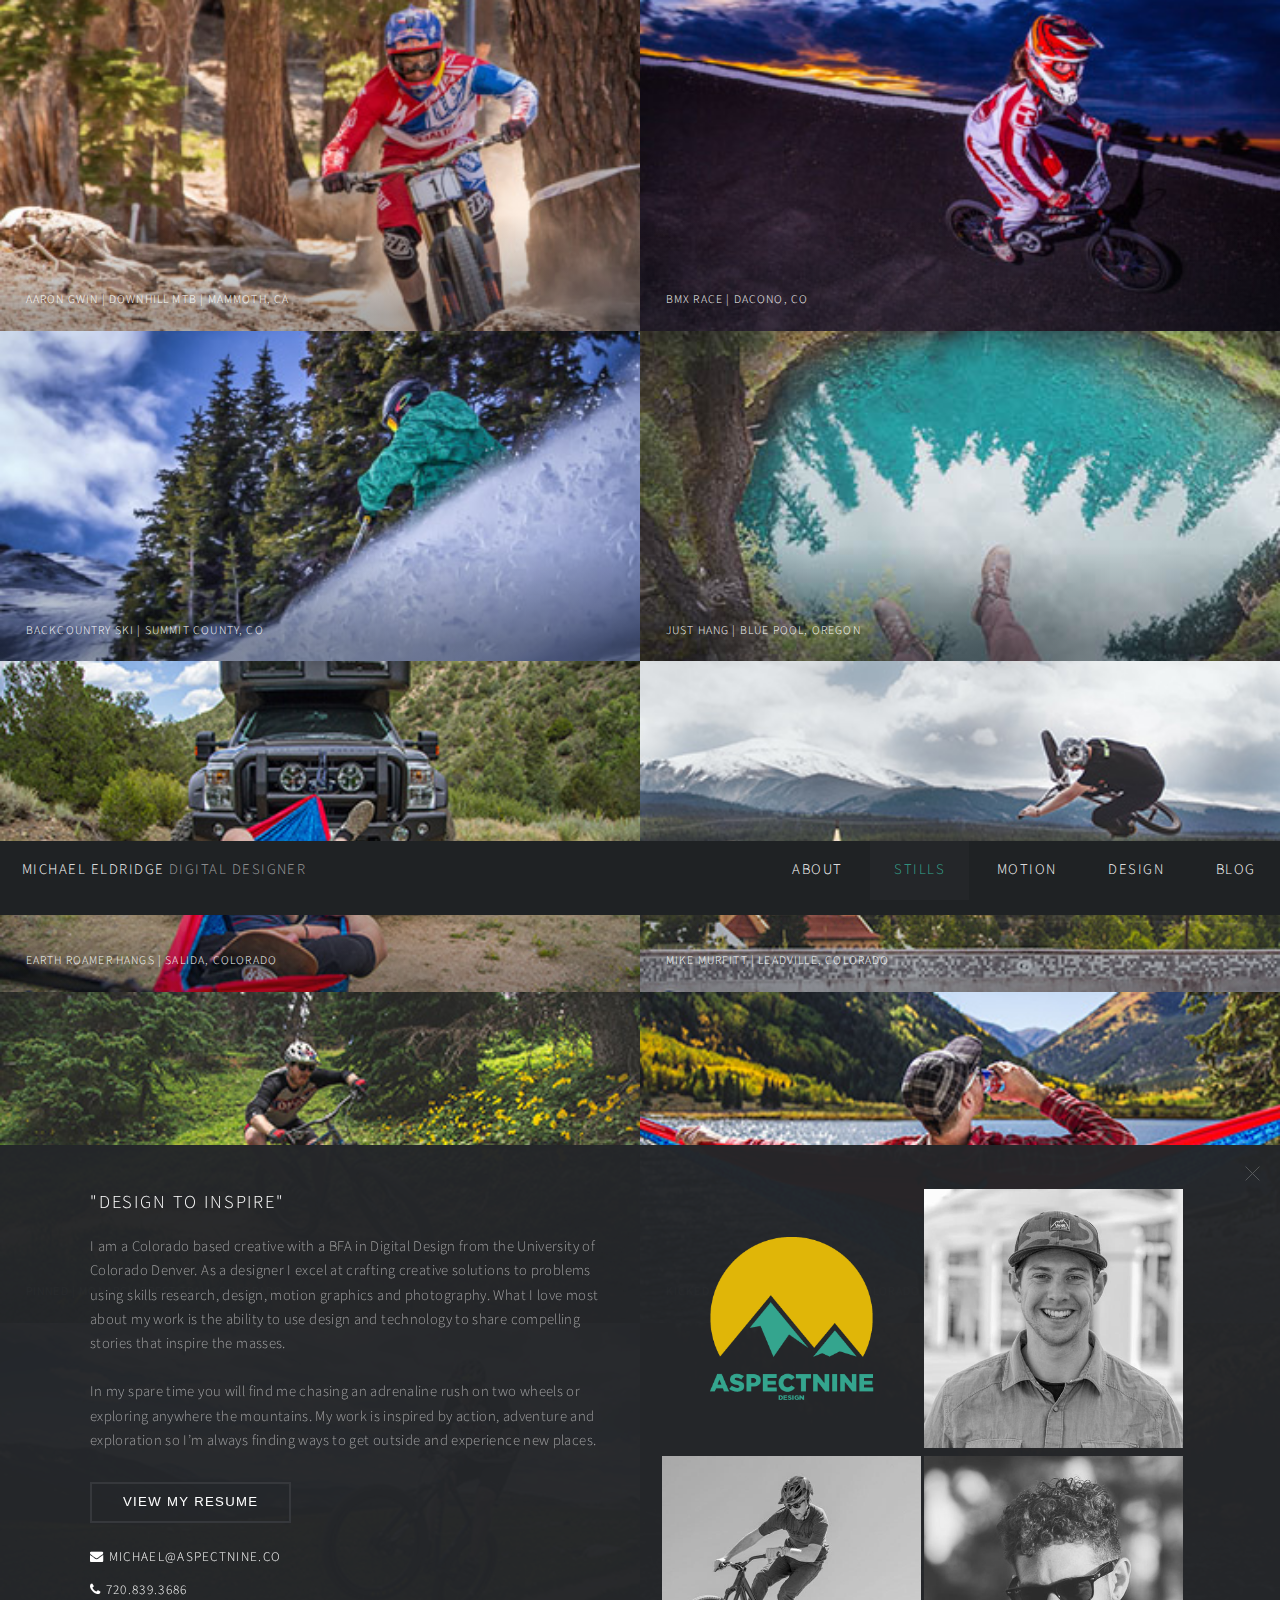
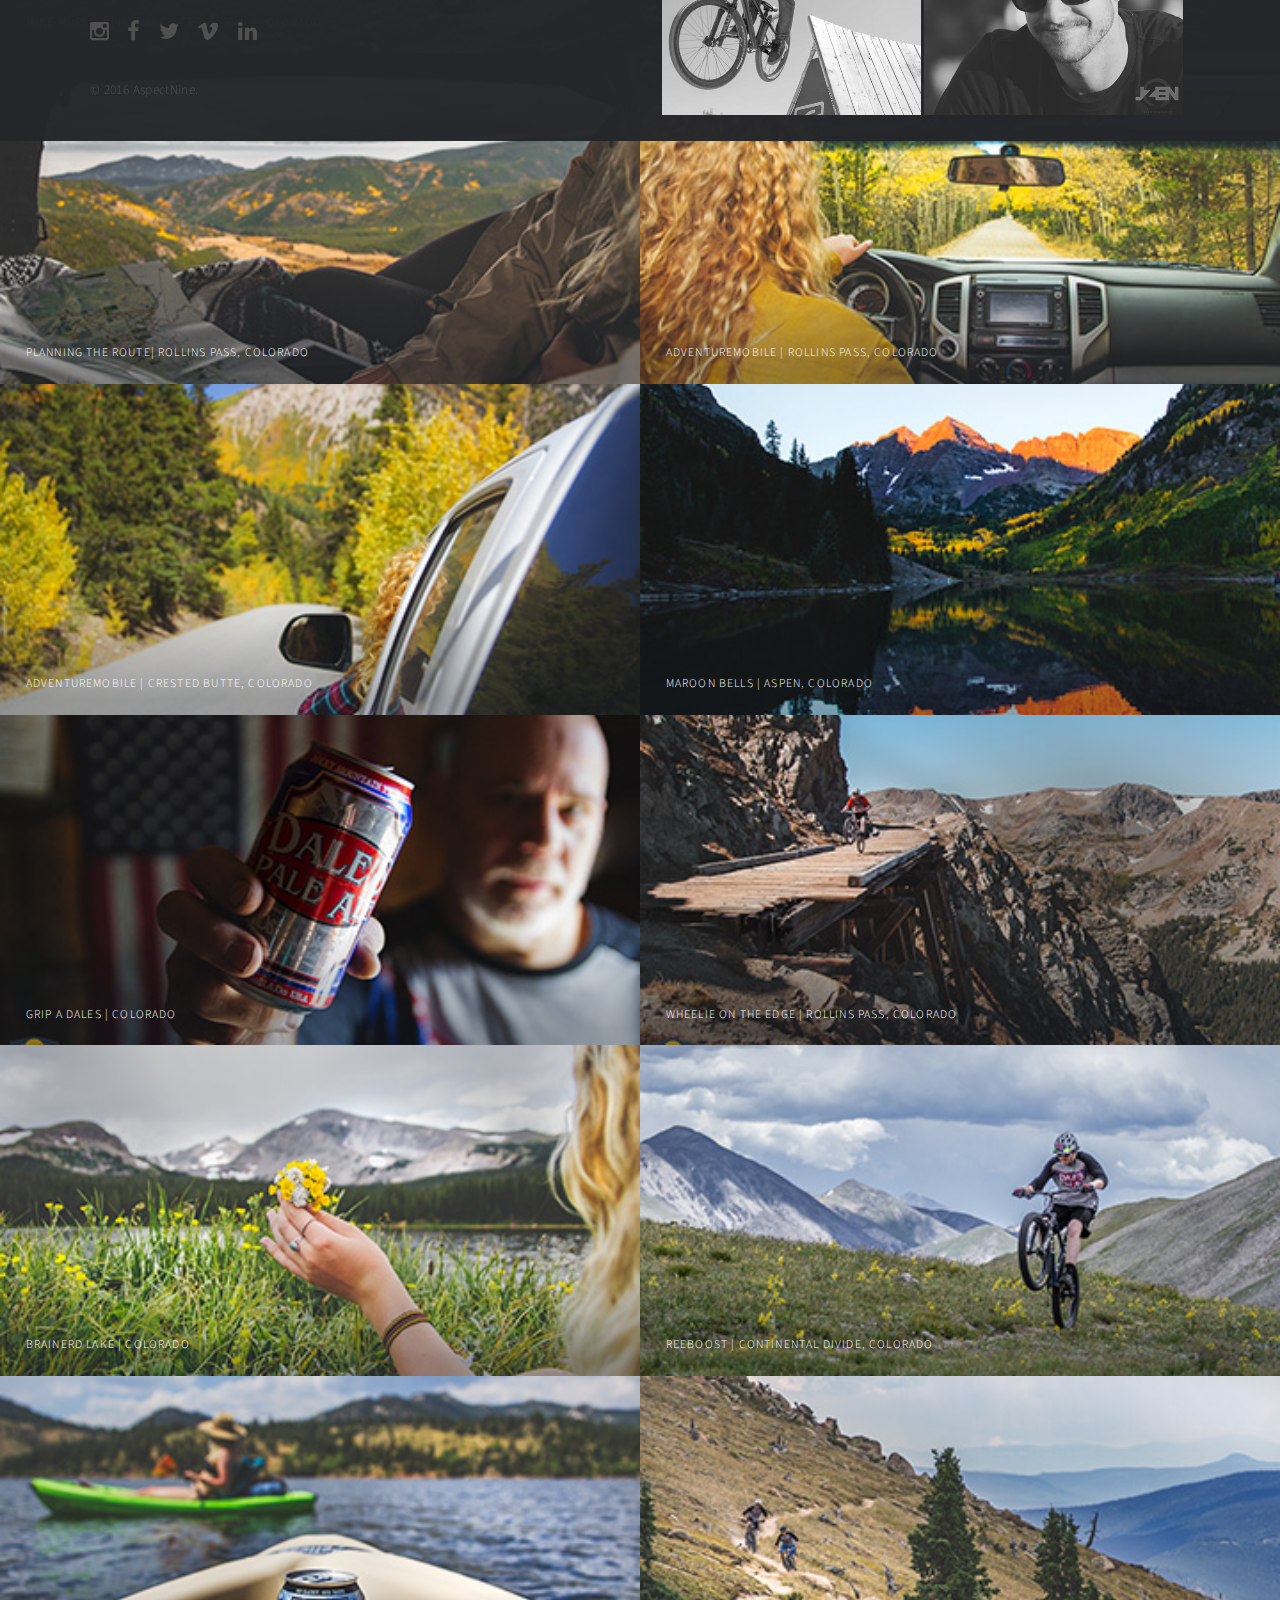
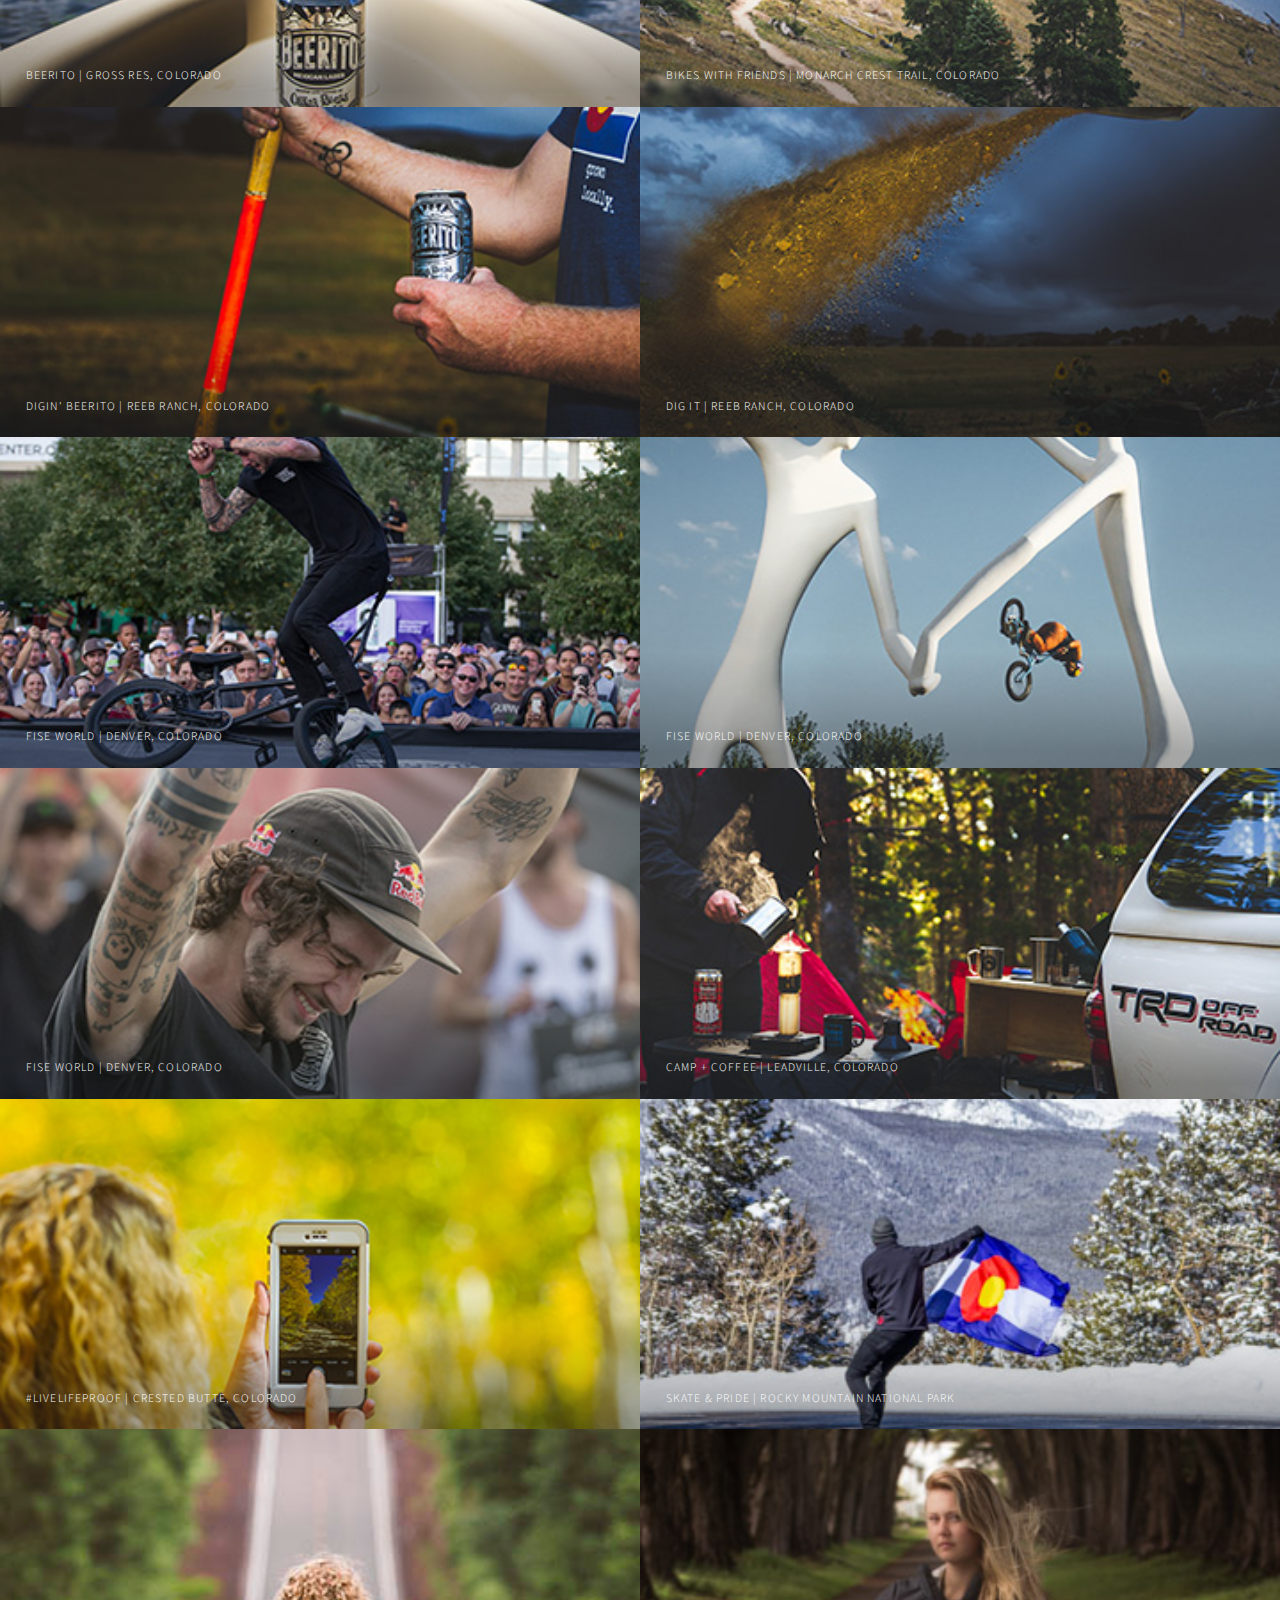
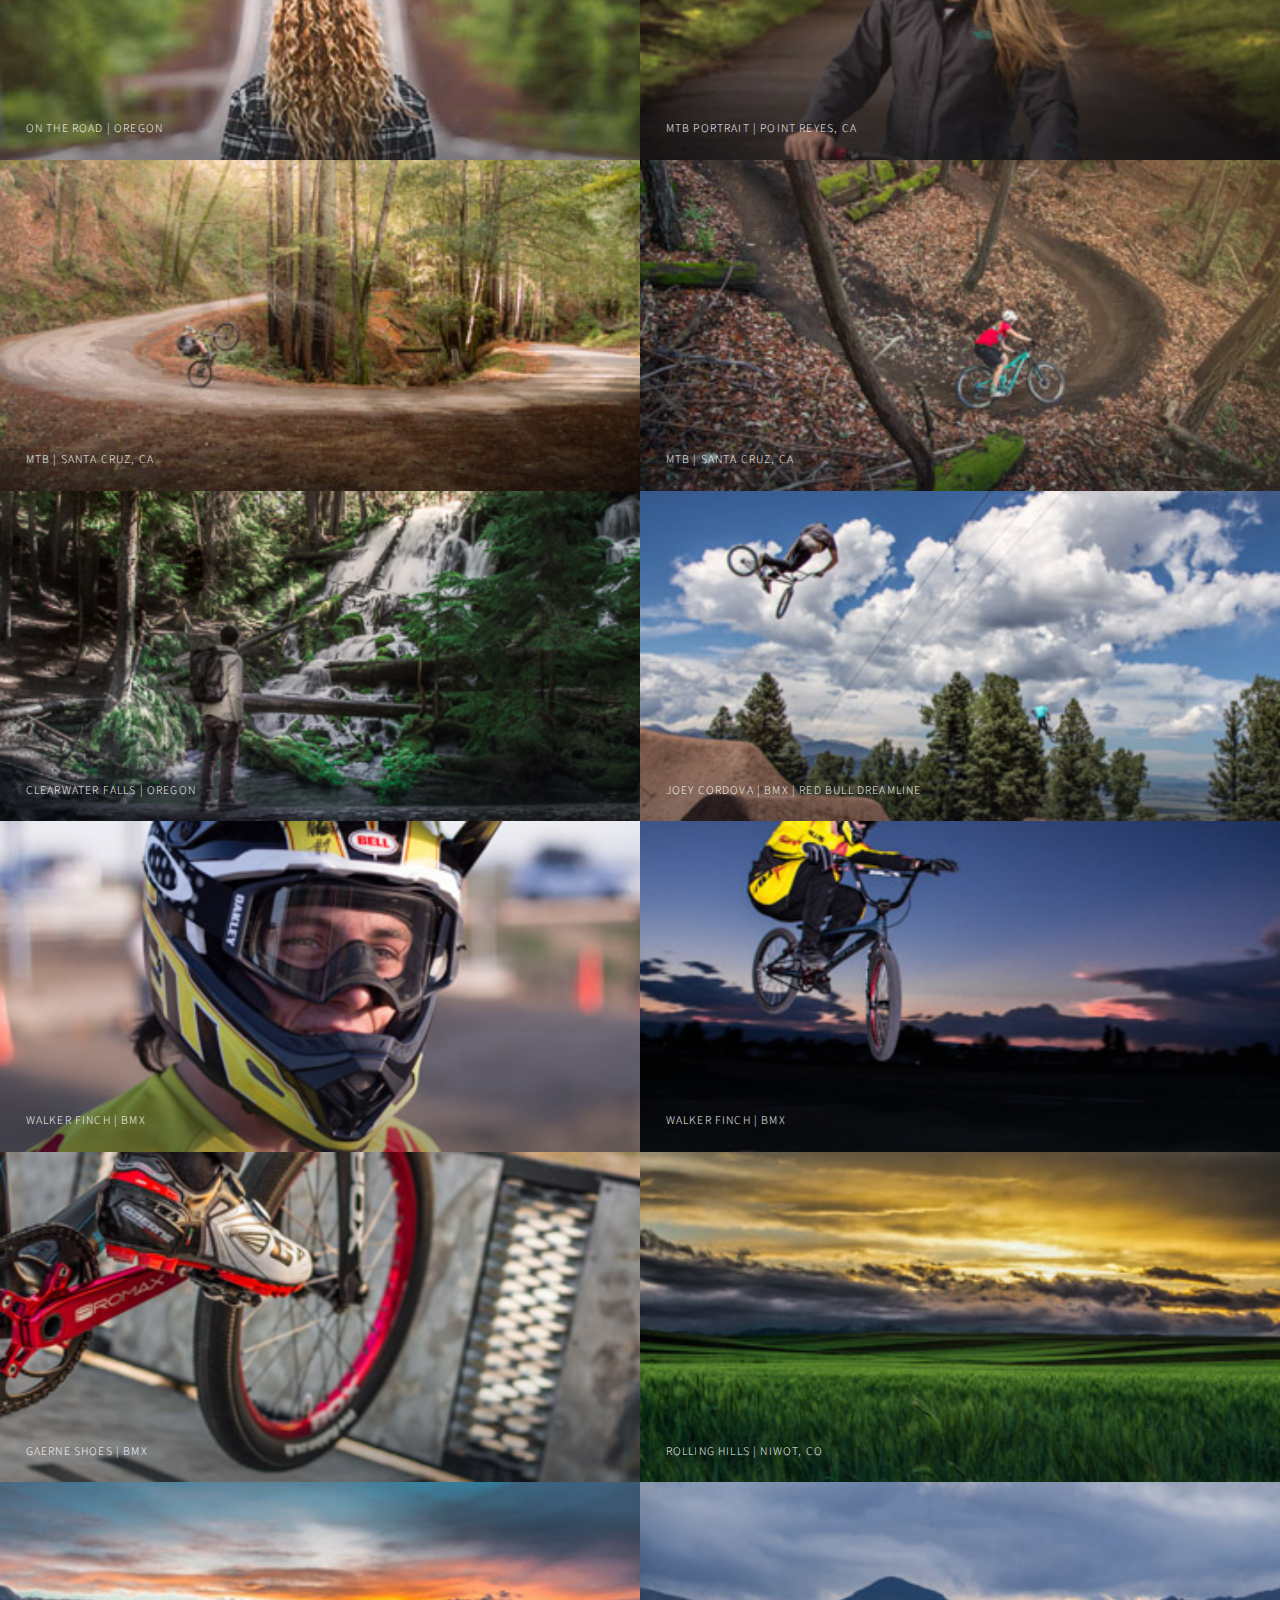
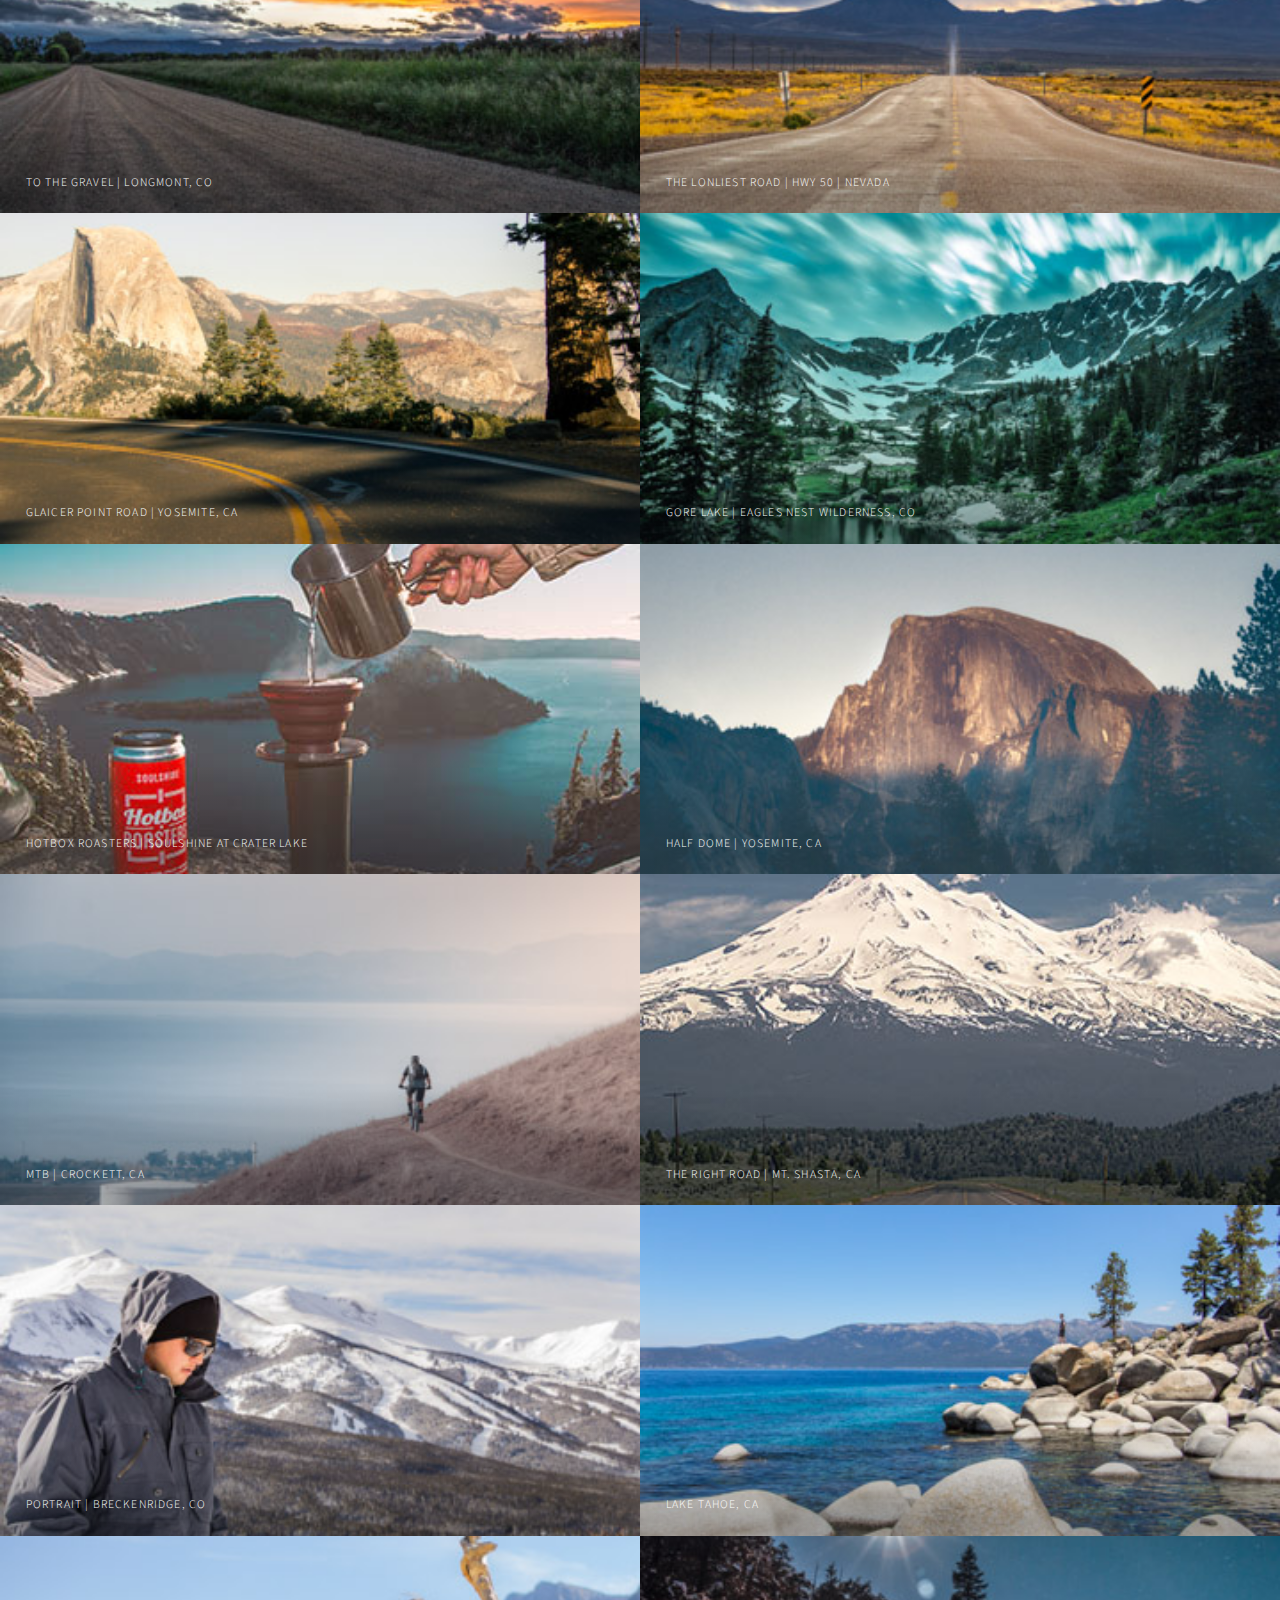
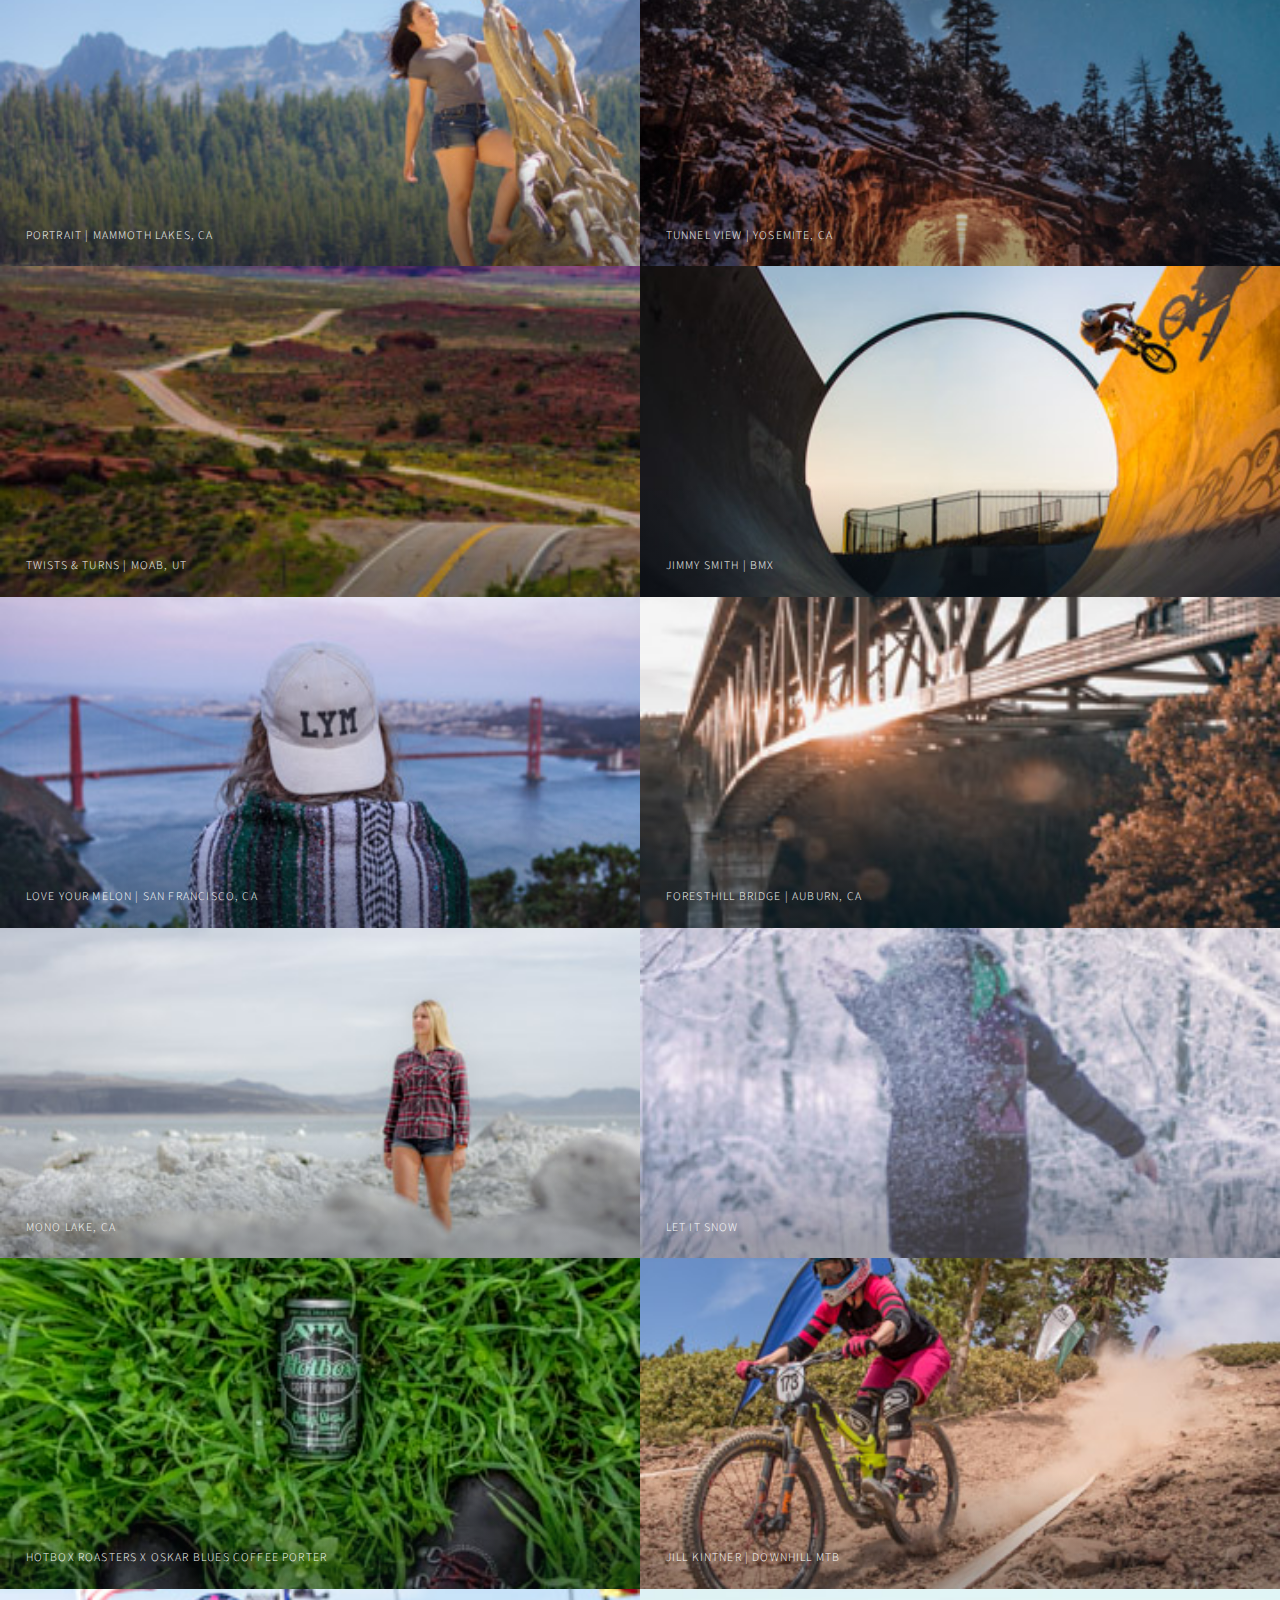
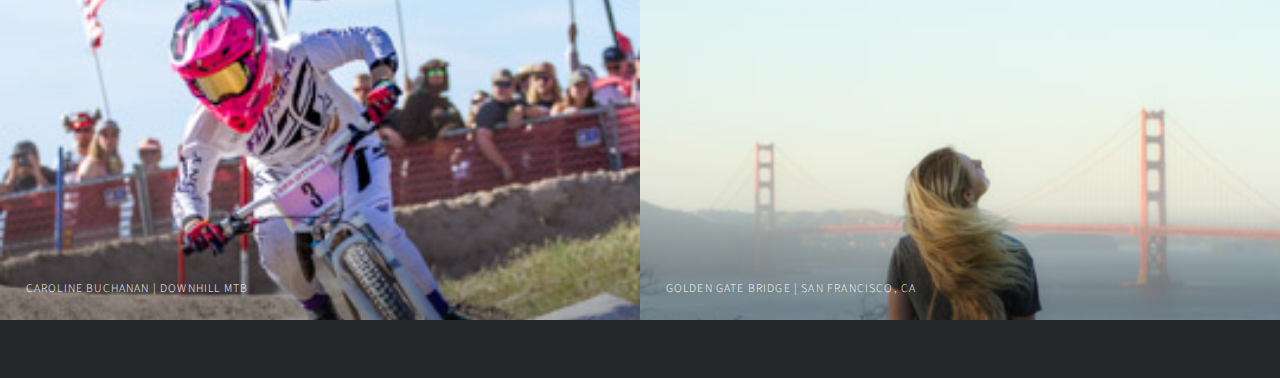
==== commit da323e96: "Update and move order of photos" ====
--- a/index.html
+++ b/index.html
@@ -79,6 +79,98 @@
                 <a href="images/stills/fulls/blue_pool_feet.jpg" class="image"><img src="images/stills/thumbs/blue_pool_feet.jpg" alt="" /></a>
                 <h2>Just Hang | Blue Pool, Oregon</h2>
             </article>
+             <article class="thumb">
+                <a href="images/stills/fulls/Earth_Roamer_Hammock.jpg" class="image"><img src="images/stills/thumbs/Earth_Roamer_Hammock.jpg" alt="" /></a>
+                <h2>Earth Roamer Hangs | Salida, Colorado </h2>
+            </article>
+            <article class="thumb">
+                <a href="images/stills/fulls/Leadville_Air.jpg" class="image"><img src="images/stills/thumbs/Leadville_Air.jpg" alt="" /></a>
+                <h2>Mike Murfitt | Leadville, Colorado </h2>
+            </article>
+            <article class="thumb">
+                <a href="images/stills/fulls/Murfitt_Flower_Berm.jpg" class="image"><img src="images/stills/thumbs/Murfitt_Flower_Berm.jpg" alt="" /></a>
+                <h2>Pinned | Monarch Crest Trail, Colorado </h2>
+            </article>
+            <article class="thumb">
+                <a href="images/stills/fulls/dales.jpg" class="image"><img src="images/stills/thumbs/dales.jpg" alt="" /></a>
+                <h2>Kicked back | Crested Butte, Colorado</h2>
+            </article>
+            <article class="thumb">
+                <a href="images/stills/fulls/Murfitt_Jump.jpg" class="image"><img src="images/stills/thumbs/Murfitt_Jump.jpg" alt="" /></a>
+                <h2>Mike Murfitt | Monarch Crest Trail, Colorado </h2>
+            </article>
+            <article class="thumb">
+                <a href="images/stills/fulls/RMNP_DreamLake-1.jpg" class="image"><img src="images/stills/thumbs/RMNP_DreamLake-1.jpg" alt="" /></a>
+                <h2>Dream Lake | Rocky Mountain National Park, Colorado </h2>
+            </article>
+            <article class="thumb">
+                <a href="images/stills/fulls/RollinsPass_Camping_03.jpg" class="image"><img src="images/stills/thumbs/RollinsPass_Camping_03.jpg" alt="" /></a>
+                <h2>Planning the route| Rollins Pass, Colorado </h2>
+            </article>
+          <article class="thumb">
+                <a href="images/stills/fulls/RollinsPass_Camping_Abbi_02.jpg" class="image"><img src="images/stills/thumbs/RollinsPass_Camping_Abbi_02.jpg" alt="" /></a>
+                <h2>Adventuremobile | Rollins Pass, Colorado </h2>
+            </article>
+            <article class="thumb">
+                <a href="images/stills/fulls/abbi_truck_fall_02.jpg" class="image"><img src="images/stills/thumbs/abbi_truck_fall_02.jpg" alt="" /></a>
+                <h2>Adventuremobile | Crested Butte, Colorado </h2>
+            </article>
+            <article class="thumb">
+                <a href="images/stills/fulls/maroonBells_01.jpg" class="image"><img src="images/stills/thumbs/maroonBells_01.jpg" alt="" /></a>
+                <h2>Maroon Bells | Aspen, Colorado </h2>
+            </article>
+            <article class="thumb">
+                <a href="images/stills/fulls/sr_dales.jpg" class="image"><img src="images/stills/thumbs/sr_dales.jpg" alt="" /></a>
+                <h2>Grip A Dales | Colorado </h2>
+            </article>
+            <article class="thumb">
+                <a href="images/stills/fulls/trestle_wheelie.jpg" class="image"><img src="images/stills/thumbs/trestle_wheelie.jpg" alt="" /></a>
+                <h2>Wheelie on the edge | Rollins Pass, Colorado </h2>
+            </article>
+            <article class="thumb">
+                <a href="images/stills/fulls/ABBI_Flowers.jpg" class="image"><img src="images/stills/thumbs/ABBI_Flowers.jpg" alt="" /></a>
+                <h2>Brainerd Lake | Colorado </h2>
+            </article>
+            <article class="thumb">
+                <a href="images/stills/fulls/AlpineTunnel-1.jpg" class="image"><img src="images/stills/thumbs/AlpineTunnel-1.jpg" alt="" /></a>
+                <h2>reeBOOST | Continental Divide, Colorado </h2>
+            </article>
+            <article class="thumb">
+                <a href="images/stills/fulls/Beerito_Kayak.jpg" class="image"><img src="images/stills/thumbs/Beerito_Kayak.jpg" alt="" /></a>
+                <h2>Beerito | Gross Res, Colorado </h2>
+            </article>
+            <article class="thumb">
+                <a href="images/stills/fulls/Murfitt_Chris_Singletrack.jpg" class="image"><img src="images/stills/thumbs/Murfitt_Chris_Singletrack.jpg" alt="" /></a>
+                <h2>Bikes With Friends | Monarch Crest Trail, Colorado </h2>
+            </article>
+            <article class="thumb">
+                <a href="images/stills/fulls/DIG_BEERITO.jpg" class="image"><img src="images/stills/thumbs/DIG_BEERITO.jpg" alt="" /></a>
+                <h2>Digin' Beerito | REEB Ranch, Colorado </h2>
+            </article>
+            <article class="thumb">
+                <a href="images/stills/fulls/DIG_REEB.jpg" class="image"><img src="images/stills/thumbs/DIG_REEB.jpg" alt="" /></a>
+                <h2>Dig it | REEB Ranch, Colorado </h2>
+            </article>
+            <article class="thumb">
+                <a href="images/stills/fulls/FISE_01.jpg" class="image"><img src="images/stills/thumbs/FISE_01.jpg" alt="" /></a>
+                <h2>FISE WORLD | Denver, Colorado </h2>
+            </article>
+            <article class="thumb">
+                <a href="images/stills/fulls/FISE_02.jpg" class="image"><img src="images/stills/thumbs/FISE_02.jpg" alt="" /></a>
+                <h2>FISE WORLD | Denver, Colorado </h2>
+            </article>
+            <article class="thumb">
+                <a href="images/stills/fulls/FISE_03.jpg" class="image"><img src="images/stills/thumbs/FISE_03.jpg" alt="" /></a>
+                <h2>FISE WORLD | Denver, Colorado </h2>
+            </article>
+             <article class="thumb">
+                <a href="images/stills/fulls/hotbox_brew.jpg" class="image"><img src="images/stills/thumbs/hotbox_brew.jpg" alt="" /></a>
+                <h2>Camp + Coffee | Leadville, Colorado </h2>
+            </article>
+            <article class="thumb">
+                <a href="images/stills/fulls/Lifeproof_Fall.jpg" class="image"><img src="images/stills/thumbs/Lifeproof_Fall.jpg" alt="" /></a>
+                <h2>#liveLifeProof | Crested Butte, Colorado </h2>
+            </article>
             <article class="thumb">
                 <a href="images/stills/fulls/05.jpg" class="image"><img src="images/stills/thumbs/05.jpg" alt="" /></a>
                 <h2>Skate & Pride | Rocky Mountain National Park</h2>
@@ -92,10 +184,6 @@
                 <h2>MTB Portrait | Point Reyes, CA</h2>
             </article>
             <article class="thumb">
-                <a href="images/stills/fulls/06.jpg" class="image"><img src="images/stills/thumbs/06.jpg" alt="" /></a>
-                <h2>BMX | Lyons, CO</h2>
-            </article>
-            <article class="thumb">
                 <a href="images/stills/fulls/07.jpg" class="image"><img src="images/stills/thumbs/07.jpg" alt="" /></a>
                 <h2>MTB | Santa Cruz, CA </h2>
             </article>
@@ -184,10 +272,6 @@
                 <h2>Jimmy Smith | BMX</h2>
             </article>
             <article class="thumb">
-                <a href="images/stills/fulls/soulshine-01.jpg" class="image"><img src="images/stills/thumbs/soulshine-01.jpg" alt="" /></a>
-                <h2>Hotbox Roasters | Soulshine</h2>
-            </article>
-            <article class="thumb">
                 <a href="images/stills/fulls/43.jpg" class="image"><img src="images/stills/thumbs/43.jpg" alt="" /></a>
                 <h2>Love Your Melon | San Francisco, CA</h2>
             </article>
@@ -222,115 +306,7 @@
 
             <!-- New Images Here -->
 
-            <article class="thumb">
-                <a href="images/stills/fulls/ABBI_Flowers.jpg" class="image"><img src="images/stills/thumbs/ABBI_Flowers.jpg" alt="" /></a>
-                <h2>Brainerd Lake | Colorado </h2>
-            </article>
-
-            <article class="thumb">
-                <a href="images/stills/fulls/AlpineTunnel-1.jpg" class="image"><img src="images/stills/thumbs/AlpineTunnel-1.jpg" alt="" /></a>
-                <h2>reeBOOST | Continental Divide, Colorado </h2>
-            </article>
-
-            <article class="thumb">
-                <a href="images/stills/fulls/Beerito_Kayak.jpg" class="image"><img src="images/stills/thumbs/Beerito_Kayak.jpg" alt="" /></a>
-                <h2>Beerito | Gross Res, Colorado </h2>
-            </article>
-
-            <article class="thumb">
-                <a href="images/stills/fulls/DIG_BEERITO.jpg" class="image"><img src="images/stills/thumbs/DIG_BEERITO.jpg" alt="" /></a>
-                <h2>Digin' Beerito | REEB Ranch, Colorado </h2>
-            </article>
-
-            <article class="thumb">
-                <a href="images/stills/fulls/DIG_REEB.jpg" class="image"><img src="images/stills/thumbs/DIG_REEB.jpg" alt="" /></a>
-                <h2>Dig it | REEB Ranch, Colorado </h2>
-            </article>
-
-            <article class="thumb">
-                <a href="images/stills/fulls/Earth_Roamer_Hammock.jpg" class="image"><img src="images/stills/thumbs/Earth_Roamer_Hammock.jpg" alt="" /></a>
-                <h2>Earth Roamer Hangs | Salida, Colorado </h2>
-            </article>
-
-            <article class="thumb">
-                <a href="images/stills/fulls/FISE_01.jpg" class="image"><img src="images/stills/thumbs/FISE_01.jpg" alt="" /></a>
-                <h2>FISE WORLD | Denver, Colorado </h2>
-            </article>
-
-            <article class="thumb">
-                <a href="images/stills/fulls/FISE_02.jpg" class="image"><img src="images/stills/thumbs/FISE_02.jpg" alt="" /></a>
-                <h2>FISE WORLD | Denver, Colorado </h2>
-            </article>
-
-            <article class="thumb">
-                <a href="images/stills/fulls/FISE_03.jpg" class="image"><img src="images/stills/thumbs/FISE_03.jpg" alt="" /></a>
-                <h2>FISE WORLD | Denver, Colorado </h2>
-            </article>
-
-             <article class="thumb">
-                <a href="images/stills/fulls/hotbox_brew.jpg" class="image"><img src="images/stills/thumbs/hotbox_brew.jpg" alt="" /></a>
-                <h2>Camp + Coffee| Leadville, Colorado </h2>
-            </article>
-
-            <article class="thumb">
-                <a href="images/stills/fulls/Leadville_Air.jpg" class="image"><img src="images/stills/thumbs/Leadville_Air.jpg" alt="" /></a>
-                <h2>Mike Murfitt | Leadville, Colorado </h2>
-            </article>
-
-            <article class="thumb">
-                <a href="images/stills/fulls/Murfitt_Chris_Singletrack.jpg" class="image"><img src="images/stills/thumbs/Murfitt_Chris_Singletrack.jpg" alt="" /></a>
-                <h2>Bikes With Friends | Monarch Crest Trail, Colorado </h2>
-            </article>
-
-            <article class="thumb">
-                <a href="images/stills/fulls/Murfitt_Flower_Berm.jpg" class="image"><img src="images/stills/thumbs/Murfitt_Flower_Berm.jpg" alt="" /></a>
-                <h2>Pinned | Monarch Crest Trail, Colorado </h2>
-            </article>
-
-            <article class="thumb">
-                <a href="images/stills/fulls/Murfitt_Jump.jpg" class="image"><img src="images/stills/thumbs/Murfitt_Jump.jpg" alt="" /></a>
-                <h2>Mike Murfitt | Monarch Crest Trail, Colorado </h2>
-            </article>
-
-            <article class="thumb">
-                <a href="images/stills/fulls/RMNP_DreamLake-1.jpg" class="image"><img src="images/stills/thumbs/RMNP_DreamLake-1.jpg" alt="" /></a>
-                <h2>Dream Lake | Rocky Mountain National Park, Colorado </h2>
-            </article>
-
-            <article class="thumb">
-                <a href="images/stills/fulls/RollinsPass_Camping_03.jpg" class="image"><img src="images/stills/thumbs/RollinsPass_Camping_03.jpg" alt="" /></a>
-                <h2>Planning the route| Rollins Pass, Colorado </h2>
-            </article>
-
-            <article class="thumb">
-                <a href="images/stills/fulls/RollinsPass_Camping_Abbi_02.jpg" class="image"><img src="images/stills/thumbs/RollinsPass_Camping_Abbi_02.jpg" alt="" /></a>
-                <h2>Adventuremobile | Rollins Pass, Colorado </h2>
-            </article>
-
-            <article class="thumb">
-                <a href="images/stills/fulls/abbi_truck_fall_02.jpg" class="image"><img src="images/stills/thumbs/abbi_truck_fall_02.jpg" alt="" /></a>
-                <h2>Adventuremobile | Crested Butte, Colorado </h2>
-            </article>
-
-            <article class="thumb">
-                <a href="images/stills/fulls/Lifeproof_Fall.jpg" class="image"><img src="images/stills/thumbs/Lifeproof_Fall.jpg" alt="" /></a>
-                <h2>#liveLifeProof | Crested Butte, Colorado </h2>
-            </article>
-
-            <article class="thumb">
-                <a href="images/stills/fulls/maroonBells_01.jpg" class="image"><img src="images/stills/thumbs/maroonBells_01.jpg" alt="" /></a>
-                <h2>Maroon Bells | Aspen, Colorado </h2>
-            </article>
-
-            <article class="thumb">
-                <a href="images/stills/fulls/sr_dales.jpg" class="image"><img src="images/stills/thumbs/sr_dales.jpg" alt="" /></a>
-                <h2>Grip A Dales | Colorado </h2>
-            </article>
-
-            <article class="thumb">
-                <a href="images/stills/fulls/trestle_wheelie.jpg" class="image"><img src="images/stills/thumbs/trestle_wheelie.jpg" alt="" /></a>
-                <h2>Wheelie on the edge | Rollins Pass, Colorado </h2>
-            </article>
+
 
         </div>
 
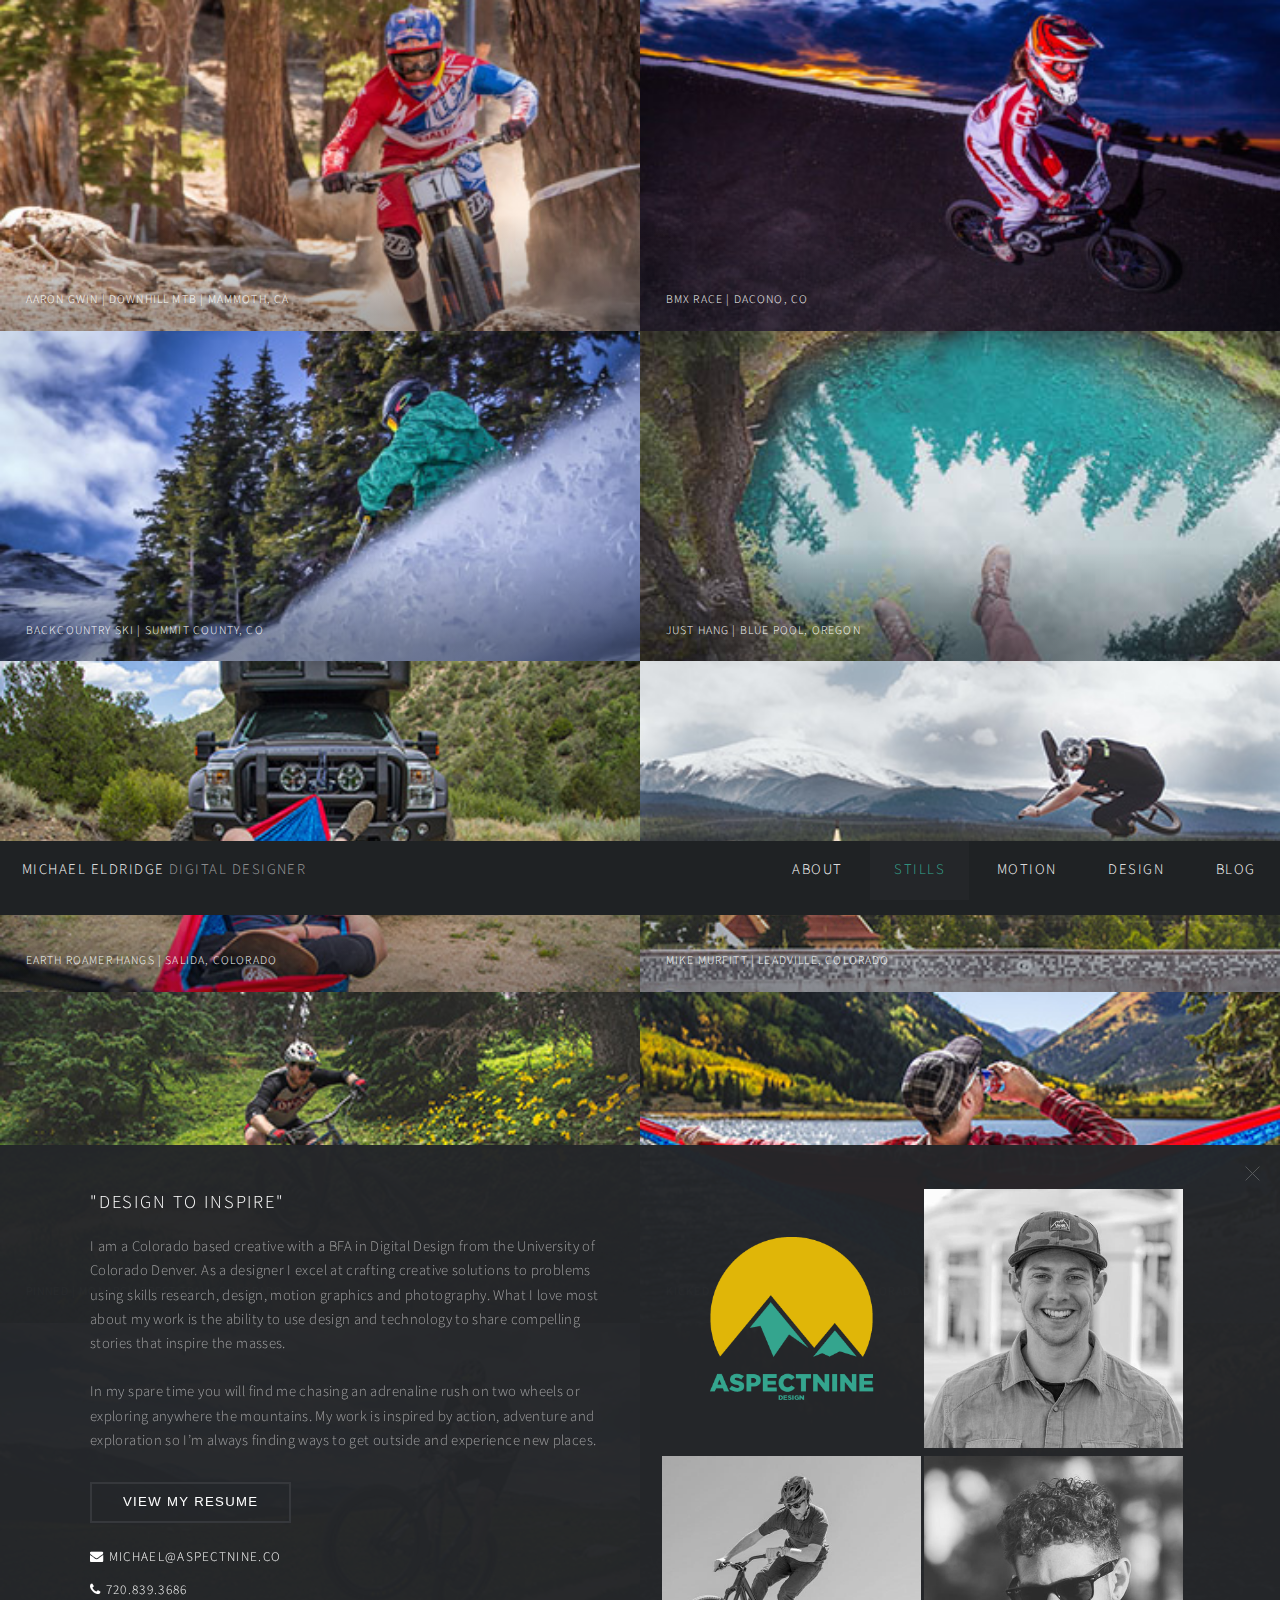
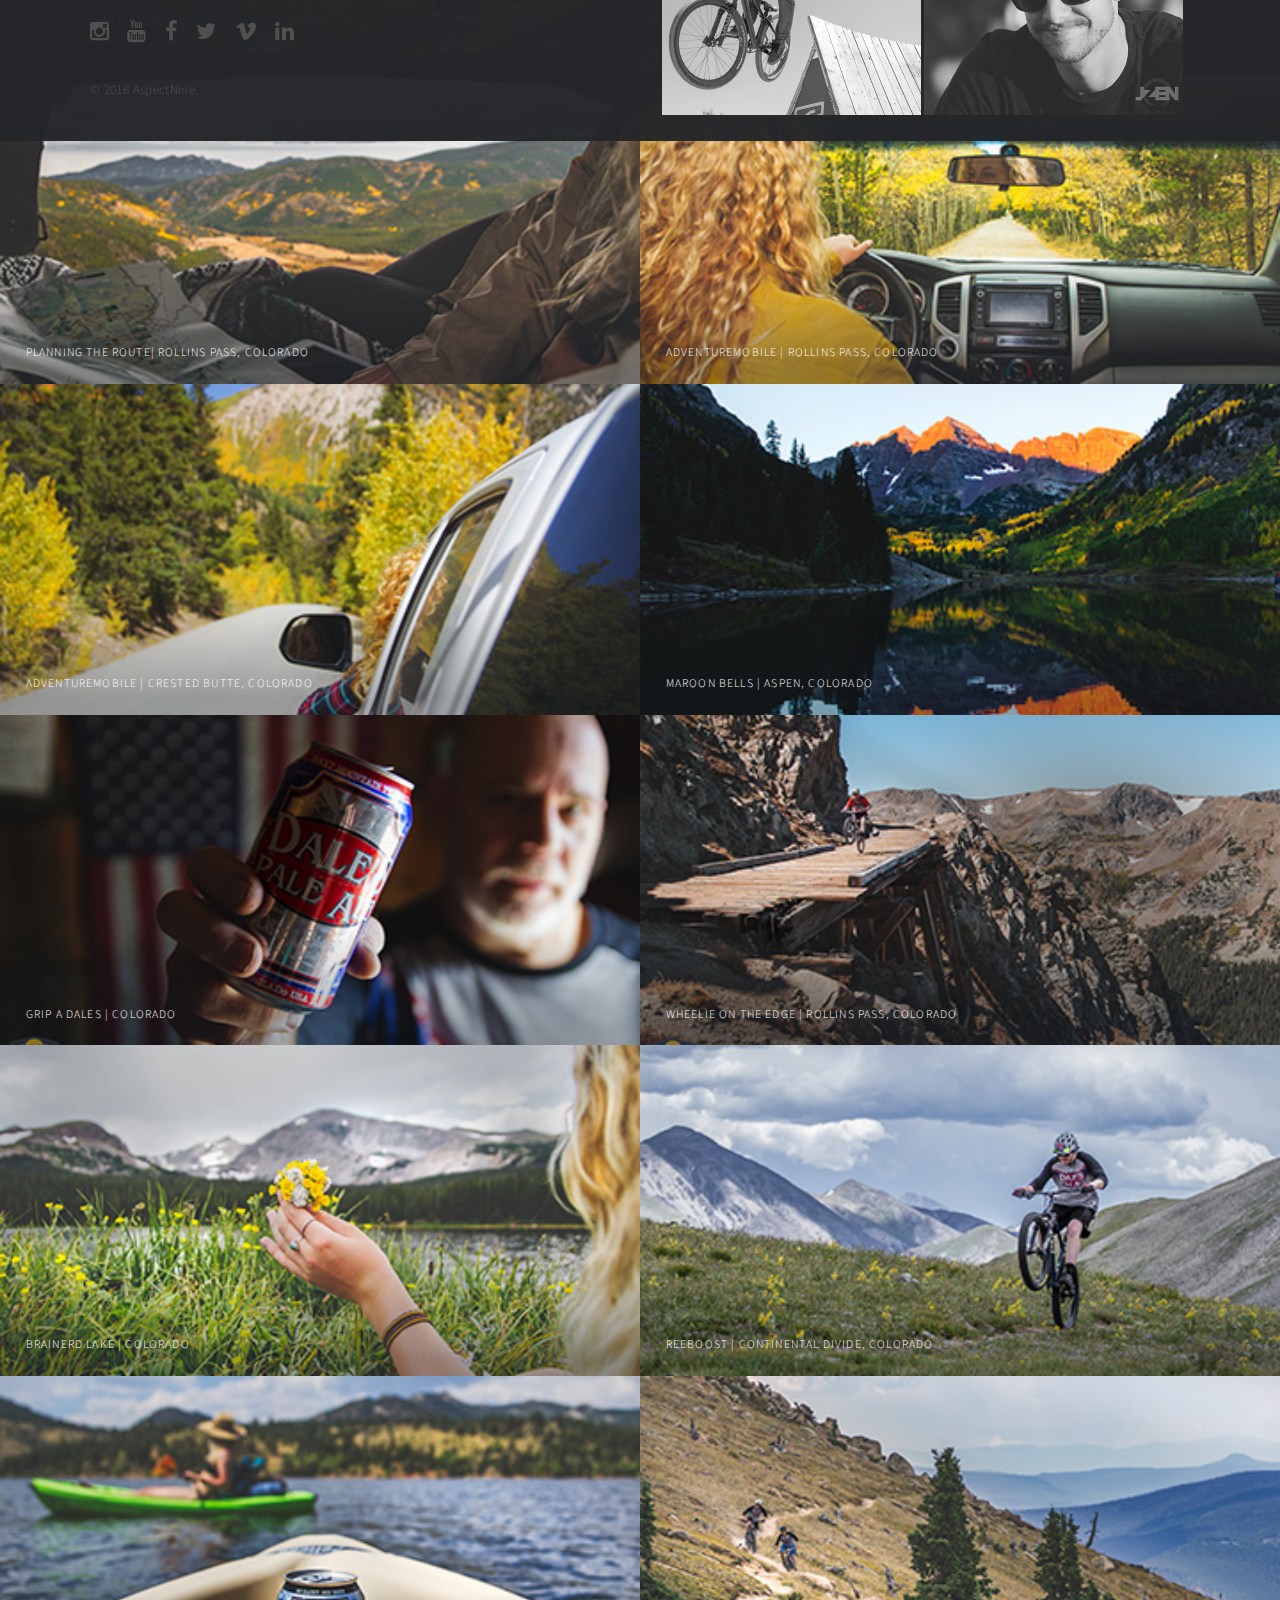
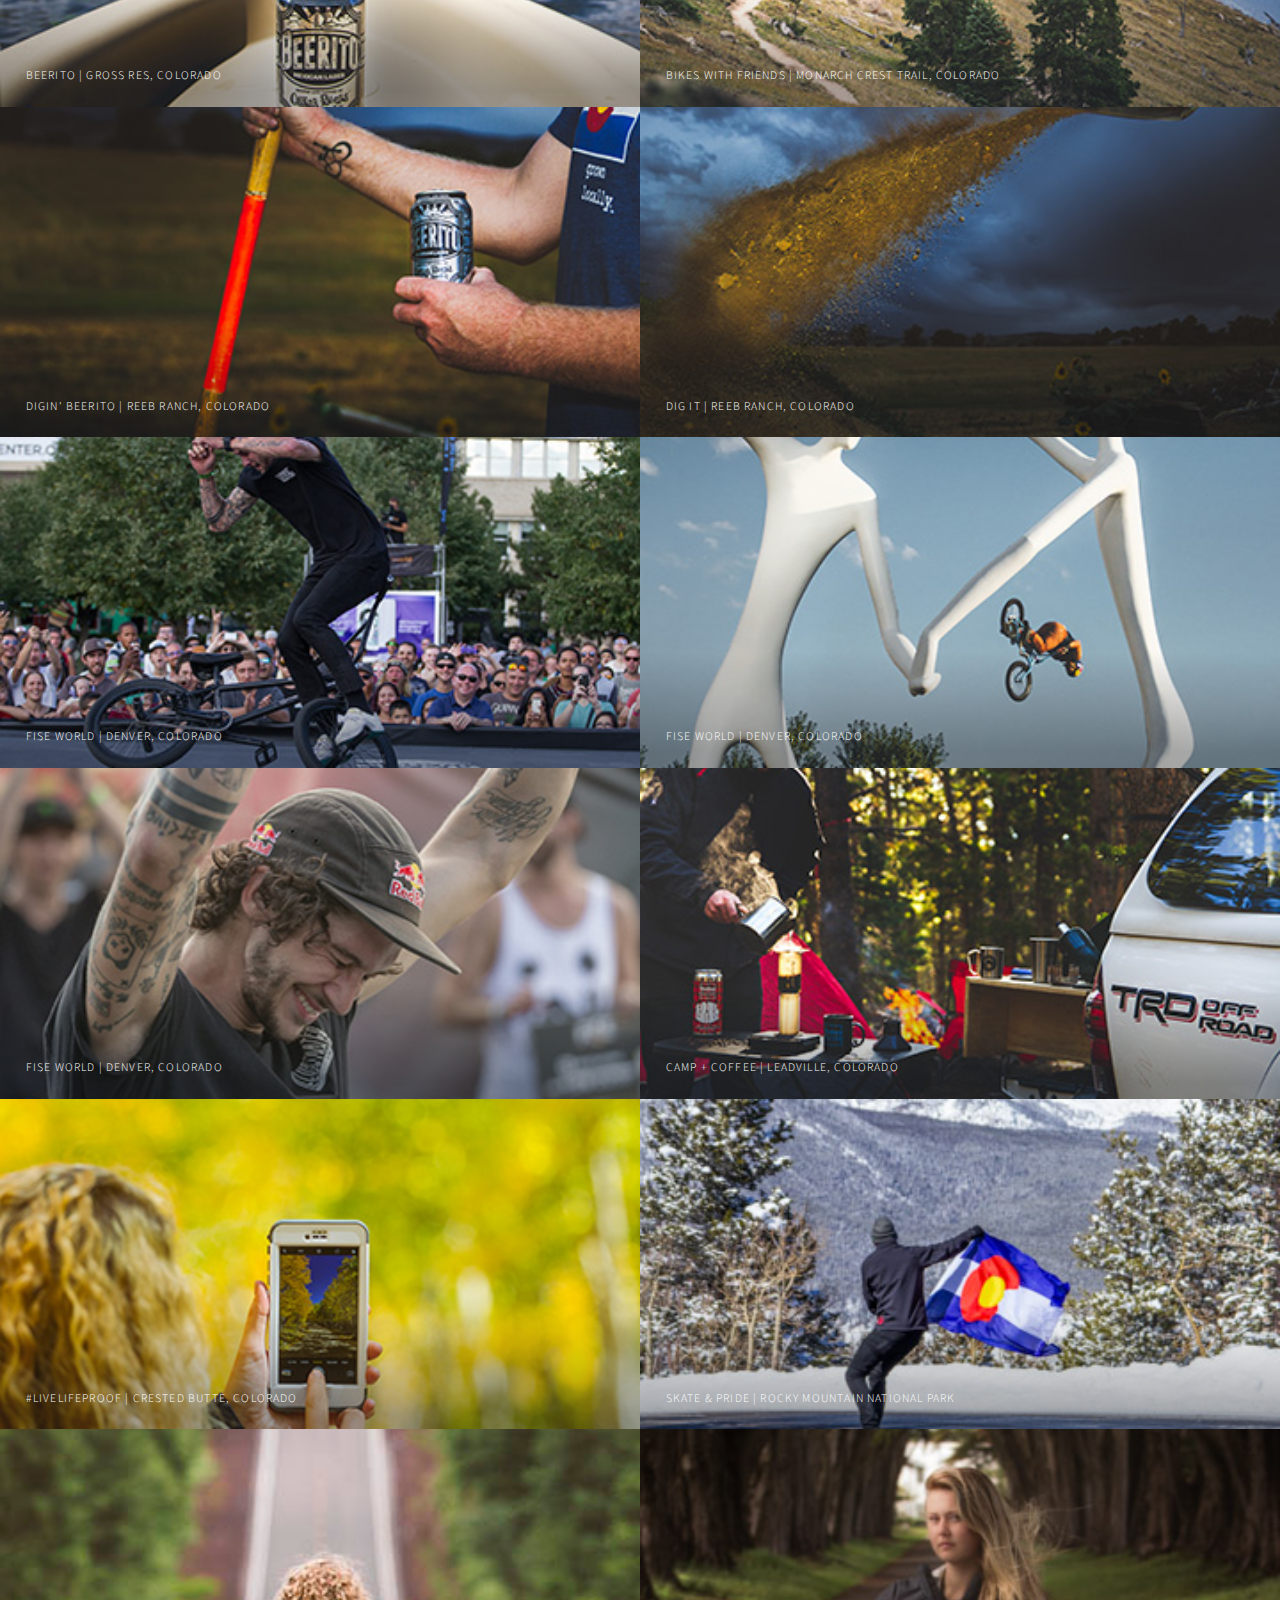
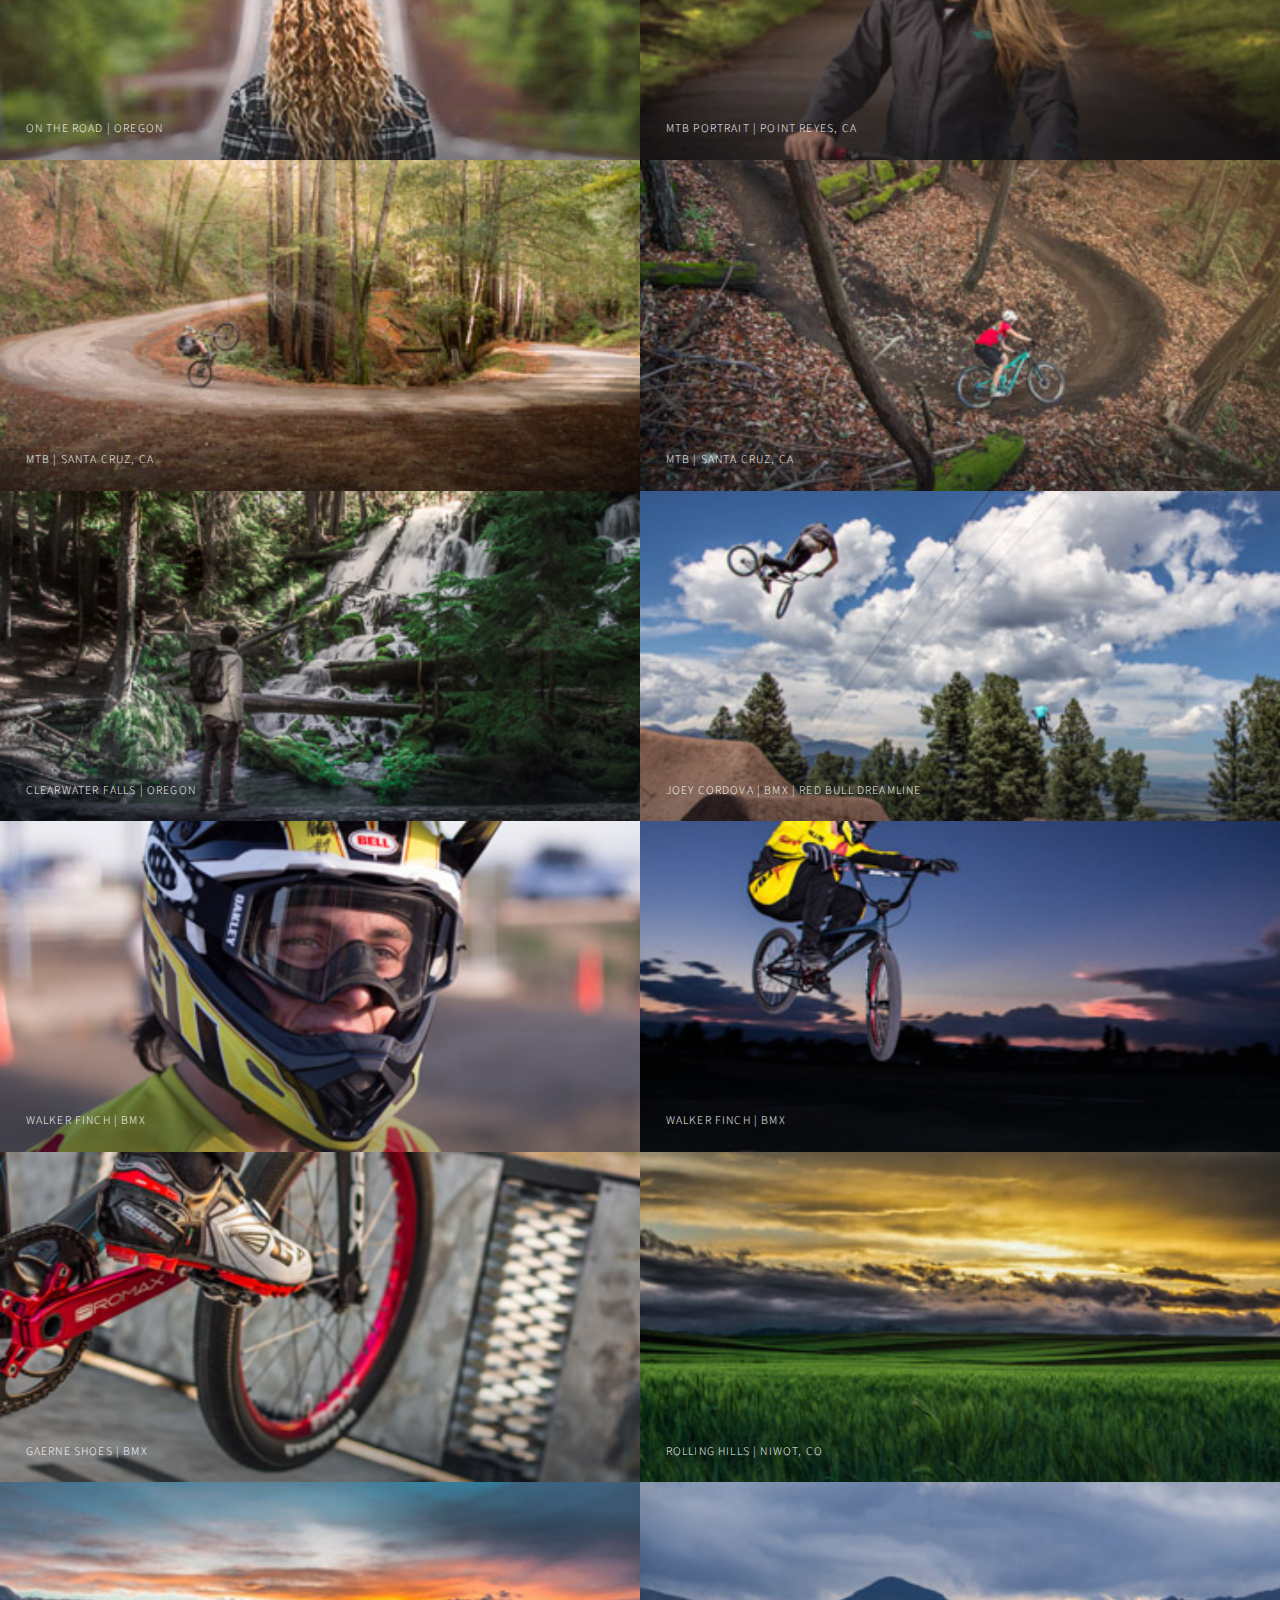
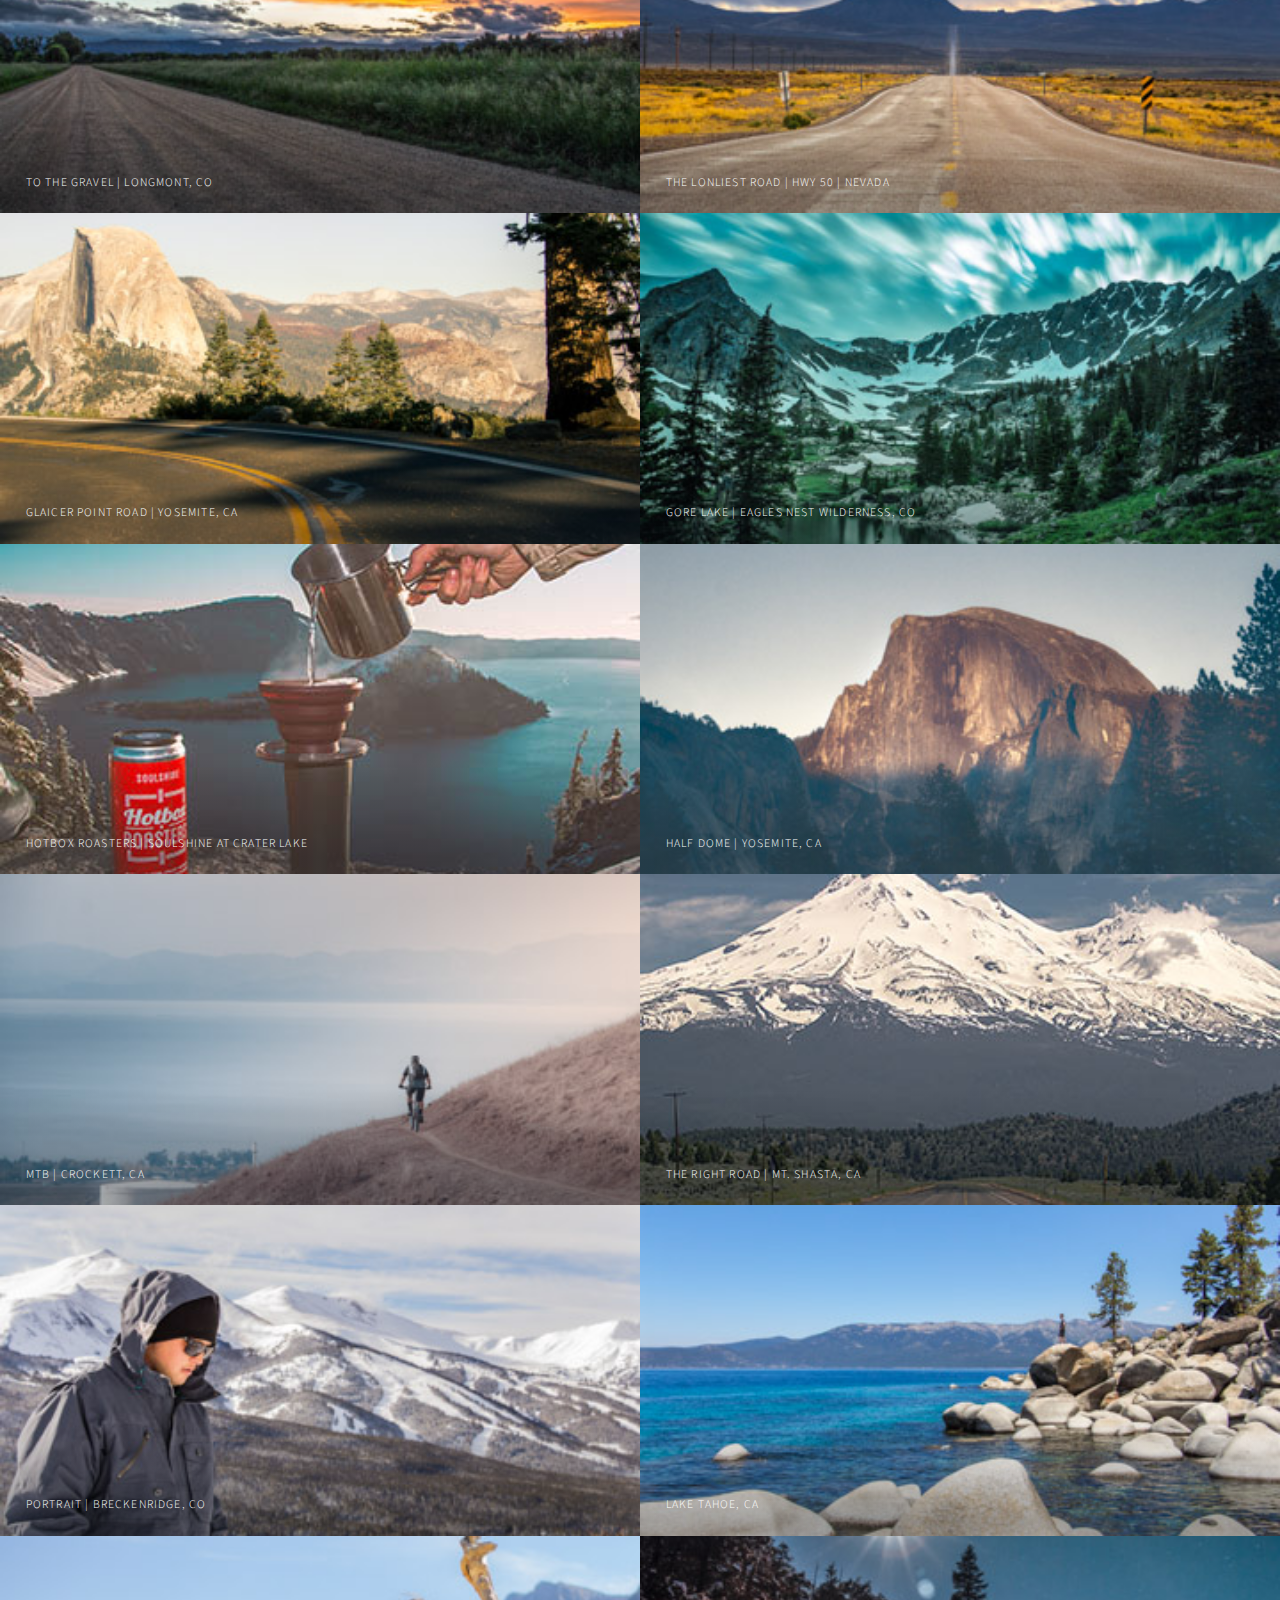
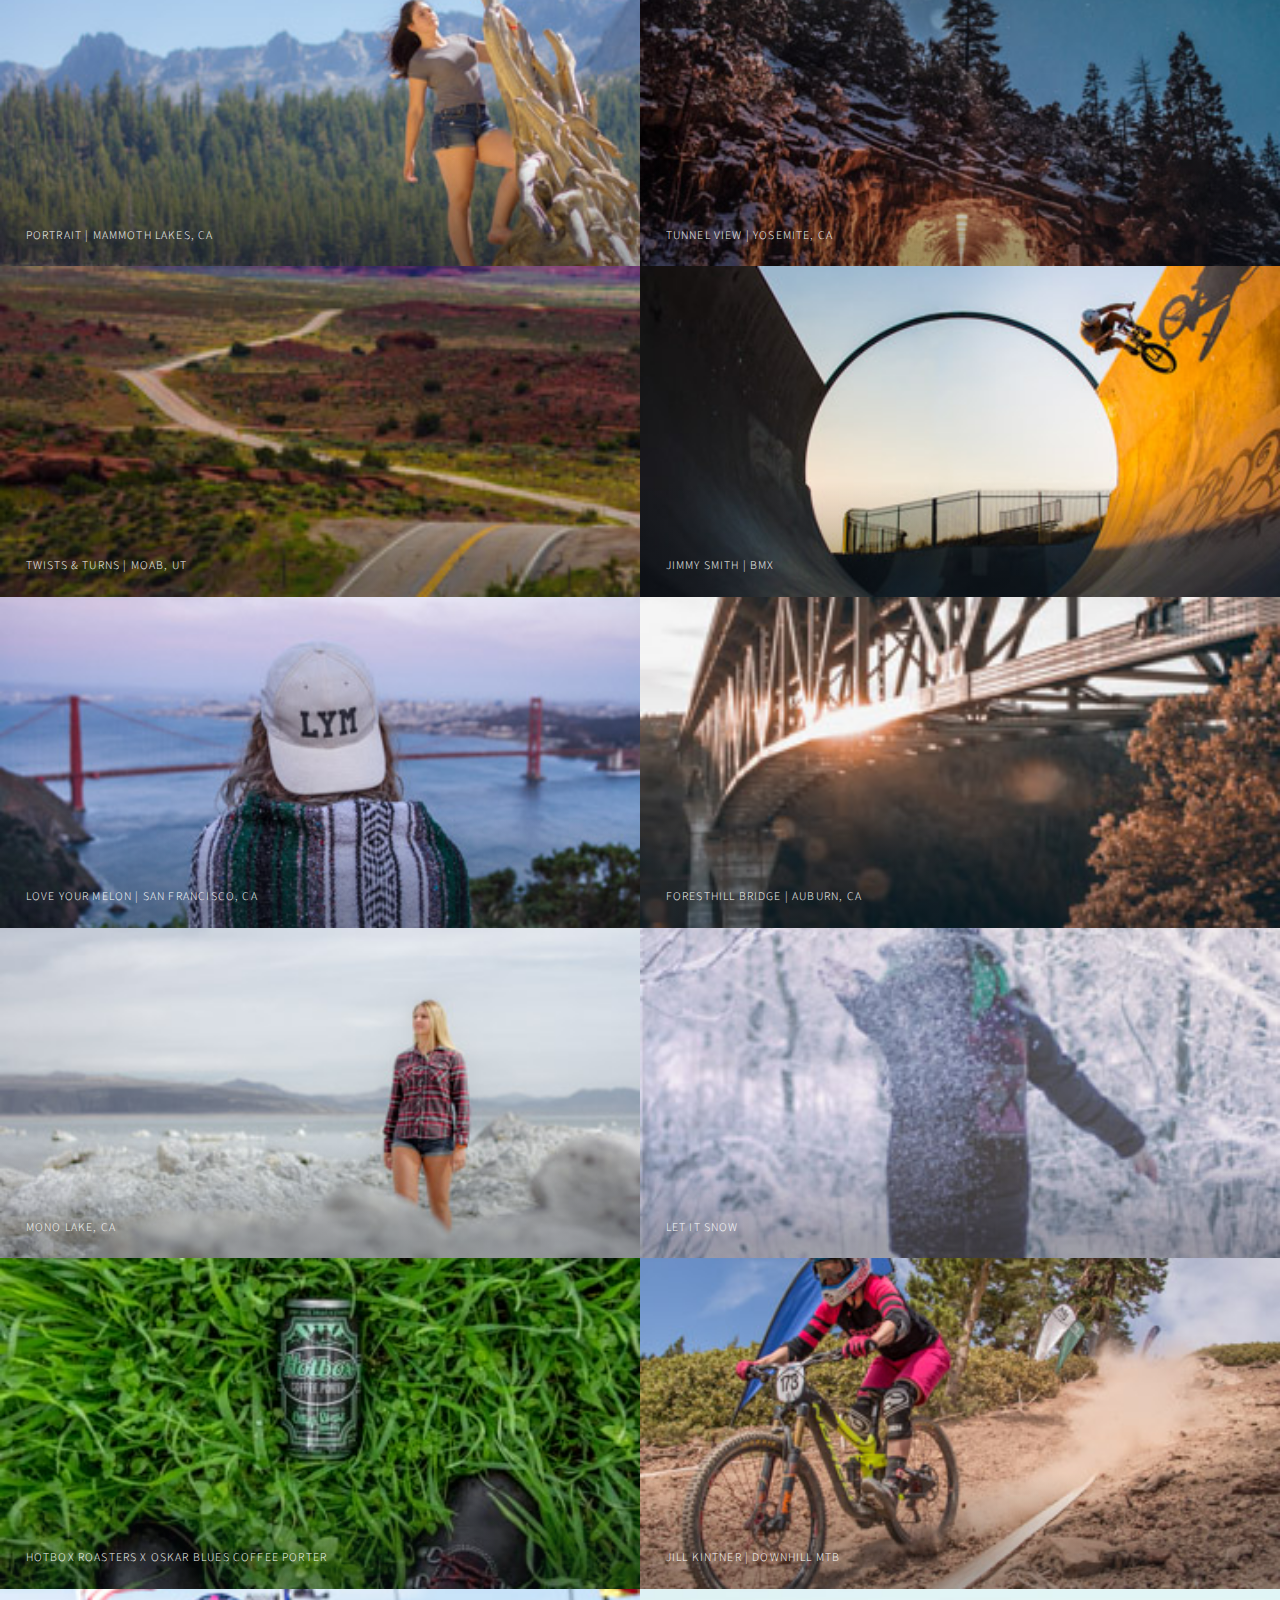
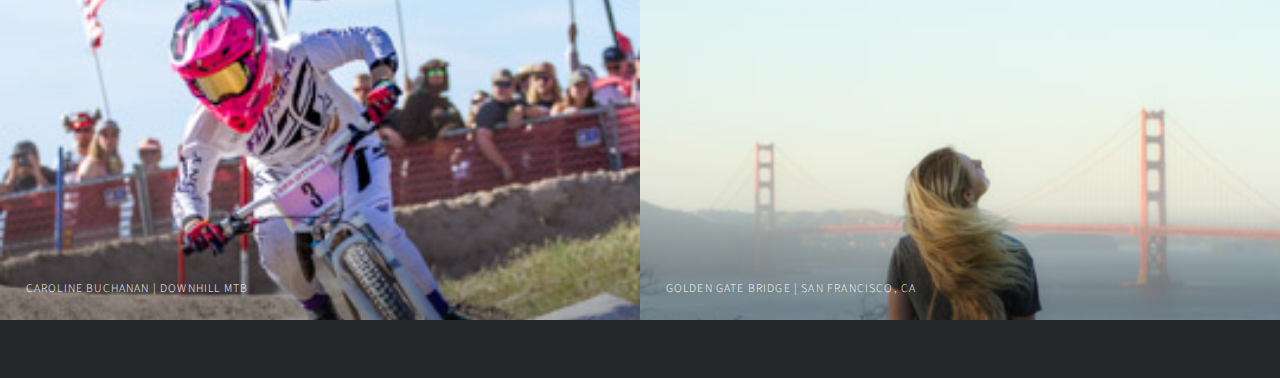
==== commit 4c902df2: "Add youtube links" ====
--- a/index.html
+++ b/index.html
@@ -338,6 +338,7 @@
                     <section>
                         <ul class="icons">
                             <li><a href="http://www.instagram.com/aspect9design" class="icon fa-instagram" target="_blank"><span class="label">Instagram</span></a></li>
+                            <li><a href="https://www.youtube.com/channel/UC2-9uigusoVMj2klSPBM-oA" class="icon fa-youtube" target="_blank"><span class="label">Youtube</span></a></li>
                             <li><a href="https://www.facebook.com/aspectninedesign/" class="icon fa-facebook" target="_blank"><span class="label">Facebook</span></a></li>
                             <li><a href="http://www.twitter.com/bmxermike" class="icon fa-twitter" target="_blank"><span class="label">Twitter</span></a></li>
                             <li><a href="http://www.vimeo.com/user1849347" class="icon fa-vimeo" target="_blank"><span class="label">Vimeo</span></a></li>
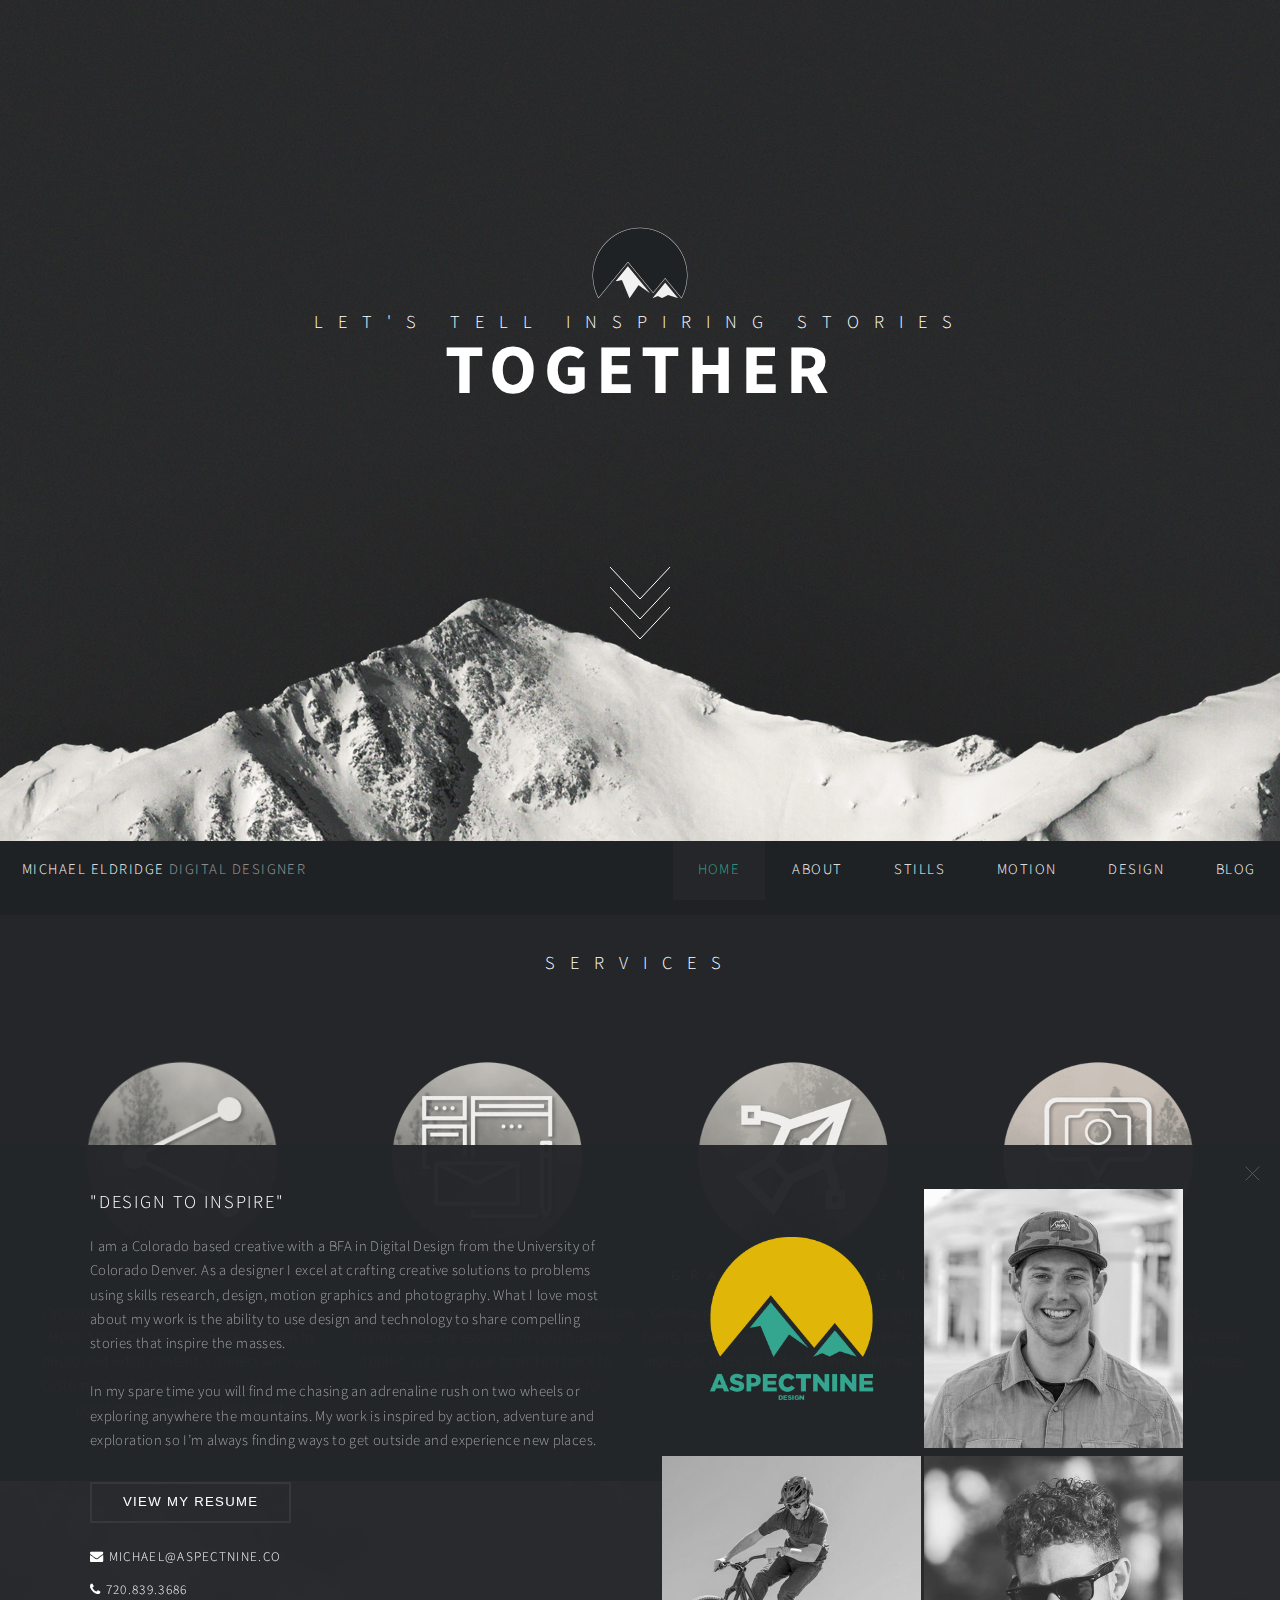
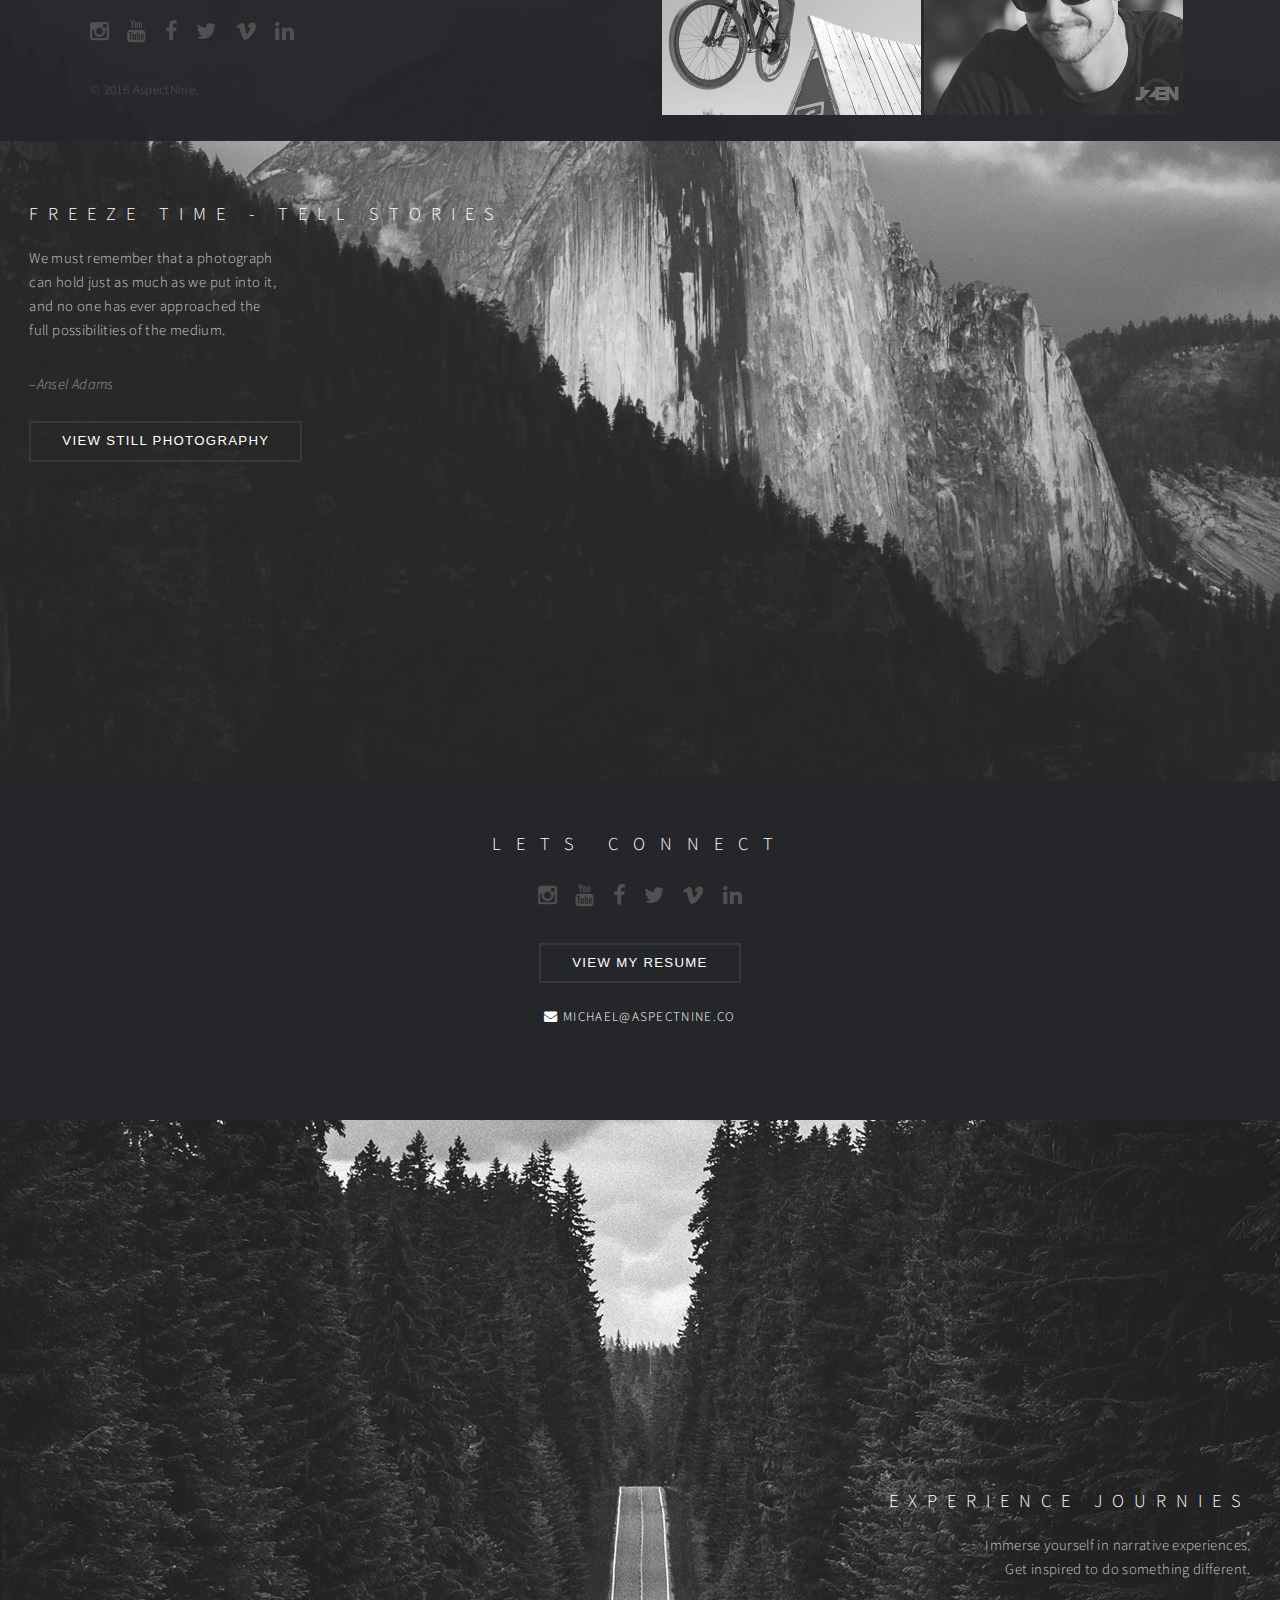
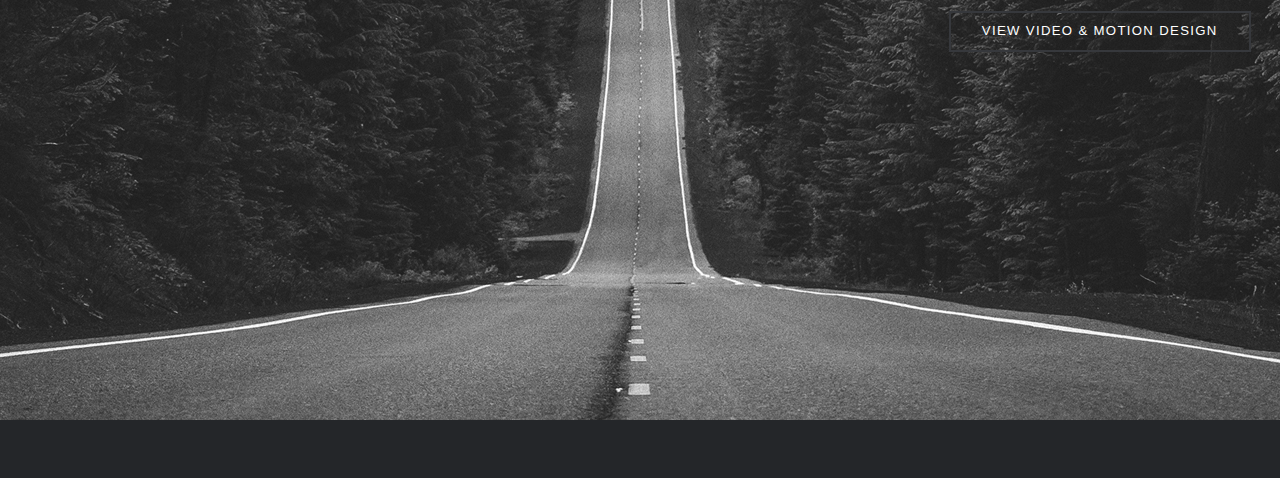
==== commit e1e3ef40: "WIP" ====
--- a/index.html
+++ b/index.html
@@ -10,39 +10,31 @@
     <title>Michael Eldridge | Adventure Design Portfolio</title>
     <meta charset="utf-8" />
     <meta name="viewport" content="width=device-width, initial-scale=1, user-scalable=no" />
-
     <!--[if lte IE 8]><script src="assets/js/ie/html5shiv.js"></script><![endif]-->
     <link rel="stylesheet" href="assets/css/main.css" />
     <link rel="stylesheet" href="assets/css/styles.css" />
     <!--[if lte IE 9]><link rel="stylesheet" href="assets/css/ie9.css" /><![endif]-->
     <!--[if lte IE 8]><link rel="stylesheet" href="assets/css/ie8.css" /><![endif]-->
-
     <link rel="icon" type="image/png" href="favicon-32x32.png" sizes="32x32" />
-    <link rel="icon" type="image/png" href="favicon-16x16.png" sizes="16x16" />
-
-</head>
+    <link rel="icon" type="image/png" href="favicon-16x16.png" sizes="16x16" /> </head>
 
 <body>
-
     <!-- Wrapper -->
     <div id="wrapper">
-
         <!-- Header -->
         <header class="desktopMenu" id="header">
             <h1><a href="index.html"><strong>Michael Eldridge</strong> Digital Designer</a></h1>
             <nav>
                 <ul>
+                    <li><a href="index.html" class="active">Home</a></li>
                     <li><a href="#footer" id="about">About</a></li>
-                    <li><a href="index.html" class="active">Stills</a></li>
+                    <li><a href="stills.html">Stills</a></li>
                     <li><a href="motion.html">Motion</a></li>
                     <li><a href="design.html">Design</a></li>
                     <li><a href="https://aspectnine.tumblr.com/" target="none">Blog</a></li>
                 </ul>
             </nav>
         </header>
-
-
-
         <header class="mobileMenu" id="header">
             <nav class="mobile-menu">
                 <label for="show-menu" class="show-menu">
@@ -59,283 +51,64 @@
                 </ul>
             </nav>
         </header>
-
-
-        <!-- Main -->
-        <div id="main">
-            <article class="thumb">
-                <a href="images/stills/fulls/04.jpg" class="image"><img src="images/stills/thumbs/04.jpg" alt="" /></a>
-                <h2>Aaron Gwin | Downhill MTB | Mammoth, CA</h2>
-            </article>
-            <article class="thumb">
-                <a href="images/stills/fulls/02.jpg" class="image"><img src="images/stills/thumbs/02.jpg" alt="" /></a>
-                <h2>BMX Race | Dacono, CO</h2>
-            </article>
-            <article class="thumb">
-                <a href="images/stills/fulls/03.jpg" class="image"><img src="images/stills/thumbs/03.jpg" alt="" /></a>
-                <h2>Backcountry Ski | Summit County, CO</h2>
-            </article>
-            <article class="thumb">
-                <a href="images/stills/fulls/blue_pool_feet.jpg" class="image"><img src="images/stills/thumbs/blue_pool_feet.jpg" alt="" /></a>
-                <h2>Just Hang | Blue Pool, Oregon</h2>
-            </article>
-             <article class="thumb">
-                <a href="images/stills/fulls/Earth_Roamer_Hammock.jpg" class="image"><img src="images/stills/thumbs/Earth_Roamer_Hammock.jpg" alt="" /></a>
-                <h2>Earth Roamer Hangs | Salida, Colorado </h2>
-            </article>
-            <article class="thumb">
-                <a href="images/stills/fulls/Leadville_Air.jpg" class="image"><img src="images/stills/thumbs/Leadville_Air.jpg" alt="" /></a>
-                <h2>Mike Murfitt | Leadville, Colorado </h2>
-            </article>
-            <article class="thumb">
-                <a href="images/stills/fulls/Murfitt_Flower_Berm.jpg" class="image"><img src="images/stills/thumbs/Murfitt_Flower_Berm.jpg" alt="" /></a>
-                <h2>Pinned | Monarch Crest Trail, Colorado </h2>
-            </article>
-            <article class="thumb">
-                <a href="images/stills/fulls/dales.jpg" class="image"><img src="images/stills/thumbs/dales.jpg" alt="" /></a>
-                <h2>Kicked back | Crested Butte, Colorado</h2>
-            </article>
-            <article class="thumb">
-                <a href="images/stills/fulls/Murfitt_Jump.jpg" class="image"><img src="images/stills/thumbs/Murfitt_Jump.jpg" alt="" /></a>
-                <h2>Mike Murfitt | Monarch Crest Trail, Colorado </h2>
-            </article>
-            <article class="thumb">
-                <a href="images/stills/fulls/RMNP_DreamLake-1.jpg" class="image"><img src="images/stills/thumbs/RMNP_DreamLake-1.jpg" alt="" /></a>
-                <h2>Dream Lake | Rocky Mountain National Park, Colorado </h2>
-            </article>
-            <article class="thumb">
-                <a href="images/stills/fulls/RollinsPass_Camping_03.jpg" class="image"><img src="images/stills/thumbs/RollinsPass_Camping_03.jpg" alt="" /></a>
-                <h2>Planning the route| Rollins Pass, Colorado </h2>
-            </article>
-          <article class="thumb">
-                <a href="images/stills/fulls/RollinsPass_Camping_Abbi_02.jpg" class="image"><img src="images/stills/thumbs/RollinsPass_Camping_Abbi_02.jpg" alt="" /></a>
-                <h2>Adventuremobile | Rollins Pass, Colorado </h2>
-            </article>
-            <article class="thumb">
-                <a href="images/stills/fulls/abbi_truck_fall_02.jpg" class="image"><img src="images/stills/thumbs/abbi_truck_fall_02.jpg" alt="" /></a>
-                <h2>Adventuremobile | Crested Butte, Colorado </h2>
-            </article>
-            <article class="thumb">
-                <a href="images/stills/fulls/maroonBells_01.jpg" class="image"><img src="images/stills/thumbs/maroonBells_01.jpg" alt="" /></a>
-                <h2>Maroon Bells | Aspen, Colorado </h2>
-            </article>
-            <article class="thumb">
-                <a href="images/stills/fulls/sr_dales.jpg" class="image"><img src="images/stills/thumbs/sr_dales.jpg" alt="" /></a>
-                <h2>Grip A Dales | Colorado </h2>
-            </article>
-            <article class="thumb">
-                <a href="images/stills/fulls/trestle_wheelie.jpg" class="image"><img src="images/stills/thumbs/trestle_wheelie.jpg" alt="" /></a>
-                <h2>Wheelie on the edge | Rollins Pass, Colorado </h2>
-            </article>
-            <article class="thumb">
-                <a href="images/stills/fulls/ABBI_Flowers.jpg" class="image"><img src="images/stills/thumbs/ABBI_Flowers.jpg" alt="" /></a>
-                <h2>Brainerd Lake | Colorado </h2>
-            </article>
-            <article class="thumb">
-                <a href="images/stills/fulls/AlpineTunnel-1.jpg" class="image"><img src="images/stills/thumbs/AlpineTunnel-1.jpg" alt="" /></a>
-                <h2>reeBOOST | Continental Divide, Colorado </h2>
-            </article>
-            <article class="thumb">
-                <a href="images/stills/fulls/Beerito_Kayak.jpg" class="image"><img src="images/stills/thumbs/Beerito_Kayak.jpg" alt="" /></a>
-                <h2>Beerito | Gross Res, Colorado </h2>
-            </article>
-            <article class="thumb">
-                <a href="images/stills/fulls/Murfitt_Chris_Singletrack.jpg" class="image"><img src="images/stills/thumbs/Murfitt_Chris_Singletrack.jpg" alt="" /></a>
-                <h2>Bikes With Friends | Monarch Crest Trail, Colorado </h2>
-            </article>
-            <article class="thumb">
-                <a href="images/stills/fulls/DIG_BEERITO.jpg" class="image"><img src="images/stills/thumbs/DIG_BEERITO.jpg" alt="" /></a>
-                <h2>Digin' Beerito | REEB Ranch, Colorado </h2>
-            </article>
-            <article class="thumb">
-                <a href="images/stills/fulls/DIG_REEB.jpg" class="image"><img src="images/stills/thumbs/DIG_REEB.jpg" alt="" /></a>
-                <h2>Dig it | REEB Ranch, Colorado </h2>
-            </article>
-            <article class="thumb">
-                <a href="images/stills/fulls/FISE_01.jpg" class="image"><img src="images/stills/thumbs/FISE_01.jpg" alt="" /></a>
-                <h2>FISE WORLD | Denver, Colorado </h2>
-            </article>
-            <article class="thumb">
-                <a href="images/stills/fulls/FISE_02.jpg" class="image"><img src="images/stills/thumbs/FISE_02.jpg" alt="" /></a>
-                <h2>FISE WORLD | Denver, Colorado </h2>
-            </article>
-            <article class="thumb">
-                <a href="images/stills/fulls/FISE_03.jpg" class="image"><img src="images/stills/thumbs/FISE_03.jpg" alt="" /></a>
-                <h2>FISE WORLD | Denver, Colorado </h2>
-            </article>
-             <article class="thumb">
-                <a href="images/stills/fulls/hotbox_brew.jpg" class="image"><img src="images/stills/thumbs/hotbox_brew.jpg" alt="" /></a>
-                <h2>Camp + Coffee | Leadville, Colorado </h2>
-            </article>
-            <article class="thumb">
-                <a href="images/stills/fulls/Lifeproof_Fall.jpg" class="image"><img src="images/stills/thumbs/Lifeproof_Fall.jpg" alt="" /></a>
-                <h2>#liveLifeProof | Crested Butte, Colorado </h2>
-            </article>
-            <article class="thumb">
-                <a href="images/stills/fulls/05.jpg" class="image"><img src="images/stills/thumbs/05.jpg" alt="" /></a>
-                <h2>Skate & Pride | Rocky Mountain National Park</h2>
-            </article>
-            <article class="thumb">
-                <a href="images/stills/fulls/abbi_road.jpg" class="image"><img src="images/stills/thumbs/abbi_road.jpg" alt="" /></a>
-                <h2>On The Road | Oregon</h2>
-            </article>
-            <article class="thumb">
-                <a href="images/stills/fulls/35.jpg" class="image"><img src="images/stills/thumbs/35.jpg" alt="" /></a>
-                <h2>MTB Portrait | Point Reyes, CA</h2>
-            </article>
-            <article class="thumb">
-                <a href="images/stills/fulls/07.jpg" class="image"><img src="images/stills/thumbs/07.jpg" alt="" /></a>
-                <h2>MTB | Santa Cruz, CA </h2>
-            </article>
-            <article class="thumb">
-                <a href="images/stills/fulls/08.jpg" class="image"><img src="images/stills/thumbs/08.jpg" alt="" /></a>
-                <h2>MTB | Santa Cruz, CA</h2>
-            </article>
-            <article class="thumb">
-                <a href="images/stills/fulls/clearwater.jpg" class="image"><img src="images/stills/thumbs/clearwater.jpg" alt="" /></a>
-                <h2>Clearwater Falls | Oregon</h2>
-            </article>
-            <article class="thumb">
-                <a href="images/stills/fulls/09.jpg" class="image"><img src="images/stills/thumbs/09.jpg" alt="" /></a>
-                <h2>Joey Cordova | BMX | Red Bull Dreamline</h2>
-            </article>
-            <article class="thumb">
-                <a href="images/stills/fulls/11.jpg" class="image"><img src="images/stills/thumbs/11.jpg" alt="" /></a>
-                <h2>Walker Finch | BMX</h2>
-            </article>
-            <article class="thumb">
-                <a href="images/stills/fulls/12.jpg" class="image"><img src="images/stills/thumbs/12.jpg" alt="" /></a>
-                <h2>Walker Finch | BMX</h2>
-            </article>
-            <article class="thumb">
-                <a href="images/stills/fulls/13.jpg" class="image"><img src="images/stills/thumbs/13.jpg" alt="" /></a>
-                <h2>Gaerne Shoes | BMX</h2>
-            </article>
-            <article class="thumb">
-                <a href="images/stills/fulls/01.jpg" class="image"><img src="images/stills/thumbs/01.jpg" alt="" /></a>
-                <h2>Rolling Hills | Niwot, CO</h2>
-            </article>
-            <article class="thumb">
-                <a href="images/stills/fulls/14.jpg" class="image"><img src="images/stills/thumbs/14.jpg" alt="" /></a>
-                <h2>To The Gravel | Longmont, CO</h2>
-            </article>
-            <article class="thumb">
-                <a href="images/stills/fulls/15.jpg" class="image"><img src="images/stills/thumbs/15.jpg" alt="" /></a>
-                <h2>The Lonliest Road | HWY 50 | Nevada</h2>
-            </article>
-            <article class="thumb">
-                <a href="images/stills/fulls/16.jpg" class="image"><img src="images/stills/thumbs/16.jpg" alt="" /></a>
-                <h2>Glaicer Point Road | Yosemite, CA</h2>
-            </article>
-            <article class="thumb">
-                <a href="images/stills/fulls/17.jpg" class="image"><img src="images/stills/thumbs/17.jpg" alt="" /></a>
-                <h2>Gore Lake | Eagles Nest Wilderness, CO</h2>
-            </article>
-            <article class="thumb">
-                <a href="images/stills/fulls/hotbox_soulshine.jpg" class="image"><img src="images/stills/thumbs/hotbox_soulshine.jpg" alt="" /></a>
-                <h2>Hotbox Roasters | Soulshine at Crater Lake</h2>
-            </article>
-            <article class="thumb">
-                <a href="images/stills/fulls/18.jpg" class="image"><img src="images/stills/thumbs/18.jpg" alt="" /></a>
-                <h2>Half Dome | Yosemite, CA</h2>
-            </article>
-            <article class="thumb">
-                <a href="images/stills/fulls/19.jpg" class="image"><img src="images/stills/thumbs/19.jpg" alt="" /></a>
-                <h2>MTB | Crockett, CA</h2>
-            </article>
-            <article class="thumb">
-                <a href="images/stills/fulls/shasta.jpg" class="image"><img src="images/stills/thumbs/shasta.jpg" alt="" /></a>
-                <h2>The Right Road | Mt. Shasta, CA</h2>
-            </article>
-            <article class="thumb">
-                <a href="images/stills/fulls/20.jpg" class="image"><img src="images/stills/thumbs/20.jpg" alt="" /></a>
-                <h2>Portrait | Breckenridge, CO</h2>
-            </article>
-            <article class="thumb">
-                <a href="images/stills/fulls/21.jpg" class="image"><img src="images/stills/thumbs/21.jpg" alt="" /></a>
-                <h2>Lake Tahoe, CA</h2>
-            </article>
-            <article class="thumb">
-                <a href="images/stills/fulls/22.jpg" class="image"><img src="images/stills/thumbs/22.jpg" alt="" /></a>
-                <h2>Portrait | Mammoth Lakes, CA</h2>
-            </article>
-            <article class="thumb">
-                <a href="images/stills/fulls/24.jpg" class="image"><img src="images/stills/thumbs/24.jpg" alt="" /></a>
-                <h2>Tunnel View | Yosemite, CA</h2>
-            </article>
-            <article class="thumb">
-                <a href="images/stills/fulls/26.jpg" class="image"><img src="images/stills/thumbs/26.jpg" alt="" /></a>
-                <h2>Twists & Turns | Moab, UT</h2>
-            </article>
-            <article class="thumb">
-                <a href="images/stills/fulls/27.jpg" class="image"><img src="images/stills/thumbs/27.jpg" alt="" /></a>
-                <h2>Jimmy Smith | BMX</h2>
-            </article>
-            <article class="thumb">
-                <a href="images/stills/fulls/43.jpg" class="image"><img src="images/stills/thumbs/43.jpg" alt="" /></a>
-                <h2>Love Your Melon | San Francisco, CA</h2>
-            </article>
-            <article class="thumb">
-                <a href="images/stills/fulls/29.jpg" class="image"><img src="images/stills/thumbs/29.jpg" alt="" /></a>
-                <h2>Foresthill Bridge | Auburn, CA</h2>
-            </article>
-            <article class="thumb">
-                <a href="images/stills/fulls/32.jpg" class="image"><img src="images/stills/thumbs/32.jpg" alt="" /></a>
-                <h2>Mono Lake, CA</h2>
-            </article>
-            <article class="thumb">
-                <a href="images/stills/fulls/33.jpg" class="image"><img src="images/stills/thumbs/33.jpg" alt="" /></a>
-                <h2>Let It Snow</h2>
-            </article>
-            <article class="thumb">
-                <a href="images/stills/fulls/hotbox-01.jpg" class="image"><img src="images/stills/thumbs/hotbox-01.jpg" alt="" /></a>
-                <h2>Hotbox Roasters x Oskar Blues Coffee Porter</h2>
-            </article>
-            <article class="thumb">
-                <a href="images/stills/fulls/38.jpg" class="image"><img src="images/stills/thumbs/38.jpg" alt="" /></a>
-                <h2>Jill Kintner | Downhill MTB</h2>
-            </article>
-            <article class="thumb">
-                <a href="images/stills/fulls/39.jpg" class="image"><img src="images/stills/thumbs/39.jpg" alt="" /></a>
-                <h2>Caroline Buchanan | Downhill MTB</h2>
-            </article>
-            <article class="thumb">
-                <a href="images/stills/fulls/42.jpg" class="image"><img src="images/stills/thumbs/42.jpg" alt="" /></a>
-                <h2>Golden Gate Bridge | San Francisco, CA </h2>
-            </article>
-
-            <!-- New Images Here -->
-
-
-
-        </div>
-
-        <!-- Footer -->
-        <footer id="footer" class="panel">
-            <div class="inner split">
-                <div>
-                    <section>
-                        <h2>"Design to Inspire"</h2>
-                        <p>I am a Colorado based creative with a BFA in Digital Design from the University of Colorado Denver. As a designer I excel at crafting creative solutions to problems using skills research, design, motion graphics and photography. What I love most about my work is the ability to use design and technology to share compelling stories that inspire the masses.
-                        <br>
-                        <br> In my spare time you will find me chasing an adrenaline rush on two wheels or exploring anywhere the mountains. My work is inspired by action, adventure and exploration so I’m always finding ways to get outside and experience new places.</p>
-                    </section>
-
-                    <section>
-                        <button onclick="visitPage();">View My Resume</button>
-                    </section>
+        <!-- HOME_01 -->
+        <div id="home_01">
+            <center> <img class="logo" src="/images/home/AspectNine_Logo_01.png">
+                <div class="home-message">
+                    <h2>Let's tell inspiring stories</h2>
+                    <h1>Together</h1> </div>
+                <svg class="arrows">
+                    <path class="a1" d="M0 0 L30 32 L60 0"></path>
+                    <path class="a2" d="M0 20 L30 52 L60 20"></path>
+                    <path class="a3" d="M0 40 L30 72 L60 40"></path>
+                </svg>
+            </center>
+        </div>
+        <!-- HOME_02 -->
+        <div id="home_02">
+            <div class="home-header">
+                <h2>Services</h2> </div>
+            <div class="flex-container services">
+                <div class="flex-item"> <img src="images/home/icon-social.png" width="200px">
+                    <h4>Social</h4>
+                    <p> Facebook, Instagram, Twitter, Snapchat and More. Social media engagment is driven by photo and video content. Connect with your customers and get your name out there with posts people will enjoy looking at. </p>
+                </div>
+                <div class="flex-item"> <img src="images/home/icon-ident.png" width="200px">
+                    <h4>Identity</h4>
+                    <p>Starting fresh or just need a refresh, consistant brand assets are essential in your business toolkit. Let's get your brand on track to communicate the values it stands for.</p>
+                </div>
+                <div class="flex-item"> <img src="images/home/icon-graphic.png" width="200px">
+                    <h4>Graphic Design</h4>
+                    <p>General graphic design services ranging from flyers, posters, sports jerseys, web banners, and more. Get in touch today for more informaiton.</p>
+                </div>
+                <div class="flex-item"> <img src="images/home/icon-narrative.png" width="200px">
+                    <h4>Narrative</h4>
+                    <p>Photo + Video + Motion Graphics.<br>All key componets to telling stories on screen. Wheather it's short or long, simple or comples, let's make something inspiring. </p>
+                </div>
+            </div>
+        </div>
+        <!-- HOME_03 -->
+        <div id="home_03">
+        <div class="flex-container-left">
+            <div class="flex-item-left">
+                <h2>Freeze time - Tell stories</h2>
+                <p>We must remember that a photograph can hold just as much as we put into it, and no one has ever approached the full possibilities of the medium.</p>
+                <i>–Ansel Adams</i>
+<br><br>
+               <button onclick="visitPageStills();">View Still Photography</button>
+
                     <script>
-                        function visitPage() {
-                            window.location = 'images/Resume/Michael_Eldridge_Resume_2016.pdf';
+                        function visitPageStills() {
+                            window.location = 'stills.html';
                         }
                     </script>
-
-                    <section>
-                        <br>
-                        <h5><a href="mailto:michael@aspectnine.co" class="icon fa-envelope"> michael@aspectnine.co</a></h5>
-                        <h5><a href="callto:720-839-3686" class="icon fa-phone"> 720.839.3686</a></h5>
-                    </section>
-                    <section>
+            </div>
+            </div>
+        </div>
+         <div id="home_04">
+            <div class="home-header">
+                <h2>Lets Connect</h2> </div>
+              <section><center>
                         <ul class="icons">
                             <li><a href="http://www.instagram.com/aspect9design" class="icon fa-instagram" target="_blank"><span class="label">Instagram</span></a></li>
                             <li><a href="https://www.youtube.com/channel/UC2-9uigusoVMj2klSPBM-oA" class="icon fa-youtube" target="_blank"><span class="label">Youtube</span></a></li>
@@ -344,26 +117,68 @@
                             <li><a href="http://www.vimeo.com/user1849347" class="icon fa-vimeo" target="_blank"><span class="label">Vimeo</span></a></li>
                             <li><a href="https://www.linkedin.com/in/michael-eldridge-31b7459b" class="icon fa-linkedin" target="_blank"><span class="label">LinkedIn</span></a></li>
                         </ul>
-                    </section>
-                    <p class="copyright">
-                        &copy; 2016 AspectNine.
-                    </p>
-                </div>
+                  <button onclick="visitPage();">View My Resume</button><br><br>
+                  <h5><a href="mailto:michael@aspectnine.co" class="icon fa-envelope"> michael@aspectnine.co</a></h5>
+                  </center>
+                    </section>
+        </div>
+        <div id="home_05">
+        <div class="flex-container-right">
+            <div class="flex-item-right">
+                <h2>Experience Journies</h2>
+                <p>Immerse yourself in narrative experiences.<br> Get inspired to do something different.</p>
+                 <button onclick="visitPageMotion();">View Video & Motion Design</button>
+
+                    <script>
+                        function visitPageMotion() {
+                            window.location = 'motion.html';
+                        }
+                    </script>
+            </div>
+            </div>
+        </div>
+        <!-- Footer -->
+        <footer id="footer" class="panel">
+            <div class="inner split">
                 <div>
                     <section>
-                        <div class="aboutImgContainer">
-                            <img src="images/about/profile-LOGO.png">
-                            <img src="images/about/profile-04.jpg">
-                            <img src="images/about/profile-01.jpg">
-                            <img src="images/about/profile-02.jpg">
-                        </div>
+                        <h2>"Design to Inspire"</h2>
+                        <p>I am a Colorado based creative with a BFA in Digital Design from the University of Colorado Denver. As a designer I excel at crafting creative solutions to problems using skills research, design, motion graphics and photography. What I love most about my work is the ability to use design and technology to share compelling stories that inspire the masses.
+                            <br>
+                            <br> In my spare time you will find me chasing an adrenaline rush on two wheels or exploring anywhere the mountains. My work is inspired by action, adventure and exploration so I’m always finding ways to get outside and experience new places.</p>
+                    </section>
+                    <section>
+                        <button onclick="visitPage();">View My Resume</button>
+                    </section>
+                    <script>
+                        function visitPage() {
+                            window.location = 'images/Resume/Michael_Eldridge_Resume_2016.pdf';
+                        }
+                    </script>
+                    <section>
+                        <br>
+                        <h5><a href="mailto:michael@aspectnine.co" class="icon fa-envelope"> michael@aspectnine.co</a></h5>
+                        <h5><a href="callto:720-839-3686" class="icon fa-phone"> 720.839.3686</a></h5> </section>
+                    <section>
+                        <ul class="icons">
+                            <li><a href="http://www.instagram.com/aspect9design" class="icon fa-instagram" target="_blank"><span class="label">Instagram</span></a></li>
+                            <li><a href="https://www.youtube.com/channel/UC2-9uigusoVMj2klSPBM-oA" class="icon fa-youtube" target="_blank"><span class="label">Youtube</span></a></li>
+                            <li><a href="https://www.facebook.com/aspectninedesign/" class="icon fa-facebook" target="_blank"><span class="label">Facebook</span></a></li>
+                            <li><a href="http://www.twitter.com/bmxermike" class="icon fa-twitter" target="_blank"><span class="label">Twitter</span></a></li>
+                            <li><a href="http://www.vimeo.com/user1849347" class="icon fa-vimeo" target="_blank"><span class="label">Vimeo</span></a></li>
+                            <li><a href="https://www.linkedin.com/in/michael-eldridge-31b7459b" class="icon fa-linkedin" target="_blank"><span class="label">LinkedIn</span></a></li>
+                        </ul>
+                    </section>
+                    <p class="copyright"> &copy; 2016 AspectNine. </p>
+                </div>
+                <div>
+                    <section>
+                        <div class="aboutImgContainer"> <img src="images/about/profile-LOGO.png"> <img src="images/about/profile-04.jpg"> <img src="images/about/profile-01.jpg"> <img src="images/about/profile-02.jpg"> </div>
                     </section>
                 </div>
             </div>
         </footer>
-
     </div>
-
     <!-- Scripts -->
     <script src="assets/js/jquery.min.js"></script>
     <script src="assets/js/jquery.poptrox.min.js"></script>
@@ -371,18 +186,21 @@
     <script src="assets/js/util.js"></script>
     <!--[if lte IE 8]><script src="assets/js/ie/respond.min.js"></script><![endif]-->
     <script src="assets/js/main.js"></script>
-
-  <!--Google Analytics-->
-  <script>
-  (function(i,s,o,g,r,a,m){i['GoogleAnalyticsObject']=r;i[r]=i[r]||function(){
-  (i[r].q=i[r].q||[]).push(arguments)},i[r].l=1*new Date();a=s.createElement(o),
-  m=s.getElementsByTagName(o)[0];a.async=1;a.src=g;m.parentNode.insertBefore(a,m)
-  })(window,document,'script','https://www.google-analytics.com/analytics.js','ga');
-
-  ga('create', 'UA-54789432-1', 'auto');
-  ga('send', 'pageview');
-  </script>
-
+    <!--Google Analytics-->
+    <script>
+        (function (i, s, o, g, r, a, m) {
+            i['GoogleAnalyticsObject'] = r;
+            i[r] = i[r] || function () {
+                (i[r].q = i[r].q || []).push(arguments)
+            }, i[r].l = 1 * new Date();
+            a = s.createElement(o), m = s.getElementsByTagName(o)[0];
+            a.async = 1;
+            a.src = g;
+            m.parentNode.insertBefore(a, m)
+        })(window, document, 'script', 'https://www.google-analytics.com/analytics.js', 'ga');
+        ga('create', 'UA-54789432-1', 'auto');
+        ga('send', 'pageview');
+    </script>
 </body>
 
 </html>
--- a/assets/css/main.css
+++ b/assets/css/main.css
@@ -3,6 +3,7 @@
 
 
 /* Reset */
+
 
 	html, body, div, span, applet, object, iframe, h1, h2, h3, h4, h5, h6, p, blockquote, pre, a, abbr, acronym, address, big, cite, code, del, dfn, em, img, ins, kbd, q, s, samp, small, strike, strong, sub, sup, tt, var, b, u, i, center, dl, dt, dd, ol, ul, li, fieldset, form, label, legend, table, caption, tbody, tfoot, thead, tr, th, td, article, aside, canvas, details, embed, figure, figcaption, footer, header, hgroup, menu, nav, output, ruby, section, summary, time, mark, audio, video {
 		margin: 0;
@@ -12,6 +13,7 @@
 		font: inherit;
 		vertical-align: baseline;
 	}
+
 
 	article, aside, details, figcaption, figure, footer, header, hgroup, menu, nav, section {
 		display: block;
@@ -1981,4 +1983,3 @@
 		}
 		
 		
-	--- a/assets/css/styles.css
+++ b/assets/css/styles.css
@@ -3,191 +3,369 @@
     These styles override the theme files and contain fixes and custimization for the mobile navigation.
 */
 
-
-a{
+a {
     color: #ccc;
 }
 
-#header nav > ul > li a.active{
+#header nav > ul > li a.active {
     color: #34a58e;
 }
 
-
-#header nav > ul > li a:hover{
+#header nav > ul > li a:hover {
     background: #34363b;
 }
 
-.headerLogo{
+.headerLogo {
     height: 50px;
 }
 
-
-.aboutImgContainer{
+.aboutImgContainer {
     width: 100%;
 }
 
-.aboutImgContainer img{
+.aboutImgContainer img {
     width: 49%;
 }
 
-.mobileMenu{
-    display:none;
+.mobileMenu {
+    display: none;
 }
 
 @media screen and (max-width: 587px) {
-    .desktopMenu{
+    .desktopMenu {
         display: none;
-    }   
-    
-    .mobileMenu{
+    }
+    .mobileMenu {
         display: block;
     }
-    
-    #footer{
+    #footer {
         height: 100%;
         z-index: 99999;
     }
 }
 
 .mobile-menu {
-    display:block;
-    width:100%;
-    background: #1f2224/*e0b88f/*c99393/*e5d1a4/*dcc591/*EFD3A3*/;
+    display: block;
+    width: 100%;
+    background: #1f2224/*e0b88f/*c99393/*e5d1a4/*dcc591/*EFD3A3*/
+    ;
     line-height: 1.6em;
     font-weight: 400;
-    width:100%;
-    text-align:center;
-	position: relative;
-    margin:0 auto;
-}
+    width: 100%;
+    text-align: center;
+    position: relative;
+    margin: 0 auto;
+}
+
+
 /*Strip the ul of padding and list styling*/
+
 .mobile-menu ul {
-    list-style-type:none;
+    list-style-type: none;
     margin: 0 auto;
-    padding-left:0;
-    text-align:center;
-    width:100%;
+    padding-left: 0;
+    text-align: center;
+    width: 100%;
     position: absolute;
     background: #8aa8bd;
 }
 
+
 /*Create a horizontal list with spacing*/
+
 .mobile-menu li {
-	display:inline-block;
-	/*float: left;
+    display: inline-block;
+    /*float: left;
 	margin-right: 1px;*/
 }
 
+
 /*Style for menu links*/
+
 .mobile-menu li a {
-	display:block;
-	min-width:140px;
-	text-align: center;
-	color: #fff;
-    text-transform:uppercase;
-	background: #1f2224;
-	text-decoration: none;
-    margin-left:-5px;
-    padding: 15px 0!important;  
--webkit-transition: all 0.4s ease 0s;
--moz-transition: all 0.4s ease 0s;
--ms-transition: all 0.4s ease 0s;
--o-transition: all 0.4s ease 0s;
-transition: all 0.4s ease 0s;
-}
+    display: block;
+    min-width: 140px;
+    text-align: center;
+    color: #fff;
+    text-transform: uppercase;
+    background: #1f2224;
+    text-decoration: none;
+    margin-left: -5px;
+    padding: 15px 0!important;
+    -webkit-transition: all 0.4s ease 0s;
+    -moz-transition: all 0.4s ease 0s;
+    -ms-transition: all 0.4s ease 0s;
+    -o-transition: all 0.4s ease 0s;
+    transition: all 0.4s ease 0s;
+}
+
 
 /*Hover state for top level links*/
+
 .mobile-menu li:hover a {
-	color: #4db3ff;
-  background-color:#ccddee;
-}
+    color: #4db3ff;
+    background-color: #ccddee;
+}
+
 
 /*Style for dropdown links*/
+
 .mobile-menu li:hover ul a {
-	background: #f3f3f3;
-	color: #2f3036;
-	height: 40px;
-	line-height: 40px;
-}
+    background: #f3f3f3;
+    color: #2f3036;
+    height: 40px;
+    line-height: 40px;
+}
+
 
 /*Hover state for dropdown links*/
+
 .mobile-menu li:hover .mobile-menu ul a:hover {
-	color: #4db3ff;
-}
+    color: #4db3ff;
+}
+
 
 /*Hide dropdown links until they are needed*/
+
 .mobile-menu li ul {
-	display: none;
-}
+    display: none;
+}
+
 
 /*Make dropdown links vertical*/
+
 .mobile-menu li ul li {
-	display: block;
-	float: none;
-}
+    display: block;
+    float: none;
+}
+
 
 /*Prevent text wrapping*/
+
 .mobile-menu li ul li a {
-	width: auto;
-	min-width: 100px;
-	padding: 0 20px;
+    width: auto;
+    min-width: 100px;
+    padding: 0 20px;
 }
 
 
 /*Style 'show menu' label button and hide it by default*/
+
 .mobile-menu .show-menu {
-	text-decoration: none;
-	color: #fff;
-	background: ##1f2224;
-	text-align: center;
-	padding: 17px 15px;
-	display: none;
+    text-decoration: none;
+    color: #fff;
+    background: #1f2224;
+    text-align: center;
+    padding: 17px 15px;
+    display: none;
     cursor: pointer;
     text-transform: uppercase;
     margin-bottom: 0;
 }
 
-.mobile-menu .show-menu span{
-   padding-left: 35px;
-}
+.mobile-menu .show-menu span {
+    padding-left: 35px;
+}
+
 
 /*Hide checkbox*/
-.mobile-menu input[type=checkbox]{
+
+.mobile-menu input[type=checkbox] {
     display: none;
 }
 
+
 /*Show menu when invisible checkbox is checked*/
-.mobile-menu input[type=checkbox]:checked ~ #menu{
+
+.mobile-menu input[type=checkbox]:checked ~ #menu {
     display: block;
 }
 
+
 /*Responsive Styles*/
 
-@media screen and (max-width : 800px){
-  .mobile-menu .lines {
-    border-bottom: 15px double #f8f8f8; 
-    border-top: 5px solid #f8f8f8; 
-    content:"";
-    height: 5px; 
-    width:20px;
-    padding-right:15px;
-  float: right;
-}
-	/*Make dropdown links appear inline*/
-	.mobile-menu ul {
-		position: static;
-		display: none;
-	}
-	/*Create vertical spacing*/
-	.mobile-menu li {
-		margin-bottom: 0px;
-	}
-	/*Make all menu links full width*/
-	.mobile-menu ul li, .mobile-menu li a {
-		width: 100%;
-	}
-	/*Display 'show menu' link*/
-	.mobile-menu .show-menu {
-		display:block;
-	}
-}+@media screen and (max-width: 800px) {
+    .mobile-menu .lines {
+        border-bottom: 15px double #f8f8f8;
+        border-top: 5px solid #f8f8f8;
+        content: "";
+        height: 5px;
+        width: 20px;
+        padding-right: 15px;
+        float: right;
+    }
+    /*Make dropdown links appear inline*/
+    .mobile-menu ul {
+        position: static;
+        display: none;
+    }
+    /*Create vertical spacing*/
+    .mobile-menu li {
+        margin-bottom: 0px;
+    }
+    /*Make all menu links full width*/
+    .mobile-menu ul li,
+    .mobile-menu li a {
+        width: 100%;
+    }
+    /*Display 'show menu' link*/
+    .mobile-menu .show-menu {
+        display: block;
+    }
+}
+
+
+/*HOME PAGE STYLES*/
+
+#home_01 {
+    background-image: url("/images/home/bw-mtns.jpg");
+    background-position: center;
+    height: 100vh;
+}
+
+#home_03 {
+    background-image: url("/images/home/half-dome.jpg");
+    background-position: center;
+    height: 100vh;
+    }
+
+#home_04{
+    padding-bottom: 50px;
+}
+
+#home_05{
+    background-image: url("/images/home/Oregon_Road.jpg");
+    background-position: center;
+    height: 100vh;
+    text-align: right;
+}
+
+#home_03 h2{
+    letter-spacing: 10px;
+}
+
+#home_03 p{
+        max-width: 250px;
+    color: #ccc;
+}
+
+#home_05 p{
+
+    color: #ccc;
+}
+
+#home_05 h2{
+    letter-spacing: 10px;
+}
+
+
+#home_01 .logo{
+    padding-top: 225px;
+    width: 100px;
+}
+
+#home_01 .home-message h1 {
+    font-size: 70px;
+    font-weight: 700;
+    padding-top: 0;
+    line-height: 1em;
+    padding-bottom: 350px;
+}
+
+#home_01 .home-message h2{
+    margin-bottom: 0;
+    letter-spacing: 15px;
+}
+
+.flex-container {
+    display: flex;
+    flex-wrap: wrap;
+    margin: 2em;
+    align-content: flex-start;
+}
+
+.flex-item {
+    flex: 1;
+    text-align: center;
+}
+
+.flex-container-left {
+    display: flex;
+    flex-wrap: wrap;
+    margin: 2em;
+    align-items: center;
+    justify-content: flex-start;
+    height: 100%;
+}
+
+.flex-container-right {
+    display: flex;
+    flex-wrap: wrap;
+    margin: 2em;
+    align-items: center;
+    justify-content: flex-end;
+    height: 100%;
+}
+
+
+.home-header h2{
+    letter-spacing: 15px;
+    text-align: center;
+    padding-top: 50px;
+}
+
+.services{
+    padding-top: 50px;
+}
+
+.services h4{
+    letter-spacing: 10px;
+}
+
+.arrows {
+	width: 60px;
+	height: 72px;
+	position: absolute;
+	left: 50%;
+	margin-left: -30px;
+	top: 63vh;
+}
+
+.arrows path {
+	stroke: #fff;
+	fill: transparent;
+	stroke-width: 1px;
+	animation: arrow 2s infinite;
+	-webkit-animation: arrow 2s infinite;
+}
+
+@keyframes arrow
+{
+0% {opacity:0}
+40% {opacity:1}
+80% {opacity:0}
+100% {opacity:0}
+}
+
+@-webkit-keyframes arrow /*Safari and Chrome*/
+{
+0% {opacity:0}
+40% {opacity:1}
+80% {opacity:0}
+100% {opacity:0}
+}
+
+.arrows path.a1 {
+	animation-delay:-1s;
+	-webkit-animation-delay:-1s; /* Safari 和 Chrome */
+}
+
+.arrows path.a2 {
+	animation-delay:-0.5s;
+	-webkit-animation-delay:-0.5s; /* Safari 和 Chrome */
+}
+
+.arrows path.a3 {
+	animation-delay:0s;
+	-webkit-animation-delay:0s; /* Safari 和 Chrome */
+}
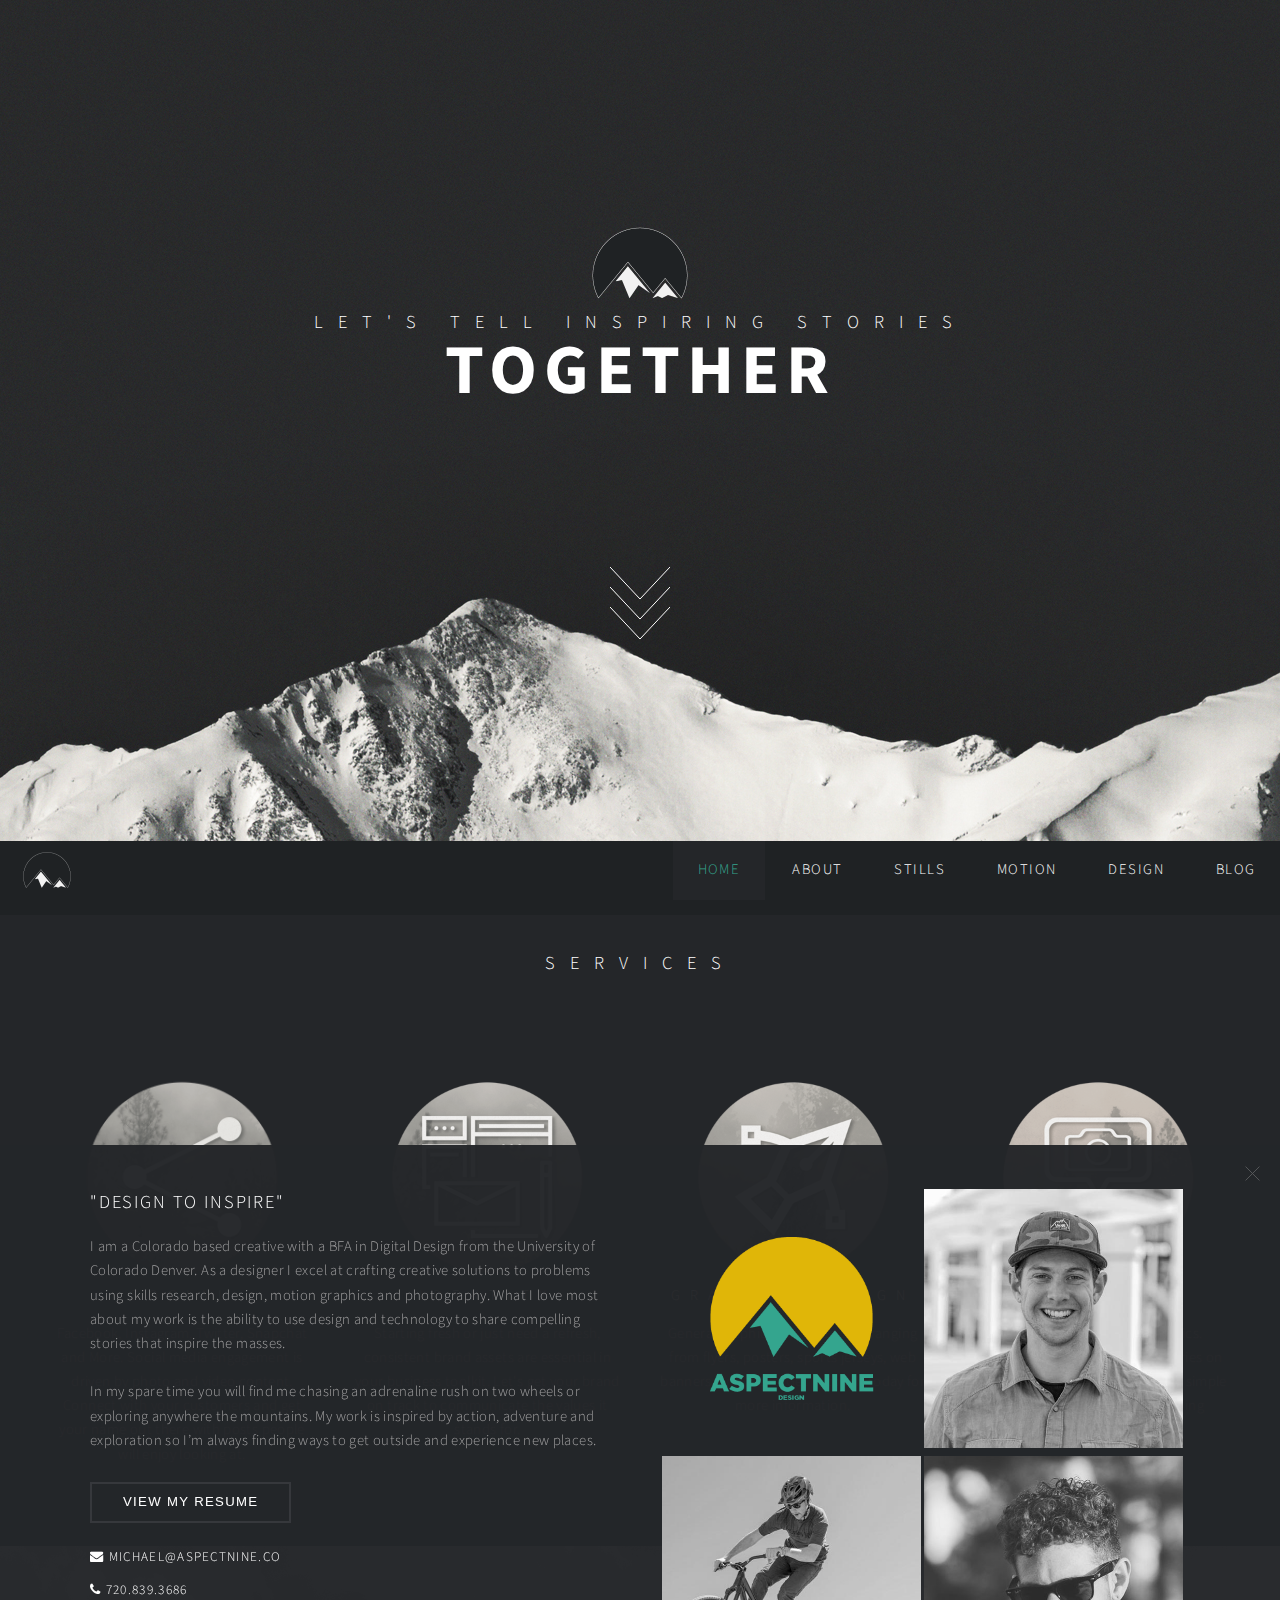
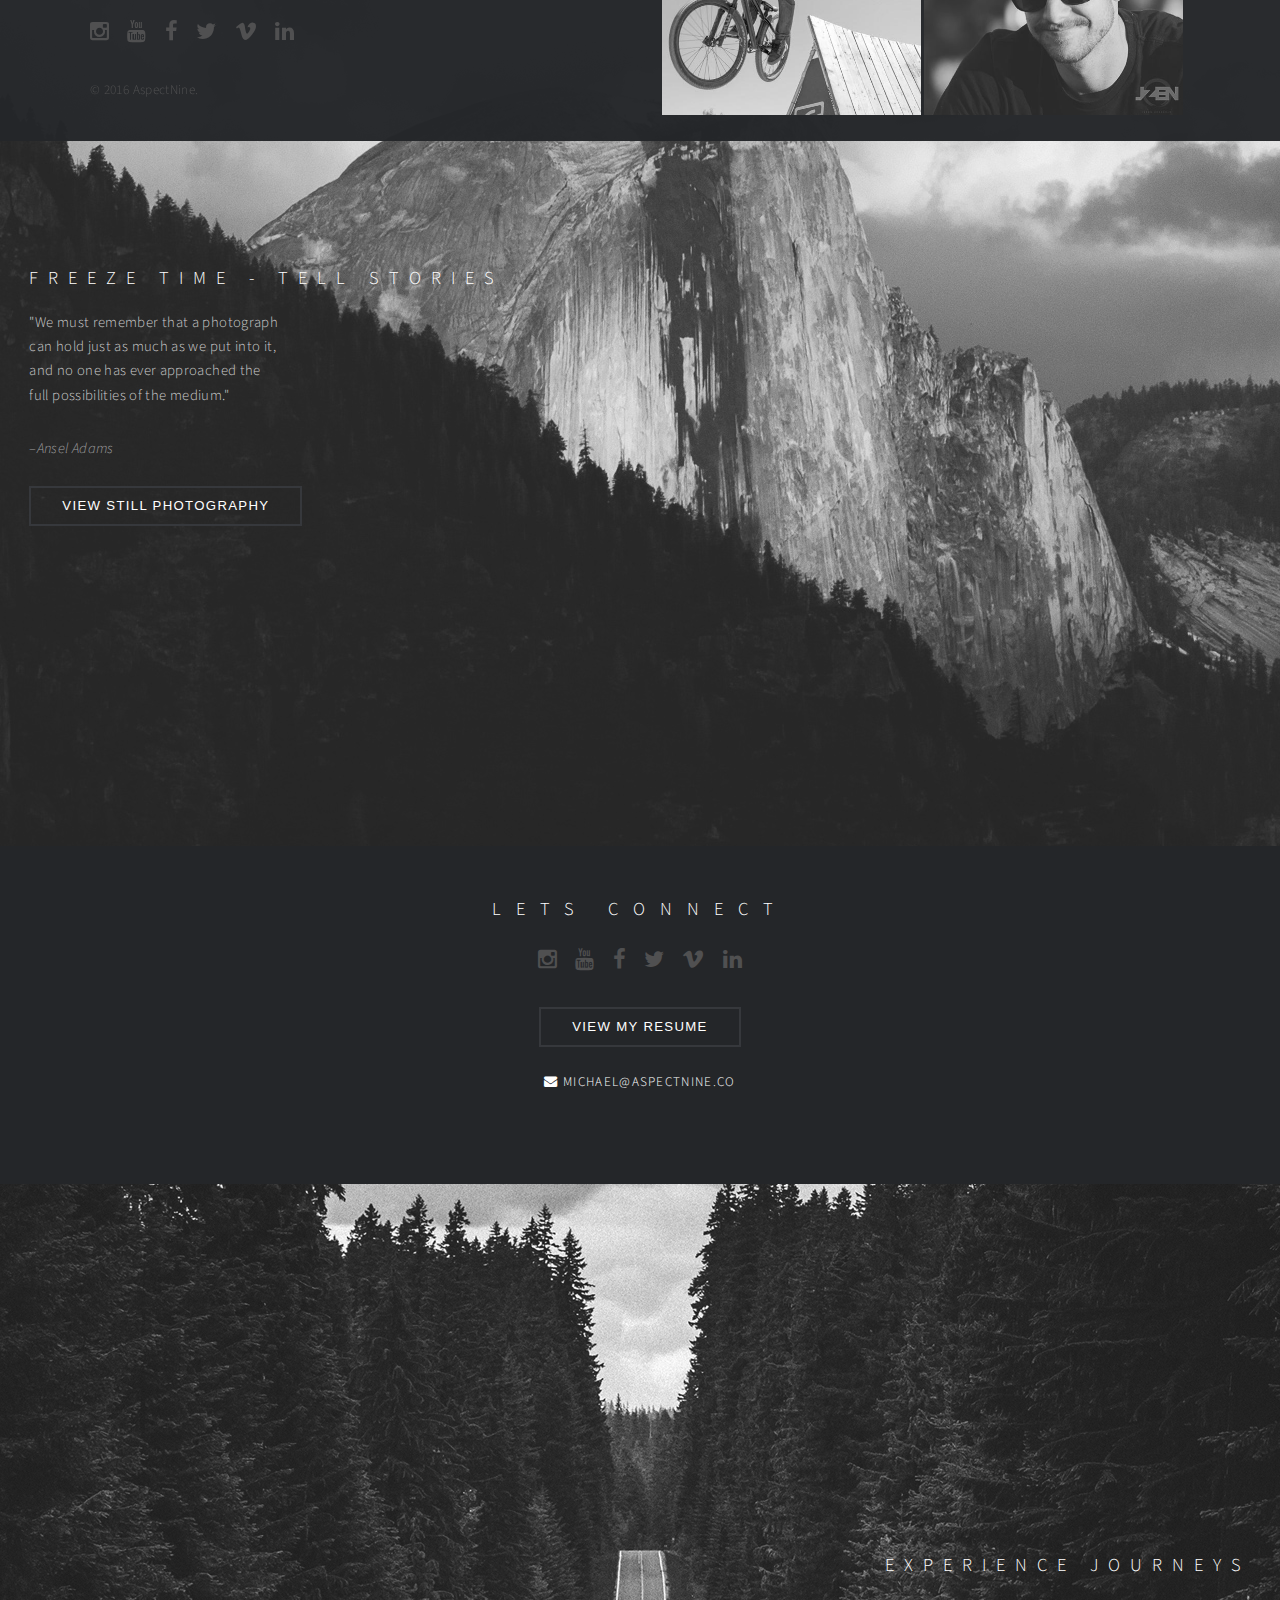
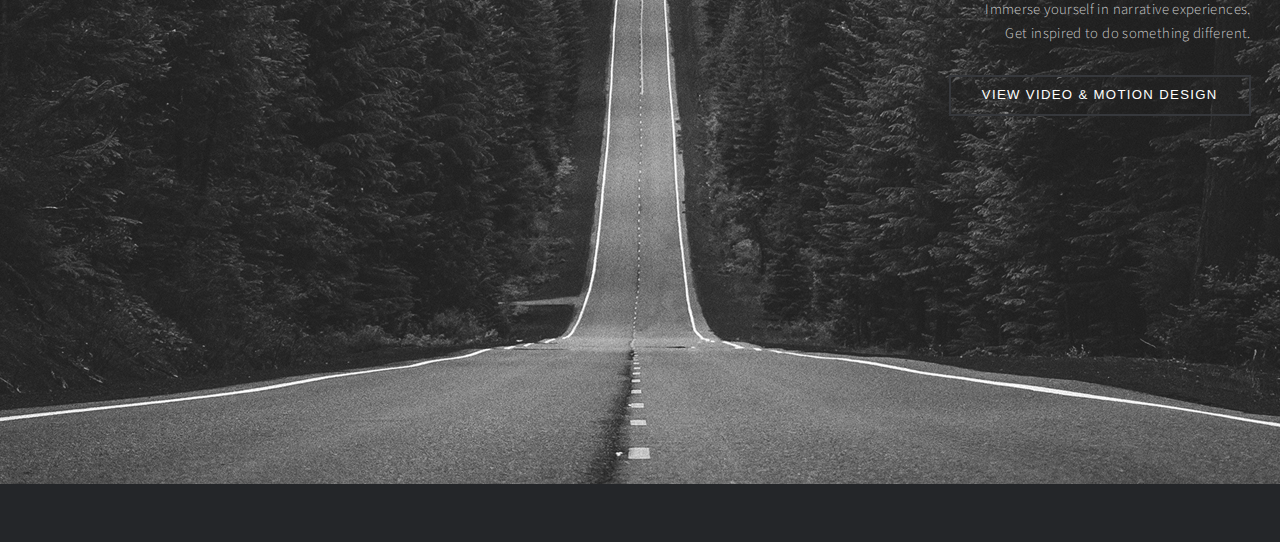
==== commit 27de3f0b: "Add Landing Page" ====
--- a/index.html
+++ b/index.html
@@ -23,7 +23,7 @@
     <div id="wrapper">
         <!-- Header -->
         <header class="desktopMenu" id="header">
-            <h1><a href="index.html"><strong>Michael Eldridge</strong> Digital Designer</a></h1>
+            <img src="/images/home/AspectNine_Logo_01.png" width="50px;" style="padding-top: 10px;">
             <nav>
                 <ul>
                     <li><a href="index.html" class="active">Home</a></li>
@@ -57,11 +57,13 @@
                 <div class="home-message">
                     <h2>Let's tell inspiring stories</h2>
                     <h1>Together</h1> </div>
+                <a href="#home_02">
                 <svg class="arrows">
                     <path class="a1" d="M0 0 L30 32 L60 0"></path>
                     <path class="a2" d="M0 20 L30 52 L60 20"></path>
                     <path class="a3" d="M0 40 L30 72 L60 40"></path>
                 </svg>
+                </a>
             </center>
         </div>
         <!-- HOME_02 -->
@@ -71,19 +73,19 @@
             <div class="flex-container services">
                 <div class="flex-item"> <img src="images/home/icon-social.png" width="200px">
                     <h4>Social</h4>
-                    <p> Facebook, Instagram, Twitter, Snapchat and More. Social media engagment is driven by photo and video content. Connect with your customers and get your name out there with posts people will enjoy looking at. </p>
+                    <p> Facebook, Instagram, Twitter, Snapchat and More. Social media engagement is driven by photo and video content. Connect with your customers and get your name out there with posts people will enjoy looking at.</p>
                 </div>
                 <div class="flex-item"> <img src="images/home/icon-ident.png" width="200px">
                     <h4>Identity</h4>
-                    <p>Starting fresh or just need a refresh, consistant brand assets are essential in your business toolkit. Let's get your brand on track to communicate the values it stands for.</p>
+                    <p>Starting fresh or just need a refresh, consistent brand assets are essential in your business toolkit. Let's get your brand on track to communicate the values it stands for.</p>
                 </div>
                 <div class="flex-item"> <img src="images/home/icon-graphic.png" width="200px">
                     <h4>Graphic Design</h4>
-                    <p>General graphic design services ranging from flyers, posters, sports jerseys, web banners, and more. Get in touch today for more informaiton.</p>
+                    <p>General graphic design services ranging from flyers, posters, sports jerseys, web banners, and more. Get in touch today for more information.</p>
                 </div>
                 <div class="flex-item"> <img src="images/home/icon-narrative.png" width="200px">
                     <h4>Narrative</h4>
-                    <p>Photo + Video + Motion Graphics.<br>All key componets to telling stories on screen. Wheather it's short or long, simple or comples, let's make something inspiring. </p>
+                    <p>Photo + Video + Motion Graphics.<br>All key components to telling stories on screen. Whether it's short or long, simple or complex, let's make something inspiring.</p>
                 </div>
             </div>
         </div>
@@ -92,7 +94,7 @@
         <div class="flex-container-left">
             <div class="flex-item-left">
                 <h2>Freeze time - Tell stories</h2>
-                <p>We must remember that a photograph can hold just as much as we put into it, and no one has ever approached the full possibilities of the medium.</p>
+                <p>"We must remember that a photograph can hold just as much as we put into it, and no one has ever approached the full possibilities of the medium."</p>
                 <i>–Ansel Adams</i>
 <br><br>
                <button onclick="visitPageStills();">View Still Photography</button>
@@ -125,7 +127,7 @@
         <div id="home_05">
         <div class="flex-container-right">
             <div class="flex-item-right">
-                <h2>Experience Journies</h2>
+                <h2>Experience Journeys</h2>
                 <p>Immerse yourself in narrative experiences.<br> Get inspired to do something different.</p>
                  <button onclick="visitPageMotion();">View Video & Motion Design</button>
 
@@ -203,4 +205,19 @@
     </script>
 </body>
 
+
+    <script>
+
+        $('#home_01 a').on('click', function(e) {
+  e.preventDefault();
+  $link = $(this).attr('href');
+
+  $('html, body').animate({
+    scrollTop: $($link).offset().top - 10
+  }, 800 );
+});
+
+    </script>
+
+
 </html>
--- a/assets/css/styles.css
+++ b/assets/css/styles.css
@@ -31,7 +31,7 @@
     display: none;
 }
 
-@media screen and (max-width: 587px) {
+@media screen and (max-width: 736px) {
     .desktopMenu {
         display: none;
     }
@@ -42,6 +42,7 @@
         height: 100%;
         z-index: 99999;
     }
+
 }
 
 .mobile-menu {
@@ -184,7 +185,7 @@
 
 /*Responsive Styles*/
 
-@media screen and (max-width: 800px) {
+@media screen and (max-width: 736px) {
     .mobile-menu .lines {
         border-bottom: 15px double #f8f8f8;
         border-top: 5px solid #f8f8f8;
@@ -287,6 +288,7 @@
 .flex-item {
     flex: 1;
     text-align: center;
+    padding: 20px;
 }
 
 .flex-container-left {
@@ -307,6 +309,12 @@
     height: 100%;
 }
 
+@media screen and (max-width: 1125px) {
+    .flex-container-left {
+     align-items: flex-end;
+    padding-bottom: 50px;
+    }
+}
 
 .home-header h2{
     letter-spacing: 15px;
